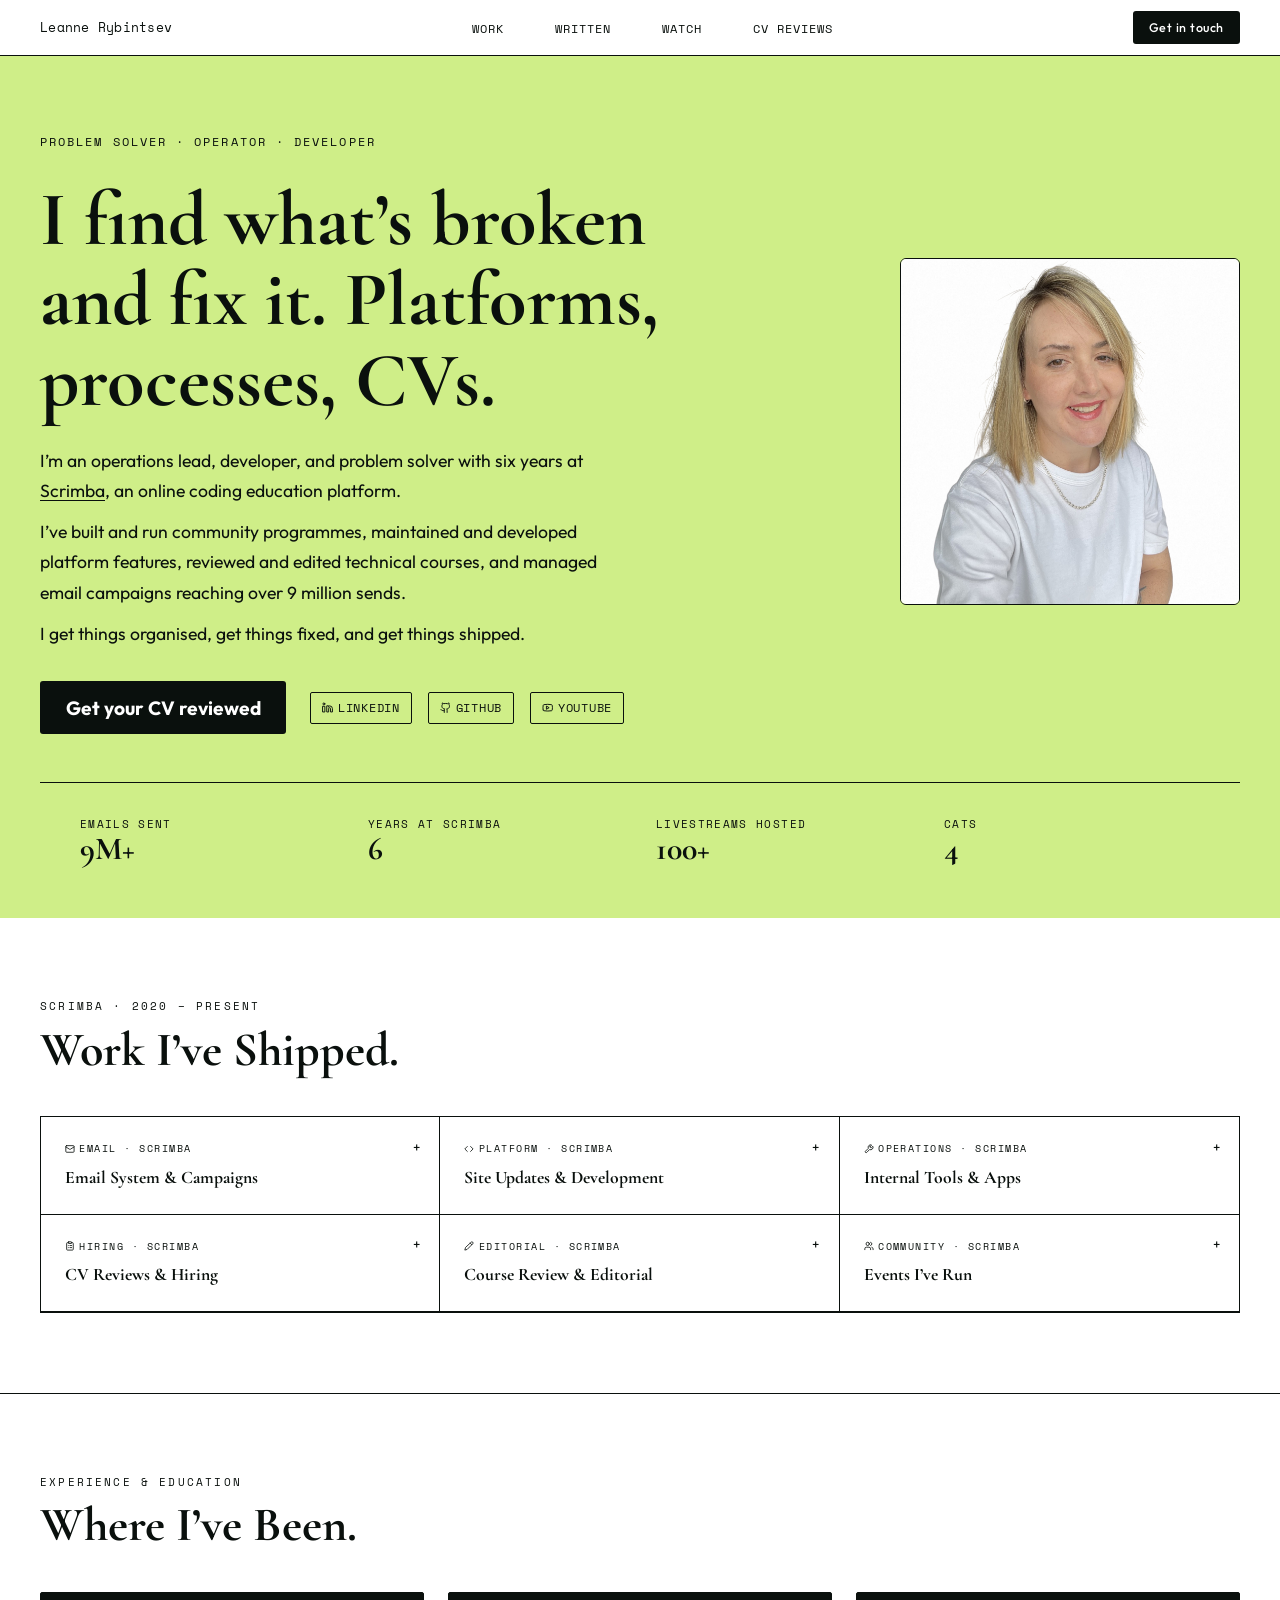
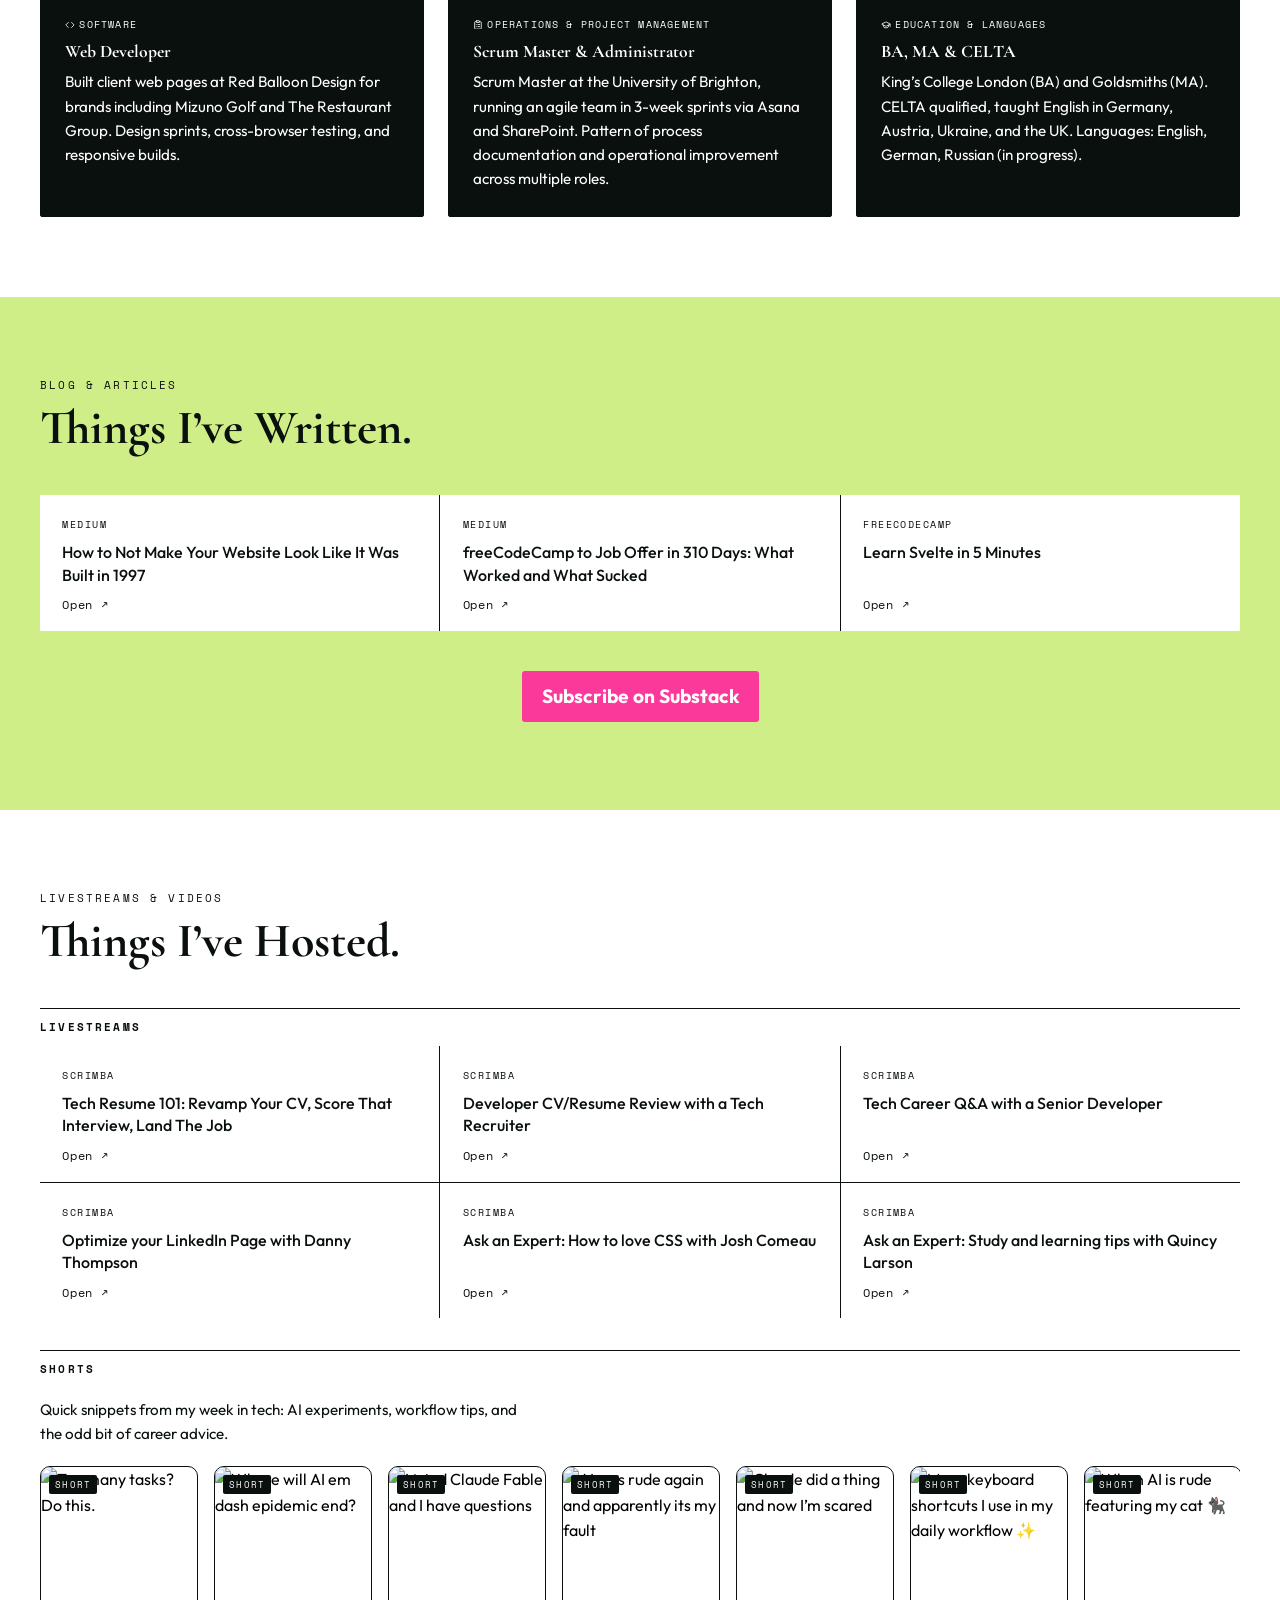
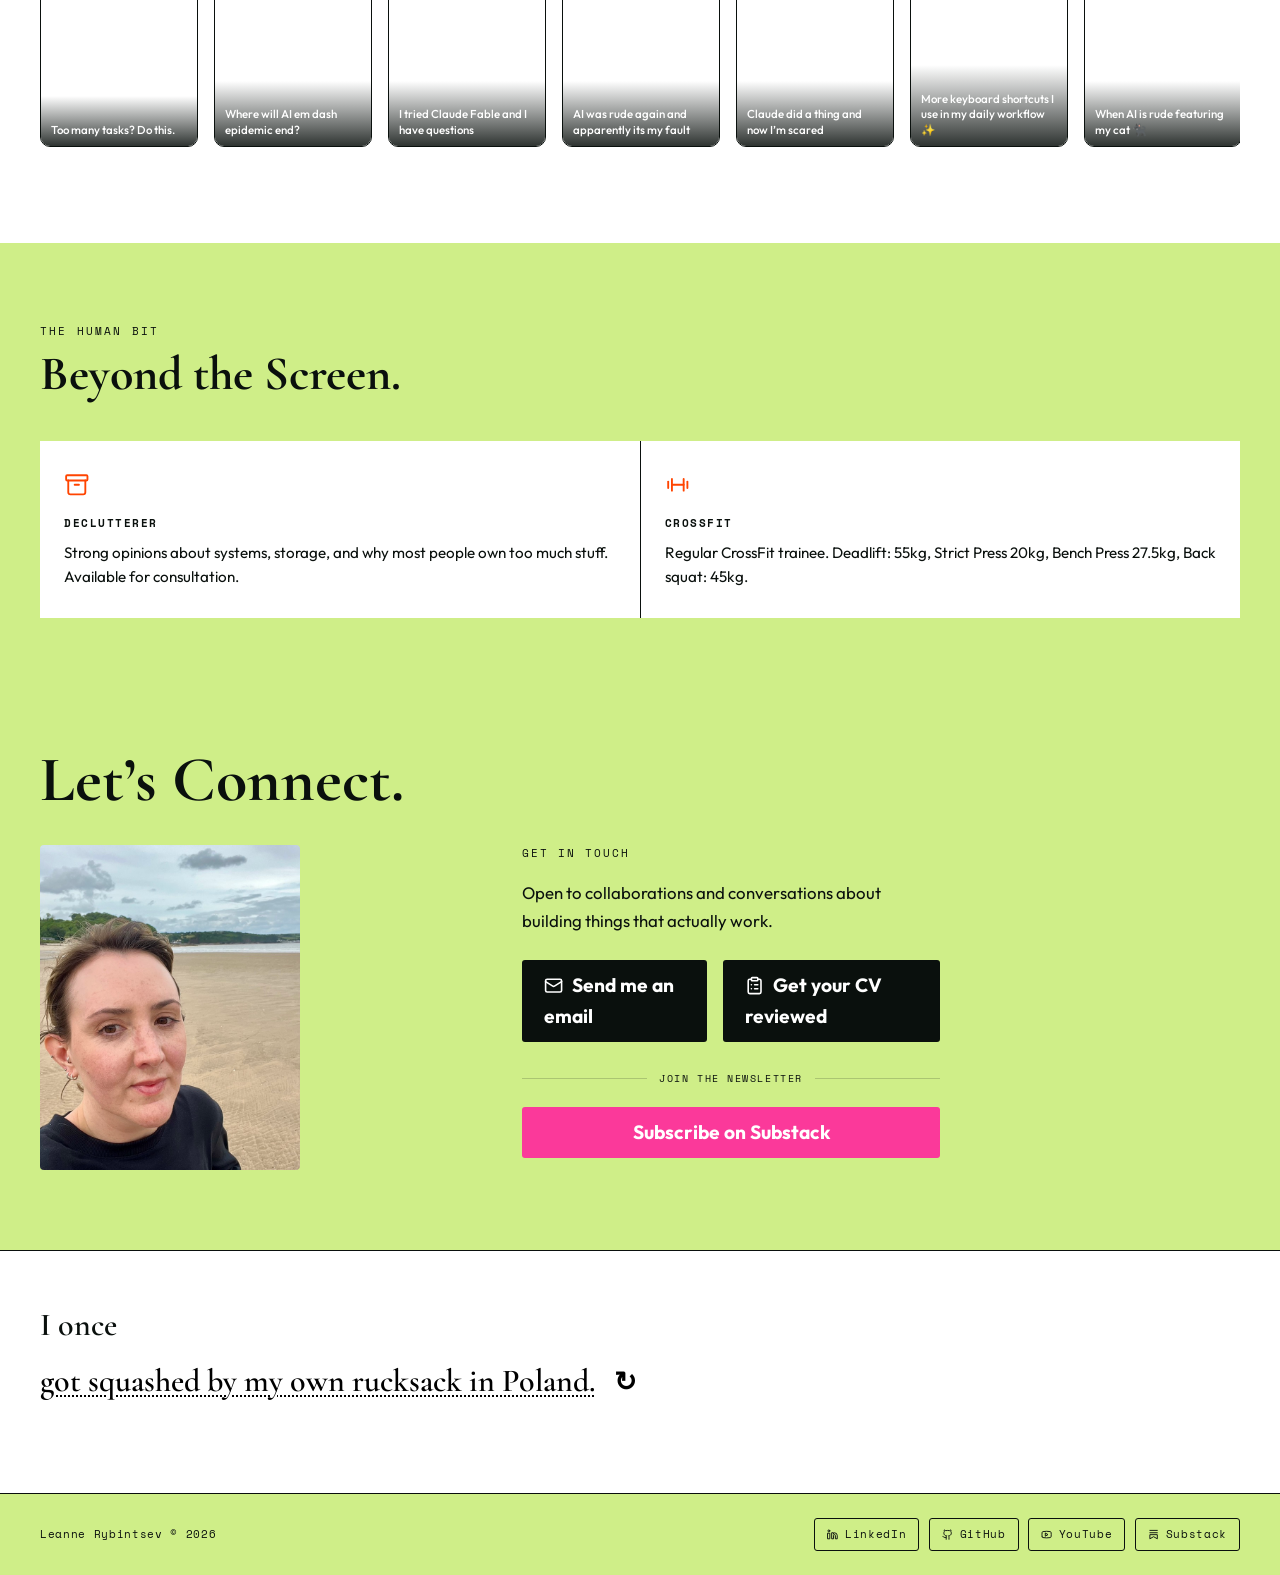
==== index.html @ 413da9d8 "update index.html and styles.css" ====
<!DOCTYPE html>
<html lang="en">
<head>
  <meta charset="UTF-8" />
  <meta name="viewport" content="width=device-width, initial-scale=1.0" />
  <title>Leanne Rybintsev</title>
  <meta name="description" content="Leanne Rybintsev — Operations Lead, Developer, Problem Solver. Six years at Scrimba. Building systems and solving problems with code and common sense." />
  <meta property="og:title" content="Leanne Rybintsev" />
  <meta property="og:description" content="Operations Lead, Developer, Problem Solver. Building systems and solving problems with code and common sense." />
  <meta property="og:type" content="website" />
  <meta name="twitter:card" content="summary" />
  <meta name="twitter:title" content="Leanne Rybintsev" />
  <meta name="twitter:description" content="Operations Lead, Developer, Problem Solver. Building systems and solving problems with code and common sense." />

  <link rel="icon" type="image/svg+xml" href="favicon.svg" />
  <link rel="preconnect" href="https://fonts.googleapis.com" />
  <link rel="preconnect" href="https://fonts.gstatic.com" crossorigin />
  <link href="https://fonts.googleapis.com/css2?family=Cormorant+Garamond:ital,wght@0,600;0,700;1,600;1,700&family=Outfit:wght@400;500&family=Space+Mono:wght@400;700&display=swap" rel="stylesheet" />
  <link rel="stylesheet" href="styles.css" />
</head>
<body>

  <svg xmlns="http://www.w3.org/2000/svg" style="display:none" aria-hidden="true">
    <symbol id="i-book-open" viewBox="0 0 24 24"><path d="M2 3h6a4 4 0 0 1 4 4v14a3 3 0 0 0-3-3H2z"/><path d="M22 3h-6a4 4 0 0 0-4 4v14a3 3 0 0 1 3-3h7z"/></symbol>
    <symbol id="i-archive" viewBox="0 0 24 24"><rect x="2" y="3" width="20" height="5" rx="1"/><path d="M4 8v11a2 2 0 0 0 2 2h12a2 2 0 0 0 2-2V8"/><path d="M10 12h4"/></symbol>
    <symbol id="i-barbell" viewBox="0 0 24 24"><path d="M6.5 6.5v11"/><path d="M17.5 6.5v11"/><path d="M3 9v6"/><path d="M21 9v6"/><path d="M6.5 12h11"/></symbol>
    <symbol id="i-cat" viewBox="0 0 24 24"><path d="M12 5c.67 0 1.35.09 2 .26 1.78-2 5.03-2.84 6.42-2.26 1.4.58-.42 7-.42 7 .57 1.07 1 2.24 1 3.44C21 17.9 16.97 21 12 21s-9-3.1-9-7.56c0-1.2.43-2.37 1-3.44 0 0-1.82-6.42-.42-7 1.39-.58 4.64.26 6.42 2.26A9.3 9.3 0 0 1 12 5Z"/><path d="M8 14v.5"/><path d="M16 14v.5"/><path d="M11.25 16.25h1.5L12 17l-.75-.75Z"/></symbol>
    <symbol id="i-linkedin" viewBox="0 0 24 24"><path d="M16 8a6 6 0 0 1 6 6v7h-4v-7a2 2 0 0 0-2-2 2 2 0 0 0-2 2v7h-4V8h4v2.5"/><rect width="4" height="12" x="2" y="9"/><circle cx="4" cy="4" r="2"/></symbol>
    <symbol id="i-github" viewBox="0 0 24 24"><path d="M15 22v-4a4.8 4.8 0 0 0-1-3.5c3 0 6-2 6-5.5.08-1.25-.27-2.48-1-3.5.28-1.15.28-2.35 0-3.5 0 0-1 0-3 1.5-2.64-.5-5.36-.5-8 0C6 2 5 2 5 2c-.3 1.15-.3 2.35 0 3.5A5.403 5.403 0 0 0 4 9c0 3.5 3 5.5 6 5.5-.39.49-.68 1.05-.85 1.65-.17.6-.22 1.23-.15 1.85v4"/><path d="M9 18c-4.51 2-5-2-7-2"/></symbol>
    <symbol id="i-youtube" viewBox="0 0 24 24"><path d="M2.5 17a24.12 24.12 0 0 1 0-10 2 2 0 0 1 1.4-1.4 49.56 49.56 0 0 1 16.2 0A2 2 0 0 1 21.5 7a24.12 24.12 0 0 1 0 10 2 2 0 0 1-1.4 1.4 49.55 49.55 0 0 1-16.2 0A2 2 0 0 1 2.5 17"/><path d="m10 15 5-3-5-3z"/></symbol>
    <symbol id="i-substack" viewBox="0 0 24 24"><path d="M4 3h16"/><path d="M4 8h16"/><path d="M4 13v8l8-4.5 8 4.5v-8z"/></symbol>
    <symbol id="i-mail" viewBox="0 0 24 24"><rect width="20" height="16" x="2" y="4" rx="2"/><path d="m22 7-8.97 5.7a1.94 1.94 0 0 1-2.06 0L2 7"/></symbol>
    <symbol id="i-code" viewBox="0 0 24 24"><polyline points="16 18 22 12 16 6"/><polyline points="8 6 2 12 8 18"/></symbol>
    <symbol id="i-wrench" viewBox="0 0 24 24"><path d="M14.7 6.3a1 1 0 0 0 0 1.4l1.6 1.6a1 1 0 0 0 1.4 0l3.77-3.77a6 6 0 0 1-7.94 7.94l-6.91 6.91a2.12 2.12 0 0 1-3-3l6.91-6.91a6 6 0 0 1 7.94-7.94l-3.76 3.76z"/></symbol>
    <symbol id="i-lifebuoy" viewBox="0 0 24 24"><circle cx="12" cy="12" r="10"/><circle cx="12" cy="12" r="4"/><line x1="4.93" y1="4.93" x2="9.17" y2="9.17"/><line x1="14.83" y1="14.83" x2="19.07" y2="19.07"/><line x1="14.83" y1="9.17" x2="19.07" y2="4.93"/><line x1="4.93" y1="19.07" x2="9.17" y2="14.83"/></symbol>
    <symbol id="i-pencil" viewBox="0 0 24 24"><path d="M17 3a2.85 2.83 0 1 1 4 4L7.5 20.5 2 22l1.5-5.5Z"/><path d="m15 5 4 4"/></symbol>
    <symbol id="i-users" viewBox="0 0 24 24"><path d="M16 21v-2a4 4 0 0 0-4-4H6a4 4 0 0 0-4 4v2"/><circle cx="9" cy="7" r="4"/><path d="M22 21v-2a4 4 0 0 0-3-3.87"/><path d="M16 3.13a4 4 0 0 1 0 7.75"/></symbol>
    <symbol id="i-grad-cap" viewBox="0 0 24 24"><path d="M21.42 10.92a1 1 0 0 0-.02-1.84L12.83 5.18a2 2 0 0 0-1.66 0L2.6 9.08a1 1 0 0 0 0 1.83l8.57 3.91a2 2 0 0 0 1.66 0z"/><path d="M22 10v6"/><path d="M6 12.5V16a6 3 0 0 0 12 0v-3.5"/></symbol>
    <symbol id="i-clipboard" viewBox="0 0 24 24"><rect width="8" height="4" x="8" y="2" rx="1" ry="1"/><path d="M16 4h2a2 2 0 0 1 2 2v14a2 2 0 0 1-2 2H6a2 2 0 0 1-2-2V6a2 2 0 0 1 2-2h2"/><path d="M12 11h4"/><path d="M12 16h4"/><path d="M8 11h.01"/><path d="M8 16h.01"/></symbol>
  </svg>

  <nav class="site-nav" aria-label="Primary">
    <a href="#hero" class="nav-name">Leanne Rybintsev</a>
    <ul class="nav-links">
      <li><a href="#section-work">Work</a></li>
      <li><a href="#section-written">Written</a></li>
      <li><a href="#section-watchread">Watch</a></li>
      <li><a href="cv-reviews.html">CV Reviews</a></li>
    </ul>
    <a href="#connect" class="nav-cta">Get in touch</a>
  </nav>

  <main>
    <section id="hero" aria-labelledby="hero-headline">
      <div class="hero-inner">
        <div class="hero-copy">
        <div class="hero-avatar-row">
          <span class="hero-role">Problem Solver &middot; Operator &middot; Developer</span>
        </div>
        <h1 class="hero-headline" id="hero-headline">
          I find what&rsquo;s broken<br />and fix it. Platforms,<br />processes, <em>CVs.</em>
        </h1>
        <p class="hero-bio">I&rsquo;m an operations lead, developer, and problem solver with six years at <a href="https://scrimba.com" target="_blank" rel="noopener noreferrer">Scrimba</a>, an online coding education platform.</p>
        <p class="hero-bio">I&rsquo;ve built and run community programmes, maintained and developed platform features, reviewed and edited technical courses, and managed email campaigns reaching over 9 million sends.</p>
        <p class="hero-bio">I get things organised, get things fixed, and get things shipped.</p>
        <div class="hero-actions">
          <a href="cv-reviews.html" class="btn-primary">Get your CV reviewed</a>
          <div class="social-links">
            <a href="https://www.linkedin.com/in/leannerybintsev/" target="_blank" rel="noopener noreferrer"><svg class="icon" aria-hidden="true"><use href="#i-linkedin"/></svg>LinkedIn</a>
            <a href="https://github.com/lkrryba/lkrryba" target="_blank" rel="noopener noreferrer"><svg class="icon" aria-hidden="true"><use href="#i-github"/></svg>GitHub</a>
            <a href="https://www.youtube.com/@CodewithLeanne" target="_blank" rel="noopener noreferrer"><svg class="icon" aria-hidden="true"><use href="#i-youtube"/></svg>YouTube</a>
          </div>
        </div>
        </div>
        <img src="images/lr-white-bg.jpg" alt="Leanne Rybintsev" class="hero-photo-large" width="560" height="572" />
      </div>
      <dl class="stats-bar" aria-label="Key stats">
        <div class="stat">
          <dt class="stat-label">Emails sent</dt>
          <dd class="stat-number" aria-label="Over 9 million">9M+</dd>
        </div>
        <div class="stat">
          <dt class="stat-label">Years at Scrimba</dt>
          <dd class="stat-number">6</dd>
        </div>
        <div class="stat">
          <dt class="stat-label">Livestreams hosted</dt>
          <dd class="stat-number">100+</dd>
        </div>
        <div class="stat">
          <dt class="stat-label">Cats</dt>
          <dd class="stat-number">4</dd>
        </div>
      </dl>
    </section>

    <section id="section-work" aria-labelledby="work-heading">
      <div class="section-tag">Scrimba &middot; 2020 &ndash; Present</div>
      <h2 class="section-heading" id="work-heading">Work I&rsquo;ve <em>Shipped.</em></h2>
      <div class="work-grid">

        <button type="button" class="work-card" aria-expanded="false">
          <div class="work-card-tag"><svg class="icon tag-icon" aria-hidden="true"><use href="#i-mail"/></svg>Email &middot; Scrimba</div>
          <div class="work-card-title">Email System &amp; Campaigns</div>
          <span class="work-card-arrow" aria-hidden="true">+</span>
          <div class="work-card-detail"><div>Full ownership of Scrimba's email system and content. Over 9 million sends to a list of 250,000. Built campaigns, sequences, and the infrastructure behind them.</div></div>
        </button>

        <button type="button" class="work-card" aria-expanded="false">
          <div class="work-card-tag"><svg class="icon tag-icon" aria-hidden="true"><use href="#i-code"/></svg>Platform &middot; Scrimba</div>
          <div class="work-card-title">Site Updates &amp; Development</div>
          <span class="work-card-arrow" aria-hidden="true">+</span>
          <div class="work-card-detail"><div>Contributes to development and maintenance of the Scrimba platform. Building and shipping features, fixes, and improvements in Imba.</div></div>
        </button>

        <button type="button" class="work-card" aria-expanded="false">
          <div class="work-card-tag"><svg class="icon tag-icon" aria-hidden="true"><use href="#i-wrench"/></svg>Operations &middot; Scrimba</div>
          <div class="work-card-title">Internal Tools &amp; Apps</div>
          <span class="work-card-arrow" aria-hidden="true">+</span>
          <div class="work-card-detail"><div>Built internal tooling to support operations across the company. Identifying the gap, designing the solution, shipping it.</div></div>
        </button>

        <button type="button" class="work-card" aria-expanded="false">
          <div class="work-card-tag"><svg class="icon tag-icon" aria-hidden="true"><use href="#i-clipboard"/></svg>Hiring &middot; Scrimba</div>
          <div class="work-card-title">CV Reviews &amp; Hiring</div>
          <span class="work-card-arrow" aria-hidden="true">+</span>
          <div class="work-card-detail"><div>Hundreds of CVs reviewed, in hiring and in professional live streams. Both sides of the interview table. Now a service: personal, written reviews tailored to the region you&rsquo;re applying in.</div></div>
        </button>

        <button type="button" class="work-card" aria-expanded="false">
          <div class="work-card-tag"><svg class="icon tag-icon" aria-hidden="true"><use href="#i-pencil"/></svg>Editorial &middot; Scrimba</div>
          <div class="work-card-title">Course Review &amp; Editorial</div>
          <span class="work-card-arrow" aria-hidden="true">+</span>
          <div class="work-card-detail"><div>Reviewed and edited courses across the Scrimba catalogue. Technical accuracy, clarity, and learner experience all checked before release.</div></div>
        </button>

        <button type="button" class="work-card" aria-expanded="false">
          <div class="work-card-tag"><svg class="icon tag-icon" aria-hidden="true"><use href="#i-users"/></svg>Community &middot; Scrimba</div>
          <div class="work-card-title">Events I&rsquo;ve Run</div>
          <span class="work-card-arrow" aria-hidden="true">+</span>
          <div class="work-card-detail"><div><strong>JavaScriptmas</strong> &mdash; Annual festive coding challenge series running throughout December, with daily challenges and a live grand finale stream. Run across multiple years for tens of thousands of Scrimba learners.<br /><br /><strong>Weekly Web Dev Challenge</strong> &mdash; Recurring community challenge series giving Scrimba learners a weekly prompt to build, share, and get feedback. Ran consistently to keep the community active between courses.<br /><br /><strong>Scrimba Challenge Weeks</strong> &mdash; Intensive challenge weeks pushing community members to build and ship in a structured, time-boxed format. Designed from scratch and run end to end.</div></div>
        </button>

      </div>
    </section>

    <section id="background" aria-labelledby="background-heading">
      <div class="section-tag">Experience &amp; Education</div>
      <h2 class="section-heading" id="background-heading">Where I&rsquo;ve <em>Been.</em></h2>
      <div class="bg-grid">
        <article class="bg-card">
          <div class="bg-card-tag"><svg class="icon tag-icon" aria-hidden="true"><use href="#i-code"/></svg>Software</div>
          <h3 class="bg-card-title">Web Developer</h3>
          <p class="bg-card-desc">Built client web pages at Red Balloon Design for brands including Mizuno Golf and The Restaurant Group. Design sprints, cross-browser testing, and responsive builds.</p>
        </article>
        <article class="bg-card">
          <div class="bg-card-tag"><svg class="icon tag-icon" aria-hidden="true"><use href="#i-clipboard"/></svg>Operations &amp; Project Management</div>
          <h3 class="bg-card-title">Scrum Master &amp; Administrator</h3>
          <p class="bg-card-desc">Scrum Master at the University of Brighton, running an agile team in 3-week sprints via Asana and SharePoint. Pattern of process documentation and operational improvement across multiple roles.</p>
        </article>
        <article class="bg-card">
          <div class="bg-card-tag"><svg class="icon tag-icon" aria-hidden="true"><use href="#i-grad-cap"/></svg>Education &amp; Languages</div>
          <h3 class="bg-card-title">BA, MA &amp; CELTA</h3>
          <p class="bg-card-desc">King&rsquo;s College London (BA) and Goldsmiths (MA). CELTA qualified, taught English in Germany, Austria, Ukraine, and the UK. Languages: English, German, Russian (in progress).</p>
        </article>
      </div>
    </section>

    <section id="section-written" aria-labelledby="written-heading">
      <div class="section-tag">Blog &amp; Articles</div>
      <h2 class="section-heading" id="written-heading">Things I&rsquo;ve <em>Written.</em></h2>
      <div class="wr-grid">
        <!-- WRITTEN:START — auto-generated by build-written.js. Run `node build-written.js` after adding a post. Do not edit by hand. -->
        <article class="wr-card">
          <div class="wr-card-type">Medium</div>
          <div class="wr-card-title">How to Not Make Your Website Look Like It Was Built in 1997</div>
          <a href="https://medium.com/datadriveninvestor/seven-ui-design-fundamentals-to-make-your-website-look-like-it-was-built-in-2020-and-not-1997-971b26d52e1" target="_blank" rel="noopener noreferrer" class="wr-card-link">Open ↗</a>
        </article>
        <article class="wr-card">
          <div class="wr-card-type">Medium</div>
          <div class="wr-card-title">freeCodeCamp to Job Offer in 310 Days: What Worked and What Sucked</div>
          <a href="https://medium.com/datadriveninvestor/freecodecamp-to-job-offer-in-310-days-what-worked-and-what-sucked-6878f287ed3d" target="_blank" rel="noopener noreferrer" class="wr-card-link">Open ↗</a>
        </article>
        <article class="wr-card">
          <div class="wr-card-type">freeCodeCamp</div>
          <div class="wr-card-title">Learn Svelte in 5 Minutes</div>
          <a href="https://www.freecodecamp.org/news/learn-svelte-in-5-minutes/" target="_blank" rel="noopener noreferrer" class="wr-card-link">Open ↗</a>
        </article>
        <!-- WRITTEN:END -->
      </div>
      <div class="wr-carousel-controls" hidden>
        <button class="wr-carousel-arrow wr-carousel-prev" type="button" aria-label="Previous posts">&larr;</button>
        <div class="wr-dots" role="tablist" aria-label="Post pages"></div>
        <button class="wr-carousel-arrow wr-carousel-next" type="button" aria-label="More posts">&rarr;</button>
      </div>
      <div class="written-subscribe">
        <a href="https://leanne14.substack.com/" target="_blank" rel="noopener noreferrer" class="newsletter-submit newsletter-substack-link">Subscribe on Substack</a>
      </div>
    </section>

    <section id="section-watchread" aria-labelledby="hosted-heading">
      <div class="section-tag">Livestreams &amp; Videos</div>
      <h2 class="section-heading" id="hosted-heading">Things I&rsquo;ve <em>Hosted.</em></h2>

      <h3 class="wr-subsection-label wr-subsection-label--orange">Livestreams</h3>
      <div class="wr-grid">
        <article class="wr-card">
          <div class="wr-card-type">Scrimba</div>
          <div class="wr-card-title">Tech Resume 101: Revamp Your CV, Score That Interview, Land The Job</div>
          <a href="https://www.youtube.com/watch?v=6GlOB9urlCo" target="_blank" rel="noopener noreferrer" class="wr-card-link">Open ↗</a>
        </article>
        <article class="wr-card">
          <div class="wr-card-type">Scrimba</div>
          <div class="wr-card-title">Developer CV/Resume Review with a Tech Recruiter</div>
          <a href="https://www.youtube.com/watch?v=-F67VnFaadA" target="_blank" rel="noopener noreferrer" class="wr-card-link">Open ↗</a>
        </article>
        <article class="wr-card">
          <div class="wr-card-type">Scrimba</div>
          <div class="wr-card-title">Tech Career Q&amp;A with a Senior Developer</div>
          <a href="https://www.youtube.com/watch?v=PbAWlevG54Q" target="_blank" rel="noopener noreferrer" class="wr-card-link">Open ↗</a>
        </article>
        <article class="wr-card">
          <div class="wr-card-type">Scrimba</div>
          <div class="wr-card-title">Optimize your LinkedIn Page with Danny Thompson</div>
          <a href="https://www.youtube.com/watch?v=YuL_JoDeBDM" target="_blank" rel="noopener noreferrer" class="wr-card-link">Open ↗</a>
        </article>
        <article class="wr-card">
          <div class="wr-card-type">Scrimba</div>
          <div class="wr-card-title">Ask an Expert: How to love CSS with Josh Comeau</div>
          <a href="https://www.youtube.com/watch?v=FUxMgk_CTYI" target="_blank" rel="noopener noreferrer" class="wr-card-link">Open ↗</a>
        </article>
        <article class="wr-card">
          <div class="wr-card-type">Scrimba</div>
          <div class="wr-card-title">Ask an Expert: Study and learning tips with Quincy Larson</div>
          <a href="https://www.youtube.com/watch?v=ysA2D-EP6yU" target="_blank" rel="noopener noreferrer" class="wr-card-link">Open ↗</a>
        </article>
      </div>

      <h3 class="wr-subsection-label wr-subsection-label--pink" id="shorts-label" hidden>Shorts</h3>
      <p class="shorts-blurb" id="shorts-blurb" hidden>Quick snippets from my week in tech: AI experiments, workflow tips, and the odd bit of career advice.</p>
      <div class="shorts-shelf" id="shorts-shelf" hidden aria-label="YouTube Shorts"></div>
    </section>

    <section id="beyond" aria-labelledby="beyond-heading">
      <div class="section-tag">The human bit</div>
      <h2 class="section-heading" id="beyond-heading">Beyond the <em>Screen.</em></h2>
      <div class="beyond-grid">
        <article class="beyond-item">
          <div class="beyond-icon beyond-icon--pink" aria-hidden="true"><svg class="icon"><use href="#i-archive"/></svg></div>
          <h3 class="beyond-label beyond-label--pink">Declutterer</h3>
          <p class="beyond-text">Strong opinions about systems, storage, and why most people own too much stuff. Available for consultation.</p>
        </article>
        <article class="beyond-item">
          <div class="beyond-icon beyond-icon--pink" aria-hidden="true"><svg class="icon"><use href="#i-barbell"/></svg></div>
          <h3 class="beyond-label beyond-label--pink">CrossFit</h3>
          <p class="beyond-text">Regular CrossFit trainee. Deadlift: 55kg, Strict Press 20kg, Bench Press 27.5kg, Back squat: 45kg.</p>
        </article>
      </div>
    </section>

    <section id="connect" aria-labelledby="connect-heading">
      <div class="connect-inner">
        <div class="connect-left">
          <h2 class="connect-heading" id="connect-heading">Let&rsquo;s <em>Connect.</em></h2>
          <img src="images/lr-seaside.JPG" alt="Leanne by the seaside" class="connect-photo" />
        </div>
        <div class="connect-right">
          <div class="connect-tag">Get in touch</div>
          <p class="connect-text">Open to collaborations and conversations about building things that actually work.</p>
          <div class="connect-actions">
            <a href="mailto:hello@lrybintsev.com" class="btn-email"><svg class="icon" aria-hidden="true"><use href="#i-mail"/></svg>Send me an email</a>
            <a href="cv-reviews.html" class="btn-email"><svg class="icon" aria-hidden="true"><use href="#i-clipboard"/></svg>Get your CV reviewed</a>
            <!-- <a href="https://www.linkedin.com/in/leannerybintsev/" target="_blank" rel="noopener noreferrer" class="connect-social"><svg class="icon" aria-hidden="true"><use href="#i-linkedin"/></svg>LinkedIn</a> -->
            <div class="newsletter-divider">
              <span class="newsletter-divider-label">Join the newsletter</span>
            </div>
            <a href="https://leanne14.substack.com/" target="_blank" rel="noopener noreferrer" class="newsletter-submit newsletter-substack-link">Subscribe on Substack</a>
          </div>
        </div>
      </div>
    </section>

    <section id="easteregg" aria-label="An interactive trivia line — click to cycle">
      <p class="ionce-text">
        <span class="ionce-prefix">I once</span>
        <span class="ionce-highlight-wrap">
          <button type="button" id="ionce-button" class="ionce-button ionce-button--orange">
            <span class="ionce-label">got squashed by my own rucksack in Poland.</span>
          </button>
        </span>
      </p>
    </section>
  </main>

  <footer class="site-footer">
    <p>Leanne Rybintsev &copy; 2026</p>
    <nav class="footer-links" aria-label="Social links">
      <a href="https://www.linkedin.com/in/leannerybintsev/" target="_blank" rel="noopener noreferrer" class="footer-btn"><svg class="icon" aria-hidden="true"><use href="#i-linkedin"/></svg>LinkedIn</a>
      <a href="https://github.com/lkrryba/lkrryba" target="_blank" rel="noopener noreferrer" class="footer-btn"><svg class="icon" aria-hidden="true"><use href="#i-github"/></svg>GitHub</a>
      <a href="https://www.youtube.com/@CodewithLeanne" target="_blank" rel="noopener noreferrer" class="footer-btn"><svg class="icon" aria-hidden="true"><use href="#i-youtube"/></svg>YouTube</a>
      <a href="https://leanne14.substack.com/" target="_blank" rel="noopener noreferrer" class="footer-btn"><svg class="icon" aria-hidden="true"><use href="#i-substack"/></svg>Substack</a>
    </nav>
  </footer>

  <script src="main.js" defer></script>
</body>
</html>
---- styles.css ----
/* =========================================================================
   Shared styles for lrybintsev.com
   Used by: index.html and all blog post pages
   ========================================================================= */

*,
*::before,
*::after { box-sizing: border-box; margin: 0; padding: 0; }

:root {
  /* Acid pop palette — white base, black ink, orange/pink/lime. No neutrals, no beige. */
  --paper: #FFFFFF;
  --paper-dark: #CFEE88;          /* lime feature-section blocks */
  --paper-border: #0A100D;
  --paper-divider: #0A100D;
  --paper-divider-strong: #0A100D;

  --mauve: #CFEE88;               /* lime brand surface: nav, footer, feature blocks */
  --mauve-soft: #FFFFFF;          /* white surfaces */
  --mauve-hover: #FB399A;         /* interactive hover surface -> pink */
  --mauve-card: #FFFFFF;          /* cards: white w/ black border */
  --mauve-border: #0A100D;        /* black hairlines */
  --mauve-border-strong: #0A100D;

  --violet: #FF4400;             /* primary action -> orange */
  --violet-light: #FB399A;       /* action hover -> pink */
  --violet-deep: #0A100D;        /* small-text roles -> black (AA on white/lime) */
  --clay: #FB399A;              /* secondary accent -> pink */
  --clay-deep: #FB399A;         /* display italic accent words -> pink */

  --ink: #0A100D;
  --text: #0A100D;
  --text-soft: #0A100D;
  --text-muted: #0A100D;

  --font-display: "Cormorant Garamond", Georgia, serif;
  --font-body: "Outfit", system-ui, sans-serif;
  --font-mono: "Space Mono", ui-monospace, monospace;

  --nav-height: 56px;
}

html { scroll-behavior: smooth; }
body {
  font-family: var(--font-body);
  background: var(--paper);
  color: var(--text);
  font-size: 16px;
  line-height: 1.6;
}

a { color: inherit; }

/* ---------- NAV (shared) ---------- */
.site-nav {
  position: fixed;
  top: 0; left: 0; right: 0;
  z-index: 100;
  display: flex;
  align-items: center;
  justify-content: space-between;
  padding: 0 2.5rem;
  height: var(--nav-height);
  background: var(--paper);
  border-bottom: 1px solid var(--mauve-border);
}
.nav-name {
  font-family: var(--font-mono);
  font-size: 0.82rem;
  color: var(--ink);
  text-decoration: none;
  letter-spacing: 0.02em;
}
.nav-links {
  display: flex;
  gap: 2rem;
  list-style: none;
}
.nav-links a {
  font-size: 0.75rem;
  color: var(--violet-deep);
  text-decoration: none;
  letter-spacing: 0.08em;
  text-transform: uppercase;
  font-weight: 500;
  font-family: var(--font-mono);
  padding: 0.35rem 0.6rem;
  border-radius: 3px;
  transition: color 0.2s, background 0.2s;
}
.nav-links a:hover { color: #FFFFFF; background: #0A100D; }
.nav-cta {
  font-size: 0.78rem;
  font-weight: 500;
  color: #FFFFFF;
  background: #0A100D;
  padding: 0.42rem 1rem;
  border-radius: 3px;
  text-decoration: none;
  letter-spacing: 0.04em;
  transition: background 0.2s;
}
.nav-cta:hover { background: #0A100D; outline: 2px solid var(--violet); outline-offset: 2px; }

/* ---------- SECTION HEADINGS (shared) ---------- */
.section-tag {
  font-family: var(--font-mono);
  font-size: 0.68rem;
  letter-spacing: 0.2em;
  text-transform: uppercase;
  color: var(--violet-deep);
  margin-bottom: 0.5rem;
}
#beyond .section-tag,
#connect .section-tag { color: var(--violet-deep); }
.section-heading {
  font-family: var(--font-display);
  font-size: clamp(2rem, 4vw, 3rem);
  font-weight: 700;
  line-height: 1.1;
  margin-bottom: 2.5rem;
  color: var(--text);
}
.section-heading em { font-style: normal; color: var(--ink); }

/* ---------- FOCUS STATES (a11y) ---------- */
:where(a, button, [role="button"]):focus-visible {
  outline: 2px solid var(--ink);
  outline-offset: 3px;
  border-radius: 2px;
}

/* =========================================================================
   index.html
   ========================================================================= */

/* HERO */
#hero {
  min-height: 100vh;
  background: var(--mauve);
  display: flex;
  flex-direction: column;
  justify-content: center;
  padding: 8rem 2.5rem 3rem;
  position: relative;
  overflow: hidden;
}
.hero-inner {
  max-width: 1200px;
  display: grid;
  grid-template-columns: minmax(0, 1fr) 340px;
  gap: 4rem;
  align-items: center;
}
.hero-photo-large {
  width: 100%;
  height: auto;
  display: block;
  border-radius: 6px;
  border: 1px solid var(--mauve-border-strong);
}
@media (max-width: 900px) {
  .hero-inner { grid-template-columns: 1fr; gap: 2.5rem; }
  .hero-photo-large { max-width: 280px; margin-left: auto; margin-right: auto; }
}
.hero-avatar-row { display: flex; align-items: center; gap: 1rem; margin-bottom: 1.5rem; }
.hero-avatar-wrap {
  width: 56px; height: 56px;
  border-radius: 50%;
  background: var(--violet);
  flex-shrink: 0;
  padding: 2px;
}
.hero-avatar {
  width: 100%; height: 100%;
  object-fit: cover;
  object-position: center 15%;
  display: block;
  border-radius: 50%;
}
.hero-role {
  font-family: var(--font-mono);
  font-size: 0.72rem;
  letter-spacing: 0.18em;
  text-transform: uppercase;
  color: var(--violet-deep);
  line-height: 2.4;
}
.hero-headline {
  font-family: var(--font-display);
  font-size: clamp(2.8rem, 6vw, 5.2rem);
  font-weight: 700;
  line-height: 1.05;
  color: var(--ink);
  margin-bottom: 1.5rem;
}
.hero-headline em { font-style: normal; color: var(--ink); }
.hero-bio {
  font-size: 1.1rem;
  color: var(--text-soft);
  max-width: 580px;
  line-height: 1.75;
  margin-bottom: 0.6rem;
}
.hero-bio:last-of-type { margin-bottom: 2rem; }
.hero-bio a {
  color: var(--violet-deep);
  text-decoration: underline;
  text-underline-offset: 3px;
}
.hero-actions { display: flex; align-items: center; gap: 1.5rem; }
.btn-primary {
  background: #0A100D;
  color: #FFFFFF;
  padding: 0.7rem 1.6rem;
  border-radius: 3px;
  font-size: 0.9rem;
  font-weight: 500;
  text-decoration: none;
  transition: background 0.2s;
}
.btn-primary:hover { background: var(--violet); color: #FFFFFF; }
.btn-ghost {
  border: 1px solid var(--violet);
  color: var(--violet-deep);
  padding: 0.7rem 1.6rem;
  border-radius: 3px;
  font-size: 0.9rem;
  font-weight: 500;
  text-decoration: none;
  transition: background 0.2s, color 0.2s;
}
.btn-ghost:hover { background: var(--violet); color: #FFFFFF; }


.social-links { display: flex; gap: 1rem; align-items: center; }
.social-links a {
  color: var(--violet-deep);
  font-size: 0.75rem;
  font-family: var(--font-mono);
  letter-spacing: 0.06em;
  text-decoration: none;
  text-transform: uppercase;
  transition: color 0.2s, border-color 0.2s;
  border: 1px solid var(--mauve-border-strong);
  padding: 0.35rem 0.7rem;
  border-radius: 2px;
}
.social-links a:hover { color: var(--ink); border-color: var(--violet); }

.stats-bar {
  display: grid;
  grid-template-columns: repeat(4, 1fr);
  gap: 2rem;
  border-top: 1px solid var(--mauve-border);
  padding: 2rem 2.5rem 0;
  margin-top: 3rem;
}
.stat-number {
  font-family: var(--font-display);
  font-size: 2rem;
  font-weight: 700;
  color: var(--ink);
  line-height: 1;
  margin-bottom: 0.3rem;
}
.stat-label {
  font-size: 0.7rem;
  font-family: var(--font-mono);
  letter-spacing: 0.12em;
  text-transform: uppercase;
  color: var(--violet-deep);
}

/* SECTIONS */
section { padding: 5rem 2.5rem; }
#section-work       { background: var(--paper); }
#background         { background: var(--paper); border-top: 1px solid var(--paper-divider); }
#section-written    { background: var(--paper-dark); }
#section-watchread  { background: var(--paper); }

/* WORK (collapsible cards) */
.work-grid {
  display: grid;
  grid-template-columns: repeat(3, 1fr);
  border: 1px solid var(--mauve-border-strong);
  background: var(--mauve-card);
}
.work-card {
  /* Reset button styles */
  appearance: none;
  font: inherit;
  color: inherit;
  text-align: left;
  width: 100%;
  background: transparent;
  border: 0;
  border-right: 1px solid var(--mauve-border-strong);
  border-bottom: 1px solid var(--mauve-border-strong);
  padding: 1.5rem;
  position: relative;
  cursor: pointer;
  transition: background 0.2s;
}
.work-card:hover { background: var(--paper-dark); }
.work-card:nth-child(3n) { border-right: none; }
.work-card-tag {
  font-family: var(--font-mono);
  font-size: 0.62rem;
  letter-spacing: 0.15em;
  text-transform: uppercase;
  color: var(--violet-deep);
  margin-bottom: 0.6rem;
}
.work-card-title {
  font-family: var(--font-display);
  font-size: 1.1rem;
  font-weight: 700;
  color: var(--ink);
  line-height: 1.3;
}
.work-card-arrow {
  position: absolute;
  top: 1.2rem;
  right: 1.2rem;
  color: var(--violet-deep);
  font-size: 0.85rem;
  transition: transform 0.2s, color 0.2s;
}
.work-card[aria-expanded="true"] .work-card-arrow {
  transform: rotate(45deg);
  color: var(--violet);
}
/* Smooth, content-aware expand using grid trick — no hard max-height */
.work-card-detail {
  display: grid;
  grid-template-rows: 0fr;
  transition: grid-template-rows 0.35s ease;
  font-size: 0.95rem;
  color: var(--text-muted);
  line-height: 1.65;
}
.work-card-detail > div {
  overflow: hidden;
  min-height: 0;
}
.work-card[aria-expanded="true"] .work-card-detail {
  grid-template-rows: 1fr;
  margin-top: 0.8rem;
}

/* PROJECTS */
.projects-grid {
  display: grid;
  grid-template-columns: repeat(3, 1fr);
  gap: 1.5rem;
}
.project-card {
  display: block;
  background: var(--paper);
  border: 1px solid var(--paper-border);
  padding: 1.6rem;
  border-radius: 2px;
  text-decoration: none;
  color: inherit;
  transition: transform 0.25s ease, box-shadow 0.25s ease;
}
.project-card:hover {
  transform: translateY(-2px);
  box-shadow: 0 4px 14px rgba(10, 16, 13, 0.06);
}
.project-tag {
  font-family: var(--font-mono);
  font-size: 0.62rem;
  letter-spacing: 0.15em;
  text-transform: uppercase;
  color: var(--violet-deep);
  margin-bottom: 0.6rem;
}
.project-title {
  font-family: var(--font-display);
  font-size: 1.2rem;
  font-weight: 700;
  color: var(--text);
  margin-bottom: 0.5rem;
}
.project-desc {
  font-size: 0.95rem;
  color: var(--text-muted);
  line-height: 1.6;
}

/* BACKGROUND */
.bg-grid {
  display: grid;
  grid-template-columns: repeat(3, 1fr);
  gap: 1.5rem;
}
.bg-card {
  border: 1px solid var(--paper-border);
  padding: 1.5rem;
  border-radius: 2px;
  background: #0A100D;
}
.bg-card .bg-card-tag,
.bg-card .bg-card-title,
.bg-card .bg-card-desc { color: #FFFFFF; }
.bg-card-tag {
  font-family: var(--font-mono);
  font-size: 0.62rem;
  letter-spacing: 0.12em;
  text-transform: uppercase;
  color: var(--violet-deep);
  margin-bottom: 0.5rem;
}
.bg-card-title {
  font-family: var(--font-display);
  font-size: 1.1rem;
  font-weight: 700;
  color: var(--text);
  margin-bottom: 0.5rem;
  line-height: 1.2;
}
.bg-card-desc {
  font-size: 0.95rem;
  color: var(--text-muted);
  line-height: 1.6;
}

/* WRITTEN / HOSTED (wr-*) */
.wr-subsection-label {
  font-family: var(--font-mono);
  font-size: 0.68rem;
  letter-spacing: 0.2em;
  text-transform: uppercase;
  color: var(--text-muted);
  padding: 0.6rem 0;
  border-top: 1px solid var(--paper-divider);
}
.wr-subsection-label--violet { color: var(--violet-deep); }
.wr-subsection-label--clay   { color: var(--clay-deep); }

.wr-grid {
  display: grid;
  grid-template-columns: repeat(3, 1fr);
  gap: 1px;
  background: var(--paper-divider-strong);
}
.wr-grid + .wr-subsection-label { margin-top: 2rem; }

.wr-card {
  background: var(--paper);
  padding: 1.4rem 1.4rem 2.8rem;
  position: relative;
  transition: background 0.15s, transform 0.25s ease, box-shadow 0.25s ease;
}
.wr-card:hover {
  background: var(--paper-dark);
  transform: translateY(-2px);
  box-shadow: 0 4px 14px rgba(10, 16, 13, 0.06);
}
.wr-card:hover .wr-card-link { transform: translate(1px, -1px); }
#section-watchread .wr-card:hover { background: var(--violet); }
#section-watchread .wr-card:hover .wr-card-type,
#section-watchread .wr-card:hover .wr-card-title,
#section-watchread .wr-card:hover .wr-card-link { color: #0A100D; }
.wr-card-type {
  font-family: var(--font-mono);
  font-size: 0.62rem;
  letter-spacing: 0.15em;
  text-transform: uppercase;
  color: var(--text-muted);
  margin-bottom: 0.5rem;
}
.wr-card-title {
  font-size: 1rem;
  font-weight: 500;
  color: var(--text);
  line-height: 1.4;
}
.wr-card-link {
  position: absolute;
  bottom: 1rem;
  left: 1.4rem;
  font-size: 0.72rem;
  font-family: var(--font-mono);
  color: var(--violet-deep);
  text-decoration: none;
  transition: transform 0.2s ease;
  letter-spacing: 0.06em;
}
.wr-card-link:hover { text-decoration: underline; }
.wr-card-link--clay { color: var(--clay-deep); }

/* Carousel: JS pages through cards by toggling the [hidden] attribute.
   Explicit rule needed because grid children otherwise override hidden. */
.wr-card[hidden] { display: none; }

.wr-carousel-controls {
  display: flex;
  align-items: center;
  justify-content: center;
  gap: 1.25rem;
  margin-top: 1.5rem;
}
.wr-carousel-controls[hidden] { display: none; }

.wr-carousel-arrow {
  font-family: var(--font-mono);
  font-size: 1rem;
  line-height: 1;
  color: var(--violet-deep);
  background: none;
  border: none;
  padding: 0.4rem 0.6rem;
  cursor: pointer;
  transition: opacity 0.15s;
}
.wr-carousel-arrow:hover { opacity: 0.7; }
.wr-carousel-arrow:disabled {
  color: var(--text-muted);
  opacity: 0.35;
  cursor: default;
}

.wr-dots {
  display: flex;
  align-items: center;
  gap: 0.55rem;
}
.wr-dot {
  width: 9px;
  height: 9px;
  padding: 0;
  border-radius: 50%;
  border: none;
  background: var(--text-muted);
  opacity: 0.4;
  cursor: pointer;
  transition: opacity 0.15s, background 0.15s;
}
.wr-dot:hover { opacity: 0.7; }
.wr-dot[aria-current="true"] {
  background: var(--violet);
  opacity: 1;
}

/* EASTER EGG */
#easteregg {
  background: var(--paper);
  padding: 3rem 2.5rem;
  border-top: 1px solid var(--paper-border);
  min-height: 14rem;
}
.ionce-text {
  font-family: var(--font-display);
  font-size: clamp(1.4rem, 3vw, 2rem);
  font-weight: 600;
  color: var(--text);
}
.ionce-prefix { display: block; margin-bottom: 0.3rem; }
.ionce-highlight-wrap { display: block; min-height: 2.8em; }
.ionce-button {
  appearance: none;
  background: none;
  border: 0;
  padding: 0;
  text-align: left;
  font: inherit;
  cursor: pointer;
  display: block;
  transition: opacity 0.15s, transform 0.15s;
}
.ionce-label {
  text-decoration: underline dotted;
  text-decoration-thickness: 2px;
  text-underline-offset: 4px;
}
.ionce-button:hover .ionce-label { text-decoration-style: solid; }
.ionce-button::after {
  content: "\21bb";
  display: inline-block;
  margin-left: 0.4em;
  font-size: 0.85em;
  text-decoration: none;
  transition: transform 0.3s ease;
}
@media (prefers-reduced-motion: no-preference) {
  .ionce-button:hover::after { transform: rotate(180deg); }
}
.ionce-button:hover { opacity: 0.85; }
.ionce-button--violet { color: var(--violet); }
.ionce-button--clay   { color: var(--clay-deep); }

/* BEYOND */
#beyond {
  background: var(--mauve);
  padding: 5rem 2.5rem;
}
#beyond .section-heading { color: var(--ink); }
.beyond-grid {
  display: grid;
  grid-template-columns: repeat(2, 1fr);
  gap: 1px;
  background: var(--mauve-border);
}
.beyond-item {
  background: var(--mauve-soft);
  padding: 1.8rem 1.5rem;
  transition: background 0.2s;
}
.beyond-item:hover { background: var(--mauve-hover); }
.beyond-icon { font-size: 1.4rem; margin-bottom: 0.6rem; }
.beyond-label {
  font-family: var(--font-mono);
  font-size: 0.68rem;
  letter-spacing: 0.14em;
  text-transform: uppercase;
  color: var(--violet-deep);
  margin-bottom: 0.5rem;
}
.beyond-label--clay { color: var(--clay-deep); }
.beyond-text {
  font-size: 0.95rem;
  color: var(--text-soft);
  line-height: 1.6;
}
.beyond-text a {
  color: var(--violet-deep);
  text-decoration: underline;
  text-underline-offset: 3px;
}

/* CONNECT */
#connect {
  background: var(--mauve);
  color: var(--ink);
  padding: 3rem 2.5rem 5rem;
}
.connect-inner {
  display: grid;
  grid-template-columns: 1fr 1fr;
  gap: 4rem;
  align-items: start;
  max-width: 900px;
}
.connect-heading {
  font-family: var(--font-display);
  font-size: clamp(2.5rem, 5vw, 4rem);
  font-weight: 700;
  line-height: 1.05;
  color: var(--ink);
}
.connect-heading em { font-style: normal; color: var(--ink); }
.connect-photo {
  display: block;
  margin-top: 2rem;
  width: 100%;
  max-width: 260px;
  aspect-ratio: 4 / 5;
  object-fit: cover;
  border-radius: 4px;
}
.connect-right { padding-top: calc(clamp(2.5rem, 5vw, 4rem) * 1.05 + 2rem); }
.connect-tag {
  font-family: var(--font-mono);
  font-size: 0.68rem;
  letter-spacing: 0.18em;
  text-transform: uppercase;
  color: var(--violet-deep);
  margin-bottom: 1rem;
}
.connect-text {
  font-size: 1.05rem;
  color: var(--text-soft);
  line-height: 1.7;
  margin-bottom: 1.5rem;
}
.connect-actions {
  display: inline-grid;
  grid-template-columns: auto auto;
  align-items: center;
  gap: 1rem;
}
.btn-email {
  background: #0A100D;
  color: #FFFFFF;
  padding: 0.65rem 1.4rem;
  border-radius: 3px;
  font-size: 0.85rem;
  font-weight: 500;
  text-decoration: none;
  transition: background 0.2s;
}
.btn-email:hover { background: var(--violet); color: #FFFFFF; }
.connect-social {
  font-family: var(--font-mono);
  font-size: 0.75rem;
  color: var(--violet-deep);
  text-decoration: none;
  letter-spacing: 0.06em;
  text-transform: uppercase;
  transition: color 0.2s;
}
.connect-social:hover { color: var(--ink); }




/* NEWSLETTER FORM */
.newsletter-divider {
  grid-column: 1 / -1;
  display: flex;
  align-items: center;
  margin: 0.75rem 0 0.25rem;
  gap: 0.75rem;
}
.newsletter-divider::before,
.newsletter-divider::after {
  content: '';
  flex: 1;
  height: 1px;
  background: rgba(10, 16, 13, 0.18);
}
.newsletter-divider-label {
  font-family: var(--font-mono);
  font-size: 0.65rem;
  letter-spacing: 0.15em;
  text-transform: uppercase;
  color: var(--violet-deep);
  white-space: nowrap;
}
.newsletter-fields {
  display: flex;
  gap: 0.5rem;
  align-items: stretch;
  flex-wrap: wrap;
}
.newsletter-input-wrap {
  flex: 1 1 200px;
}
.newsletter-input {
  width: 100%;
  background: rgba(255, 255, 255, 0.55);
  border: 1px solid rgba(10, 16, 13, 0.25);
  border-radius: 3px;
  color: var(--ink);
  font-size: 0.875rem;
  padding: 0.65rem 0.9rem;
  outline: none;
  transition: border-color 0.2s;
  font-family: var(--font-body);
}
.newsletter-input::placeholder { color: rgba(10, 16, 13, 0.5); }
.newsletter-input:focus { border-color: var(--violet); }
.newsletter-submit {
  background: #0A100D;
  color: #FFFFFF;
  border: none;
  border-radius: 3px;
  font-size: 0.85rem;
  font-weight: 500;
  padding: 0.65rem 1.25rem;
  cursor: pointer;
  transition: background 0.2s;
  white-space: nowrap;
  position: relative;
  overflow: hidden;
  font-family: var(--font-body);
}
.newsletter-submit:hover { background: var(--violet); color: #FFFFFF; }
.newsletter-substack-link {
  grid-column: 1 / -1;
  display: block;
  text-decoration: none;
  text-align: center;
  background: var(--clay-deep);
  color: #FFFFFF;
}
.newsletter-substack-link:hover { background: var(--violet); color: #FFFFFF; }
.newsletter-submit > span { display: block; }
/* spinner (hidden by default, shown when active) */
.formkit-spinner {
  display: flex;
  height: 0;
  width: 0;
  margin: 0 auto;
  position: absolute;
  top: 0; left: 0; right: 0;
  overflow: hidden;
  transition: all 300ms ease-in-out;
}
.newsletter-submit[data-active] .formkit-spinner { height: 100%; width: 40px; }
.newsletter-submit[data-active] .formkit-spinner ~ span { opacity: 0; }
.formkit-spinner > div {
  margin: auto;
  width: 8px; height: 8px;
  background: #fff;
  opacity: 0.6;
  border-radius: 50%;
  display: inline-block;
  animation: formkit-bouncedelay-formkit-form-data-uid-9ef2ff9e05- 1.4s infinite ease-in-out both;
}
.formkit-spinner > div:nth-child(1) { animation-delay: -0.32s; }
.formkit-spinner > div:nth-child(2) { animation-delay: -0.16s; }
.newsletter-form .formkit-alert {
  border-radius: 3px;
  list-style: none;
  margin: 0.75rem 0 0;
  padding: 0.6rem 0.9rem;
  font-size: 0.8rem;
}
.newsletter-form .formkit-alert:empty { display: none; }
.newsletter-form .formkit-alert-success {
  background: rgba(255, 255, 255, 0.6);
  border: 1px solid rgba(10, 16, 13, 0.25);
  color: var(--ink);
}
.newsletter-form .formkit-alert-error {
  background: rgba(251, 57, 154, 0.12);
  border: 1px solid var(--clay-deep);
  color: var(--clay-deep);
}

/* FOOTER */
.site-footer {
  background: var(--mauve);
  border-top: 1px solid var(--mauve-border);
  padding: 1.5rem 2.5rem;
  display: flex;
  justify-content: space-between;
  align-items: center;
  flex-wrap: wrap;
  gap: 1rem;
}
.footer-links {
  display: flex;
  align-items: center;
  gap: 0.6rem;
  flex-wrap: wrap;
}
.footer-btn {
  display: inline-flex;
  align-items: center;
  gap: 0.4rem;
  font-family: var(--font-mono);
  font-size: 0.7rem;
  letter-spacing: 0.06em;
  color: var(--violet-deep);
  text-decoration: none;
  border: 1px solid var(--mauve-border-strong);
  border-radius: 3px;
  padding: 0.4rem 0.75rem;
  transition: background 0.2s;
}
.footer-btn:hover { background: var(--mauve-hover); color: #FFFFFF; }
.site-footer p {
  font-family: var(--font-mono);
  font-size: 0.7rem;
  color: var(--violet-deep);
  letter-spacing: 0.06em;
}

/* ANIMATIONS */
@keyframes fadeUp {
  from { opacity: 0; transform: translateY(20px); }
  to   { opacity: 1; transform: translateY(0); }
}
.hero-inner > * {
  opacity: 0;
  animation: fadeUp 0.6s ease forwards;
}
.hero-avatar-row { animation-delay: 0.1s; }
.hero-headline   { animation-delay: 0.25s; }
.hero-bio        { animation-delay: 0.4s; }
.hero-actions    { animation-delay: 0.5s; }

/* ---------- SHORTS SHELF ---------- */
.shorts-blurb {
  font-size: 0.95rem;
  color: var(--text-muted);
  line-height: 1.6;
  margin: 0.6rem 0 1rem;
  max-width: 480px;
}
.shorts-blurb[hidden] { display: none; }

.shorts-shelf {
  display: flex;
  gap: 1rem;
  overflow-x: auto;
  scroll-snap-type: x mandatory;
  padding: 0.25rem 0.25rem 1rem;
  -webkit-overflow-scrolling: touch;
}
.shorts-shelf::-webkit-scrollbar { height: 6px; }
.shorts-shelf::-webkit-scrollbar-thumb { background: var(--paper-divider-strong); border-radius: 3px; }
.short-card {
  position: relative;
  flex: 0 0 158px;
  aspect-ratio: 9 / 16;
  scroll-snap-align: start;
  border-radius: 10px;
  overflow: hidden;
  background: var(--mauve-soft);
  border: 1px solid var(--paper-border);
  text-decoration: none;
  display: block;
  transition: transform 0.25s ease, box-shadow 0.25s ease, border-color 0.25s ease;
}
.short-card:hover {
  transform: translateY(-2px);
  box-shadow: 0 4px 14px rgba(10, 16, 13, 0.10);
  border-color: var(--clay);
}
.short-card img {
  width: 100%;
  height: 100%;
  object-fit: cover;
  display: block;
}
.short-card-play {
  appearance: none;
  border: 0;
  padding: 0;
  background: none;
  cursor: pointer;
  display: block;
  width: 100%;
  height: 100%;
  position: relative;
  font: inherit;
  text-align: left;
}
.short-card iframe {
  width: 100%;
  height: 100%;
  border: 0;
  display: block;
}
.short-card-title {
  position: absolute;
  left: 0; right: 0; bottom: 0;
  padding: 1.6rem 0.6rem 0.55rem;
  background: linear-gradient(to top, rgba(10, 16, 13, 0.85), transparent);
  color: #fff;
  font-size: 0.72rem;
  line-height: 1.35;
  font-weight: 500;
}
.short-card-badge {
  position: absolute;
  top: 0.5rem;
  left: 0.5rem;
  font-family: var(--font-mono);
  font-size: 0.55rem;
  letter-spacing: 0.12em;
  text-transform: uppercase;
  color: #FFFFFF;
  background: #0A100D;
  padding: 0.15rem 0.4rem;
  border-radius: 2px;
}

/* ---------- SCROLL REVEALS (classes added by JS; no-JS pages stay visible) ---------- */
.reveal {
  opacity: 0;
  transform: translateY(8px);
  transition: opacity 0.45s ease-out, transform 0.45s ease-out;
}
.reveal.is-visible {
  opacity: 1;
  transform: none;
}

/* ---------- ICONS (inline SVG sprite) ---------- */
.icon {
  width: 1em;
  height: 1em;
  fill: none;
  stroke: currentColor;
  stroke-width: 2;
  stroke-linecap: round;
  stroke-linejoin: round;
  vertical-align: -0.125em;
}
.tag-icon { margin-right: 0.45em; }
.social-links .icon { width: 0.95em; height: 0.95em; margin-right: 0.35em; }
.btn-email .icon,
.connect-social .icon { margin-right: 0.45em; }
.beyond-icon { color: var(--violet); }
.beyond-icon--clay { color: var(--clay-deep); }
.beyond-item:hover .beyond-icon { color: #0A100D; }
.beyond-item:hover .beyond-label,
.beyond-item:hover .beyond-text,
.beyond-item:hover .beyond-text a { color: #FFFFFF; }
.beyond-icon .icon { width: 1.6rem; height: 1.6rem; stroke-width: 1.75; }

/* =========================================================================
   RESPONSIVE
   ========================================================================= */

@media (max-width: 900px) {
  .work-grid       { grid-template-columns: 1fr 1fr; }
  .work-card:nth-child(3n) { border-right: 1px solid var(--mauve-border-strong); }
  .work-card:nth-child(2n) { border-right: none; }
  .projects-grid   { grid-template-columns: 1fr 1fr; }
  .bg-grid         { grid-template-columns: 1fr 1fr; }
  .beyond-grid     { grid-template-columns: 1fr 1fr; }
  .connect-inner   { grid-template-columns: 1fr; gap: 2rem; }
  .connect-right   { padding-top: 0; }
  .connect-photo   { margin-left: auto; margin-right: auto; }
  .wr-grid         { grid-template-columns: 1fr 1fr; }
}

@media (max-width: 600px) {
  .nav-links { display: none; }
  .stats-bar       { grid-template-columns: 1fr 1fr; }
  .work-grid       { grid-template-columns: 1fr; }
  .projects-grid   { grid-template-columns: 1fr; }
  .bg-grid         { grid-template-columns: 1fr; }
  .wr-grid         { grid-template-columns: 1fr; }
  .beyond-grid     { grid-template-columns: 1fr 1fr; }

  section,
  #beyond,
  #connect          { padding: 3.5rem 1.25rem; }
  .site-nav         { padding: 0 1.25rem; }
  #hero             { padding: 7rem 1.25rem 3rem; }
  .site-footer      { padding: 2rem 1.25rem; }
  .connect-actions  { grid-template-columns: 1fr; width: 100%; }
  .btn-email        { text-align: center; }
}

/* Accessibility: respect reduced motion */
@media (prefers-reduced-motion: reduce) {
  html { scroll-behavior: auto; }
  *,
  *::before,
  *::after {
    animation-duration: 0.01ms !important;
    animation-iteration-count: 1 !important;
    transition-duration: 0.01ms !important;
  }
  .hero-inner > * { opacity: 1; }
}


/* =========================================================================
   Merged from blog.css (post-page + shared blog styles)
   ========================================================================= */

/* =========================================================================
   Blog post styles — applied on top of ../styles.css
   ========================================================================= */

/* Back-link in the nav (post pages only) */
.nav-back {
  font-size: 0.75rem;
  color: var(--violet-deep);
  text-decoration: none;
  letter-spacing: 0.08em;
  text-transform: uppercase;
  font-weight: 500;
  font-family: var(--font-mono);
  transition: color 0.2s;
}
.nav-back:hover { color: var(--ink); }

/* HERO */
.post-hero {
  padding: 8rem 2.5rem 4rem;
  background: var(--mauve);
}
.post-meta {
  font-family: var(--font-mono);
  font-size: 0.68rem;
  letter-spacing: 0.2em;
  text-transform: uppercase;
  color: var(--violet-deep);
  margin-bottom: 1rem;
}
.post-title {
  font-family: var(--font-display);
  font-size: clamp(2.4rem, 5vw, 4.5rem);
  font-weight: 700;
  line-height: 1.05;
  color: var(--ink);
  max-width: 780px;
  margin-bottom: 1.5rem;
}
.post-title em { font-style: normal; color: var(--ink); }
.post-subtitle {
  font-size: 1.2rem;
  color: var(--text-soft);
  max-width: 580px;
  line-height: 1.7;
}

/* HERO IMAGE */
.post-image-wrap {
  max-width: 680px;
  margin: 0 auto;
  padding: 0 2.5rem;
  transform: translateY(-2rem);
}
.post-image-wrap img {
  width: 100%;
  border-radius: 3px;
  display: block;
  border: 3px solid var(--clay);
}
.post-image-caption {
  font-family: var(--font-mono);
  font-size: 0.65rem;
  color: var(--text-muted);
  letter-spacing: 0.08em;
  text-transform: uppercase;
  margin-top: 0.6rem;
  text-align: center;
}

/* BODY */
.post-content {
  max-width: 680px;
  margin: 0 auto;
  padding: 3rem 2.5rem 6rem;
}
.post-content p {
  margin-bottom: 1.4rem;
  font-size: 1.15rem;
  line-height: 1.8;
}
.post-content h2 {
  font-family: var(--font-display);
  font-size: 1.8rem;
  font-weight: 700;
  margin: 2.5rem 0 1rem;
  line-height: 1.2;
}
.post-content blockquote {
  font-family: var(--font-display);
  font-size: 1.6rem;
  font-style: normal;
  color: var(--violet);
  border-left: 3px solid var(--violet);
  padding: 0.5rem 0 0.5rem 1.5rem;
  margin: 2rem 0;
  line-height: 1.3;
}

/* TIP CALLOUTS */
.tip {
  display: flex;
  gap: 1rem;
  margin-bottom: 1.8rem;
  padding: 1.2rem 1.4rem;
  background: var(--mauve);
  border-left: 3px solid var(--violet);
  border-radius: 0 3px 3px 0;
}
.tip--clay { border-left-color: var(--clay); }
.tip-emoji { font-size: 1.3rem; flex-shrink: 0; padding-top: 0.1rem; }
.tip-label {
  font-family: var(--font-mono);
  font-size: 0.68rem;
  letter-spacing: 0.15em;
  text-transform: uppercase;
  color: var(--violet-deep);
  margin-bottom: 0.3rem;
}
.tip--clay .tip-label { color: var(--clay-deep); }
.tip-text {
  font-size: 1.05rem;
  line-height: 1.65;
}

@media (max-width: 600px) {
  .post-hero        { padding: 7rem 1.25rem 3rem; }
  .post-image-wrap  { padding: 0 1.25rem; }
  .post-content     { padding: 0 1.25rem 4rem; }
}


/* =========================================================================
   Merged from cv-reviews.css (CV Reviews page styles)
   ========================================================================= */

/* =========================================================================
   CV Reviews page styles — applied on top of styles.css + blog.css
   ========================================================================= */

/* ---------- HERO (text left, photo right) ---------- */
.hero-split {
  display: grid;
  grid-template-columns: 1fr 300px;
  gap: 3rem;
  align-items: center;
  max-width: 1100px;
}
.hero-photo {
  width: 100%;
  height: auto;
  display: block;
  border-radius: 4px;
  border: 1px solid var(--mauve-border-strong);
}

@media (max-width: 800px) {
  .hero-split { grid-template-columns: 1fr; gap: 2rem; }
  .hero-photo { max-width: 240px; }
}

/* ---------- HOW IT WORKS ---------- */
.steps-grid {
  display: grid;
  grid-template-columns: repeat(3, 1fr);
  gap: 1.5rem;
  counter-reset: step;
}
.step-card {
  border: 1px solid var(--paper-border);
  padding: 1.5rem;
  border-radius: 2px;
  background: var(--paper);
  position: relative;
}
.step-number {
  font-family: var(--font-mono);
  font-size: 0.68rem;
  letter-spacing: 0.15em;
  text-transform: uppercase;
  color: var(--ink);
  margin-bottom: 0.5rem;
}
.step-title {
  font-family: var(--font-display);
  font-size: 1.2rem;
  font-weight: 700;
  color: var(--text);
  margin-bottom: 0.5rem;
  line-height: 1.2;
}
.step-icon { margin-right: 0.45em; }
.step-desc {
  font-size: 0.95rem;
  color: var(--text-muted);
  line-height: 1.65;
}

/* ---------- AI OBJECTION ---------- */
.objection-text { max-width: 680px; }
.objection-text p {
  font-size: 1.15rem;
  line-height: 1.8;
  color: var(--text);
  margin-bottom: 1.3rem;
}
.objection-pull {
  font-family: var(--font-display);
  font-style: normal;
  font-size: 1.6rem;
  line-height: 1.3;
  color: var(--ink);
  margin-top: 1.8rem;
}

/* ---------- PRICING ---------- */
.pricing-grid {
  display: grid;
  grid-template-columns: 1fr 1fr;
  gap: 1.5rem;
}
.price-card {
  background: var(--paper);
  border: 1px solid var(--paper-border);
  border-radius: 2px;
  padding: 1.8rem 1.6rem;
  display: flex;
  flex-direction: column;
}
.price-card--rush { border-color: var(--clay); }
.price-tier {
  font-family: var(--font-mono);
  font-size: 0.68rem;
  letter-spacing: 0.18em;
  text-transform: uppercase;
  color: var(--violet-deep);
  margin-bottom: 0.6rem;
}
.price-card--rush .price-tier { color: var(--ink); }
.price-amount {
  font-family: var(--font-display);
  font-size: 2.6rem;
  font-weight: 700;
  color: var(--text);
  line-height: 1;
  margin-bottom: 0.35rem;
}
.price-turnaround {
  font-family: var(--font-mono);
  font-size: 0.72rem;
  letter-spacing: 0.08em;
  text-transform: uppercase;
  color: var(--text-muted);
  margin-bottom: 1.1rem;
}
.price-features {
  list-style: none;
  margin-bottom: 1.4rem;
  flex-grow: 1;
}
.price-features li {
  font-size: 0.95rem;
  color: var(--text-muted);
  line-height: 1.6;
  padding-left: 1.1rem;
  position: relative;
  margin-bottom: 0.45rem;
}
.price-features li::before {
  content: "\2192";
  position: absolute;
  left: 0;
  color: var(--violet-deep);
}
.price-card--rush .price-features li::before { color: var(--ink); }
.btn-buy {
  display: block;
  text-align: center;
  background: #0A100D;
  color: #FFFFFF;
  padding: 0.7rem 1.4rem;
  border-radius: 3px;
  font-size: 0.9rem;
  font-weight: 500;
  text-decoration: none;
  transition: background 0.2s;
}
.btn-buy:hover { background: var(--violet); color: #FFFFFF; }
.btn-buy--clay { background: var(--violet); color: #FFFFFF; }
.btn-buy--clay:hover { background: #0A100D; color: #FFFFFF; }

/* Founding-rate block inside the Standard card */
.founding-offer {
  border: 1px dashed var(--clay-deep);
  border-radius: 3px;
  padding: 0.9rem 1rem;
  margin-bottom: 1.4rem;
  background: var(--mauve);
}
.founding-offer-label {
  font-family: var(--font-mono);
  font-size: 0.62rem;
  letter-spacing: 0.15em;
  text-transform: uppercase;
  color: var(--ink);
  margin-bottom: 0.35rem;
}
.founding-offer-text {
  font-size: 0.9rem;
  color: var(--text);
  line-height: 1.6;
  margin-bottom: 0.7rem;
}
.founding-offer .btn-buy {
  font-size: 0.82rem;
  padding: 0.5rem 1rem;
}

.pricing-smallprint {
  font-size: 0.85rem;
  color: var(--text-muted);
  line-height: 1.7;
  margin-top: 1.5rem;
}
.pricing-smallprint a {
  color: var(--violet-deep);
  text-underline-offset: 3px;
}

/* ---------- FAQ ---------- */
.faq-list { max-width: 720px; }
.faq-item {
  border-bottom: 1px solid var(--paper-divider);
}
.faq-item summary {
  cursor: pointer;
  list-style: none;
  padding: 1rem 2rem 1rem 0;
  font-weight: 500;
  font-size: 1.05rem;
  color: var(--text);
  position: relative;
}
.faq-item summary::-webkit-details-marker { display: none; }
.faq-item summary::after {
  content: "+";
  position: absolute;
  right: 0.25rem;
  top: 50%;
  transform: translateY(-50%);
  color: var(--violet-deep);
  font-family: var(--font-mono);
  transition: transform 0.2s;
}
.faq-item[open] summary::after { transform: translateY(-50%) rotate(45deg); }
.faq-answer {
  font-size: 1rem;
  color: var(--text-muted);
  line-height: 1.7;
  padding: 0 0 1.2rem;
  max-width: 620px;
}

/* ---------- BOTTOM CTA ---------- */
.cv-cta {
  background: var(--mauve);
  padding: 5rem 2.5rem;
}
.cv-cta-heading {
  font-family: var(--font-display);
  font-size: clamp(2rem, 4vw, 3rem);
  font-weight: 700;
  line-height: 1.1;
  color: var(--ink);
  margin-bottom: 1rem;
}
.cv-cta-heading em { font-style: normal; color: var(--ink); }
.cv-cta-text {
  font-size: 1.05rem;
  color: var(--text-soft);
  line-height: 1.7;
  max-width: 520px;
  margin-bottom: 1.5rem;
}

/* ---------- RESPONSIVE ---------- */
@media (max-width: 900px) {
  .steps-grid { grid-template-columns: 1fr; }
}
@media (max-width: 700px) {
  .pricing-grid { grid-template-columns: 1fr; }
}
@media (max-width: 600px) {
  .cv-cta { padding: 3.5rem 1.25rem; }
}

/* A11y: white-on-colour button labels must qualify as WCAG "large text" (bold, >=18.66px)
   so they clear the 3:1 bar. 1.2rem (19.2px) bold satisfies this. */
.btn-primary, .btn-ghost, .btn-email,
.newsletter-submit, .newsletter-substack-link, .btn-buy {
  font-weight: 700;
  font-size: 1.2rem;
}

/* Subscribe CTA at the bottom of the Written section */
.written-subscribe { margin-top: 2.5rem; text-align: center; }
.written-subscribe .newsletter-substack-link { display: inline-block; }
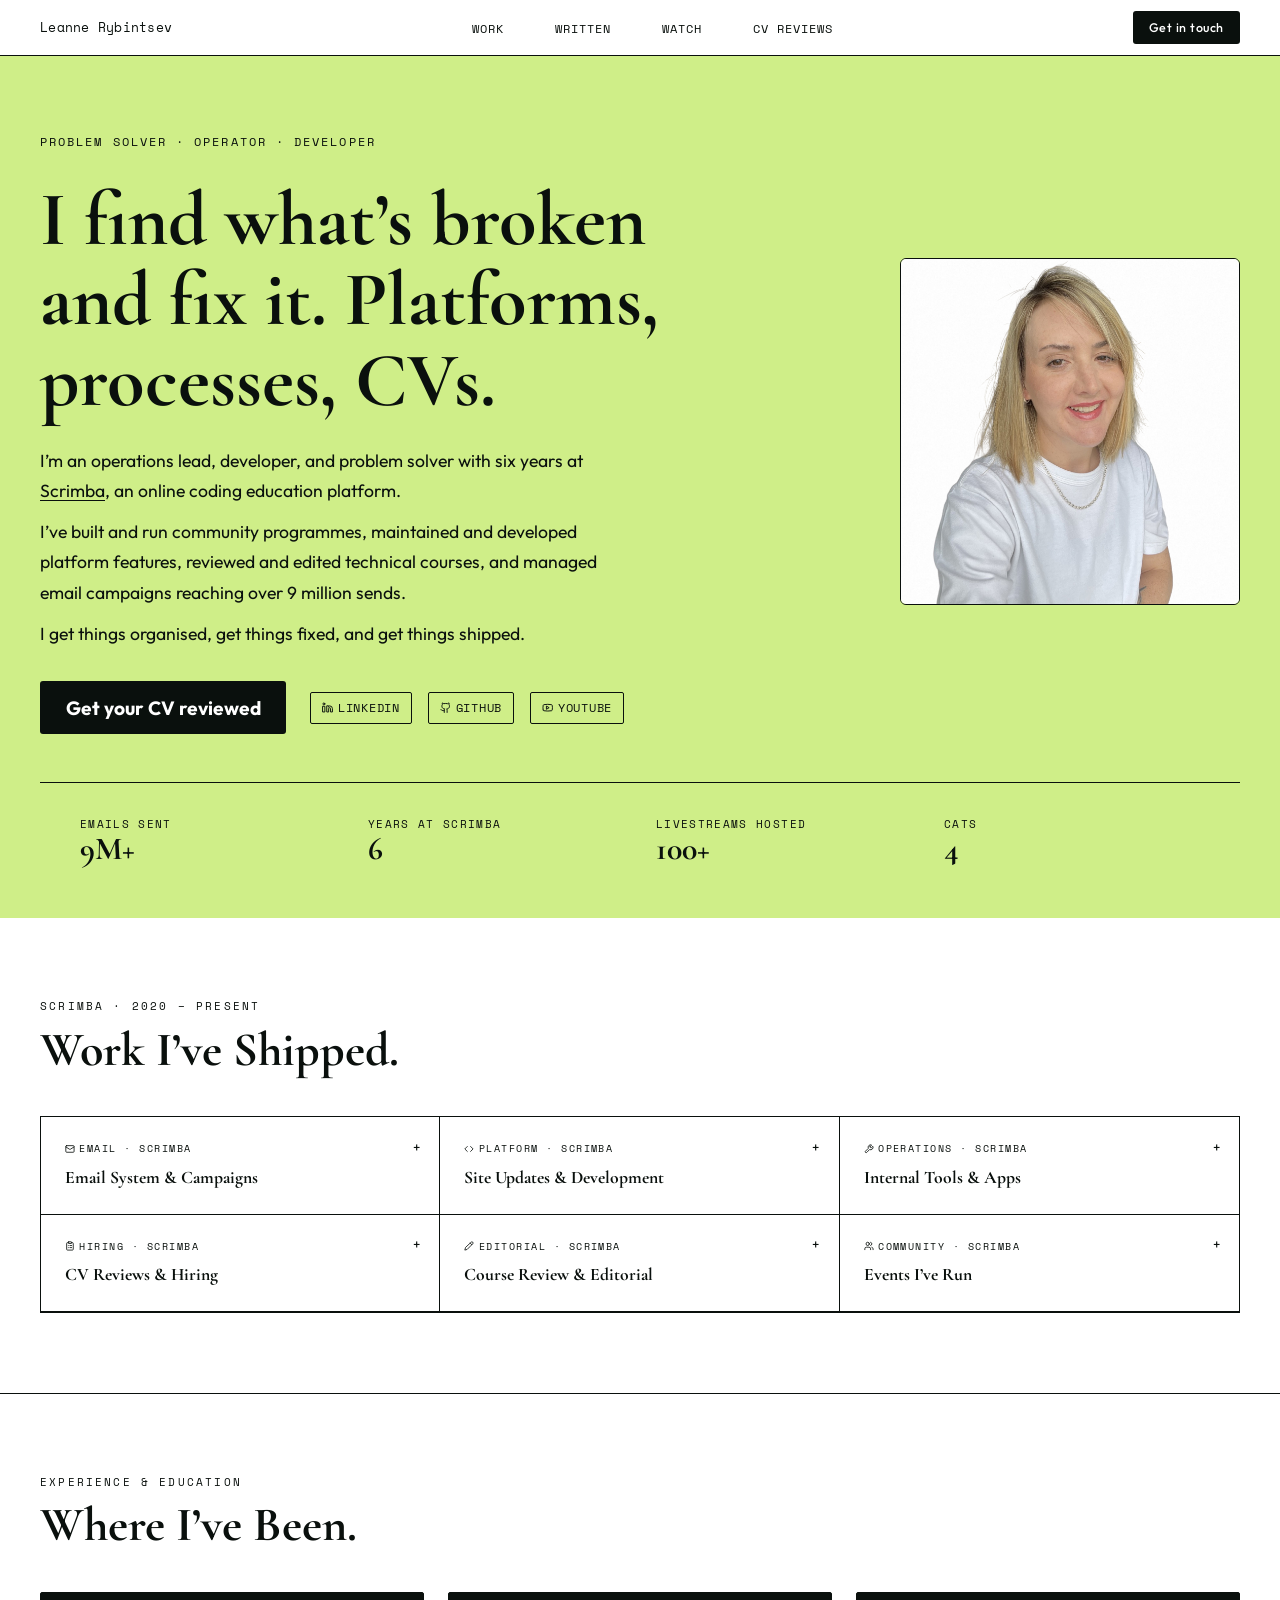
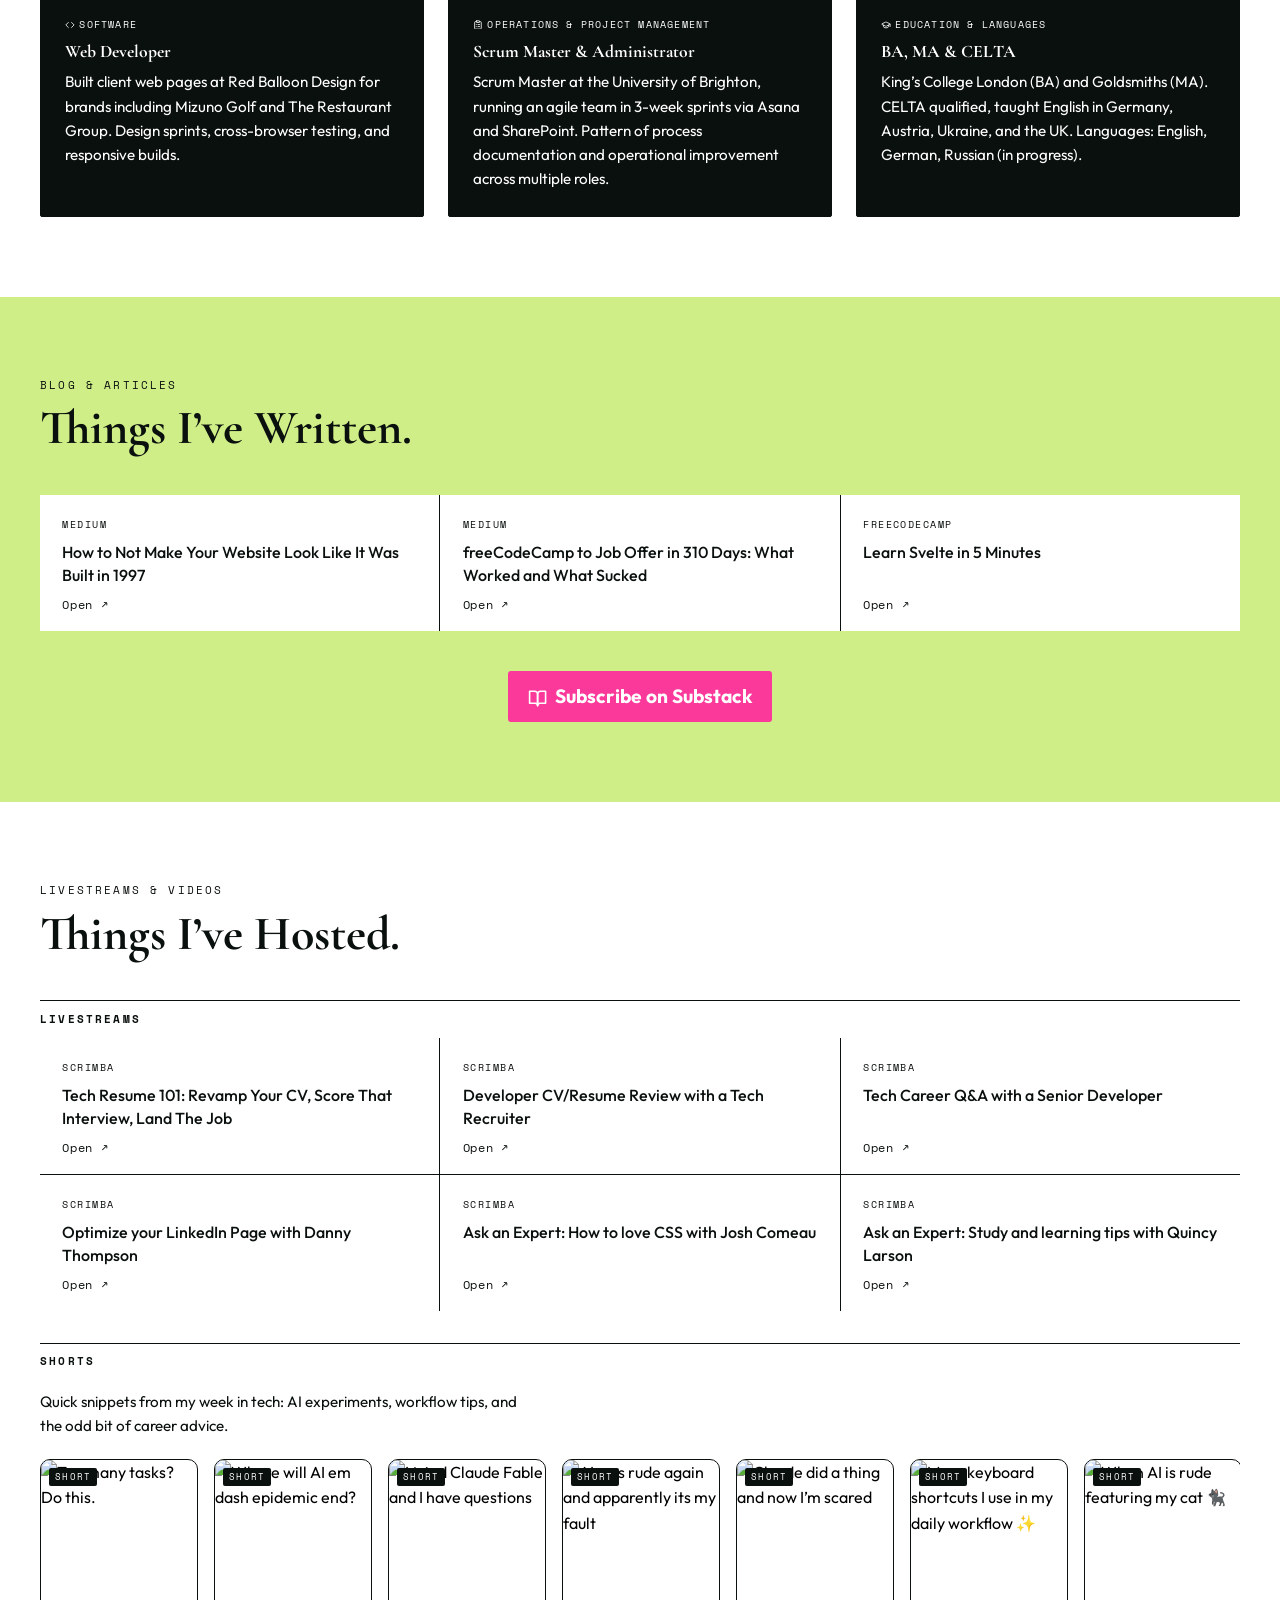
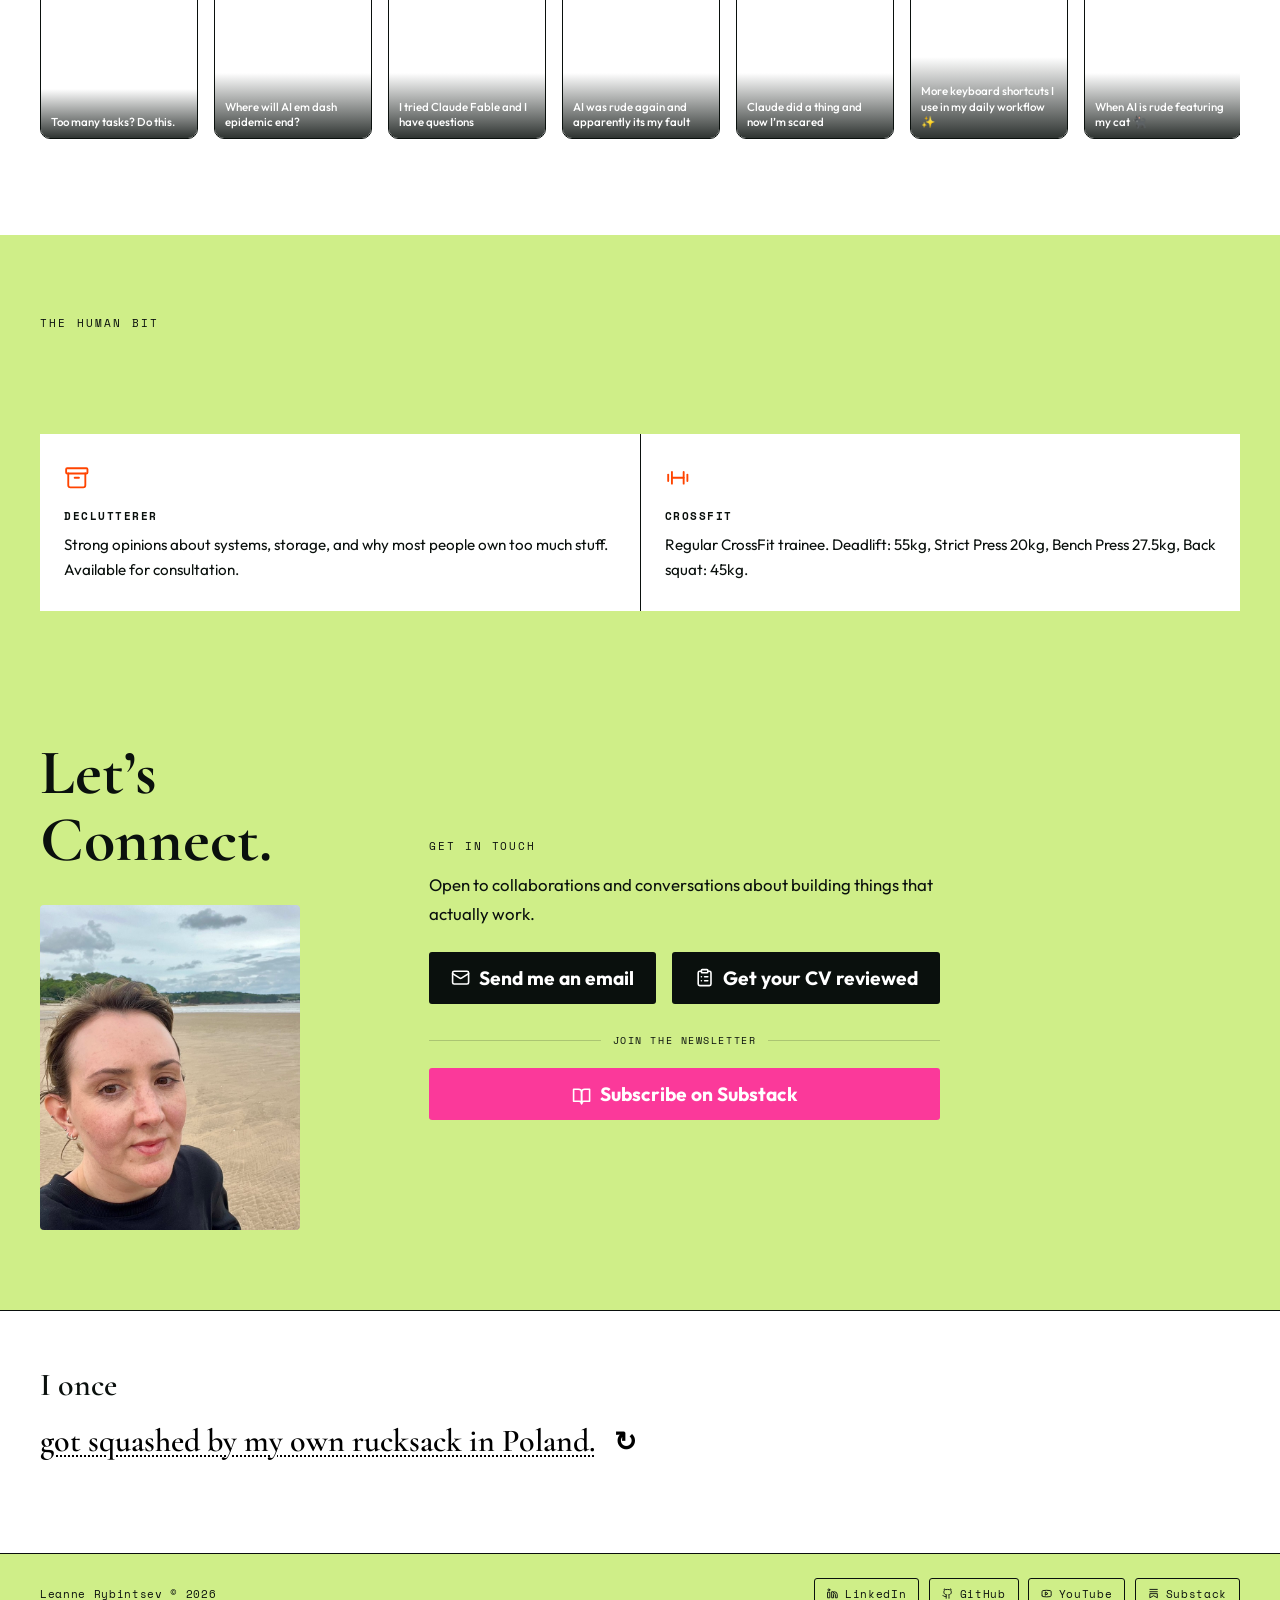
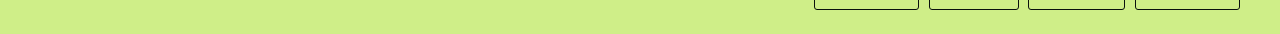
==== commit 9151ba01: "update cv-reviews.html, index.html, and styles.css" ====
--- a/index.html
+++ b/index.html
@@ -194,7 +194,7 @@
         <button class="wr-carousel-arrow wr-carousel-next" type="button" aria-label="More posts">&rarr;</button>
       </div>
       <div class="written-subscribe">
-        <a href="https://leanne14.substack.com/" target="_blank" rel="noopener noreferrer" class="newsletter-submit newsletter-substack-link">Subscribe on Substack</a>
+        <a href="https://leanne14.substack.com/" target="_blank" rel="noopener noreferrer" class="newsletter-submit newsletter-substack-link"><svg class="icon" aria-hidden="true"><use href="#i-book-open"/></svg>Subscribe on Substack</a>
       </div>
     </section>
 
@@ -274,7 +274,7 @@
             <div class="newsletter-divider">
               <span class="newsletter-divider-label">Join the newsletter</span>
             </div>
-            <a href="https://leanne14.substack.com/" target="_blank" rel="noopener noreferrer" class="newsletter-submit newsletter-substack-link">Subscribe on Substack</a>
+            <a href="https://leanne14.substack.com/" target="_blank" rel="noopener noreferrer" class="newsletter-submit newsletter-substack-link"><svg class="icon" aria-hidden="true"><use href="#i-book-open"/></svg>Subscribe on Substack</a>
           </div>
         </div>
       </div>
--- a/styles.css
+++ b/styles.css
@@ -691,6 +691,7 @@
   font-weight: 500;
   text-decoration: none;
   transition: background 0.2s;
+  white-space: nowrap;
 }
 .btn-email:hover { background: var(--violet); color: #FFFFFF; }
 .connect-social {
@@ -771,13 +772,18 @@
 .newsletter-submit:hover { background: var(--violet); color: #FFFFFF; }
 .newsletter-substack-link {
   grid-column: 1 / -1;
-  display: block;
+  display: flex;
+  align-items: center;
+  justify-content: center;
+  gap: 0.45em;
   text-decoration: none;
   text-align: center;
   background: var(--clay-deep);
   color: #FFFFFF;
 }
 .newsletter-substack-link:hover { background: var(--violet); color: #FFFFFF; }
+/* Open-book glyph is optically top-heavy; nudge it down to sit centred with the text */
+.newsletter-substack-link .icon { transform: translateY(0.1em); }
 .newsletter-submit > span { display: block; }
 /* spinner (hidden by default, shown when active) */
 .formkit-spinner {
@@ -1456,4 +1462,20 @@
 
 /* Subscribe CTA at the bottom of the Written section */
 .written-subscribe { margin-top: 2.5rem; text-align: center; }
-.written-subscribe .newsletter-substack-link { display: inline-block; }
+.written-subscribe .newsletter-substack-link { display: inline-flex; }
+
+/* Substack CTA in the "Ready when you are" section */
+.cv-cta-substack { margin-top: 2.25rem; }
+/* Email + Subscribe buttons share one width (full-width on mobile, capped on desktop) */
+.cv-cta .btn-email,
+.cv-cta .newsletter-substack-link {
+  width: 100%;
+  max-width: 24rem;
+}
+.cv-cta .btn-email {
+  display: flex;
+  align-items: center;
+  justify-content: center;
+  gap: 0.45em;
+  text-align: center;
+}
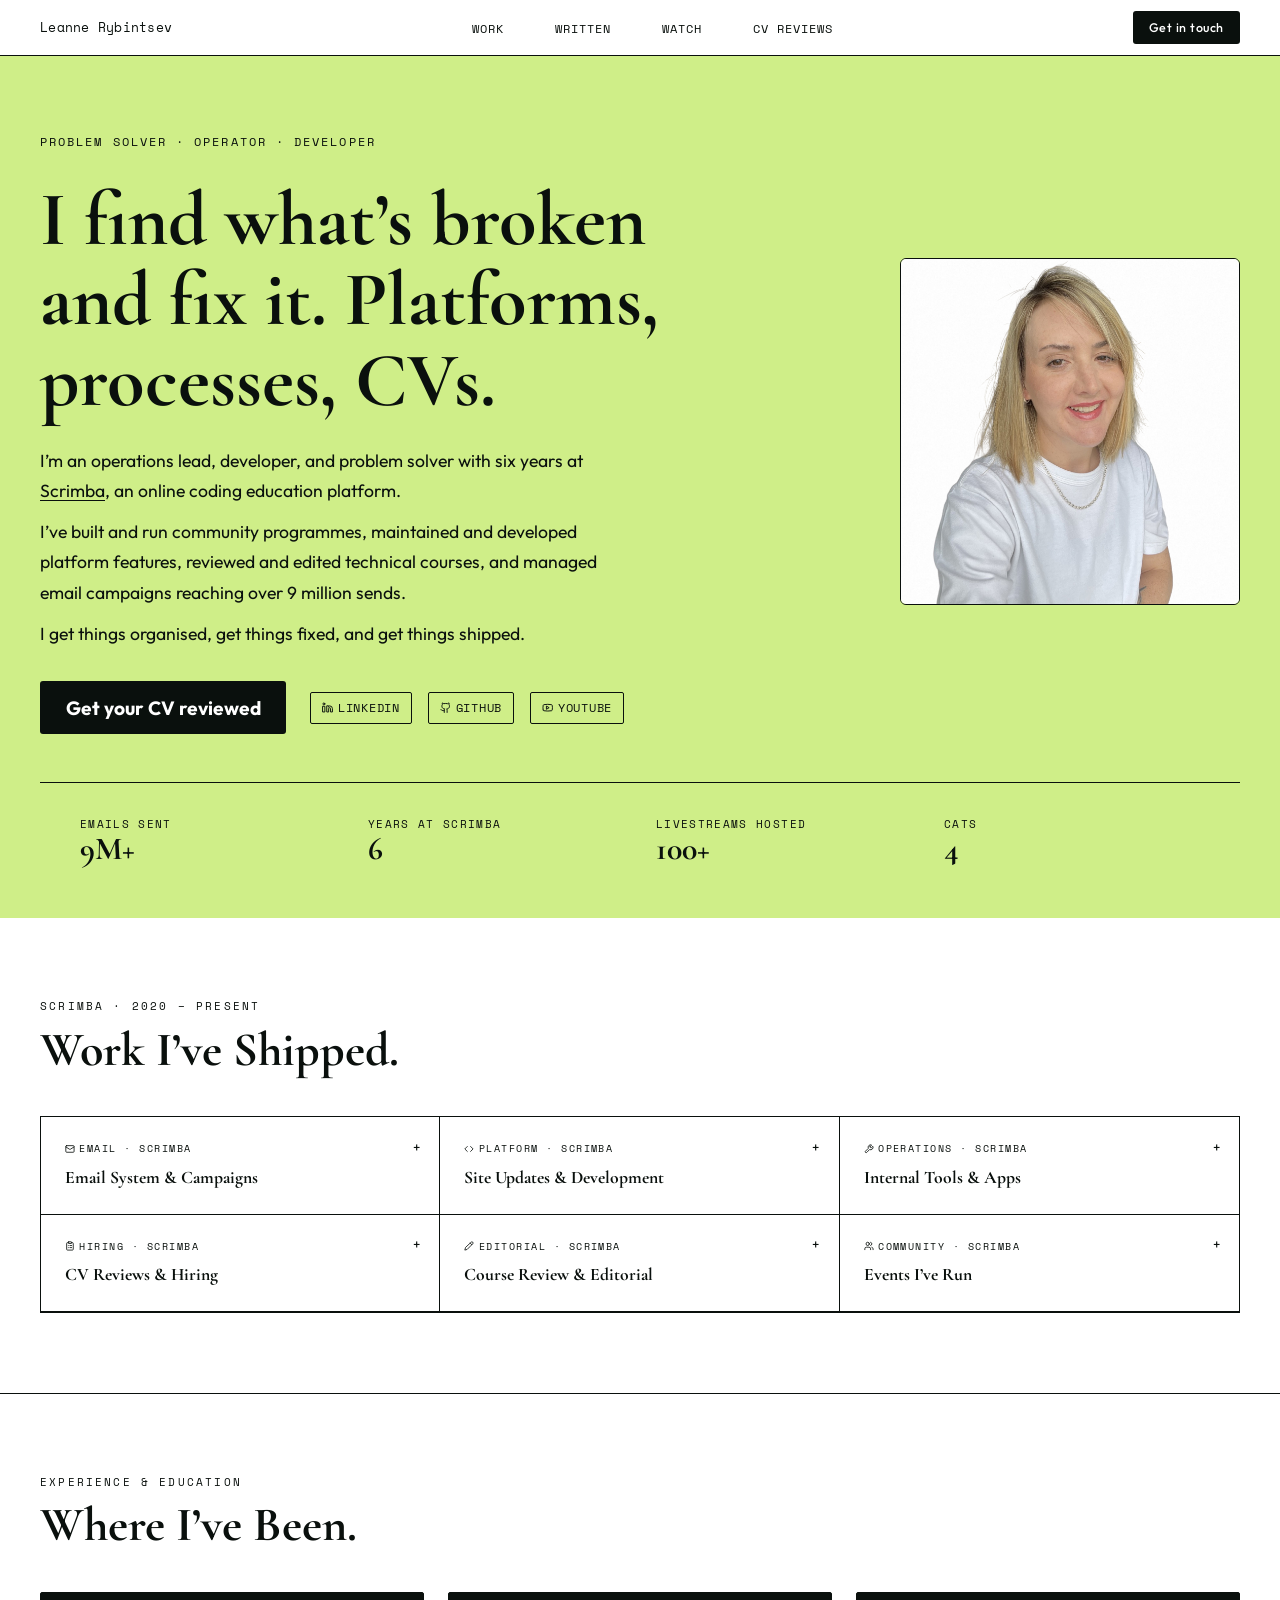
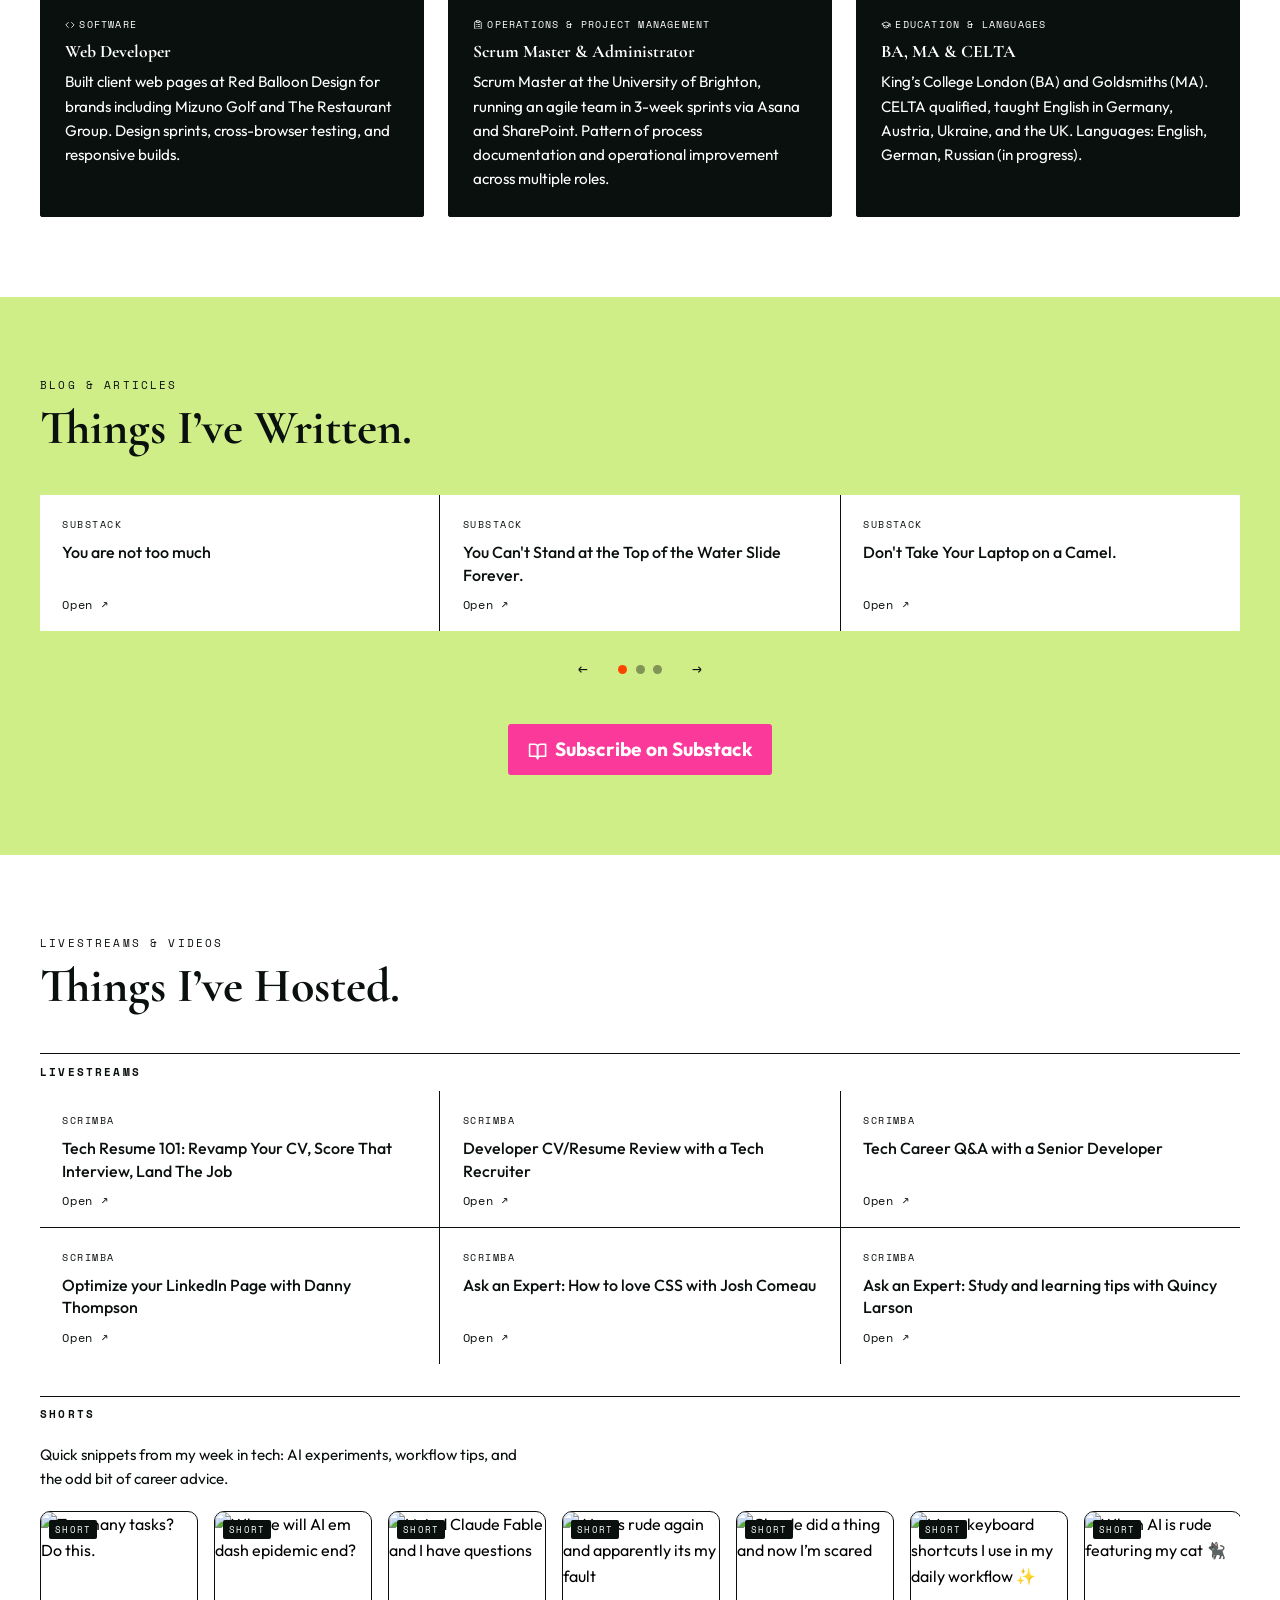
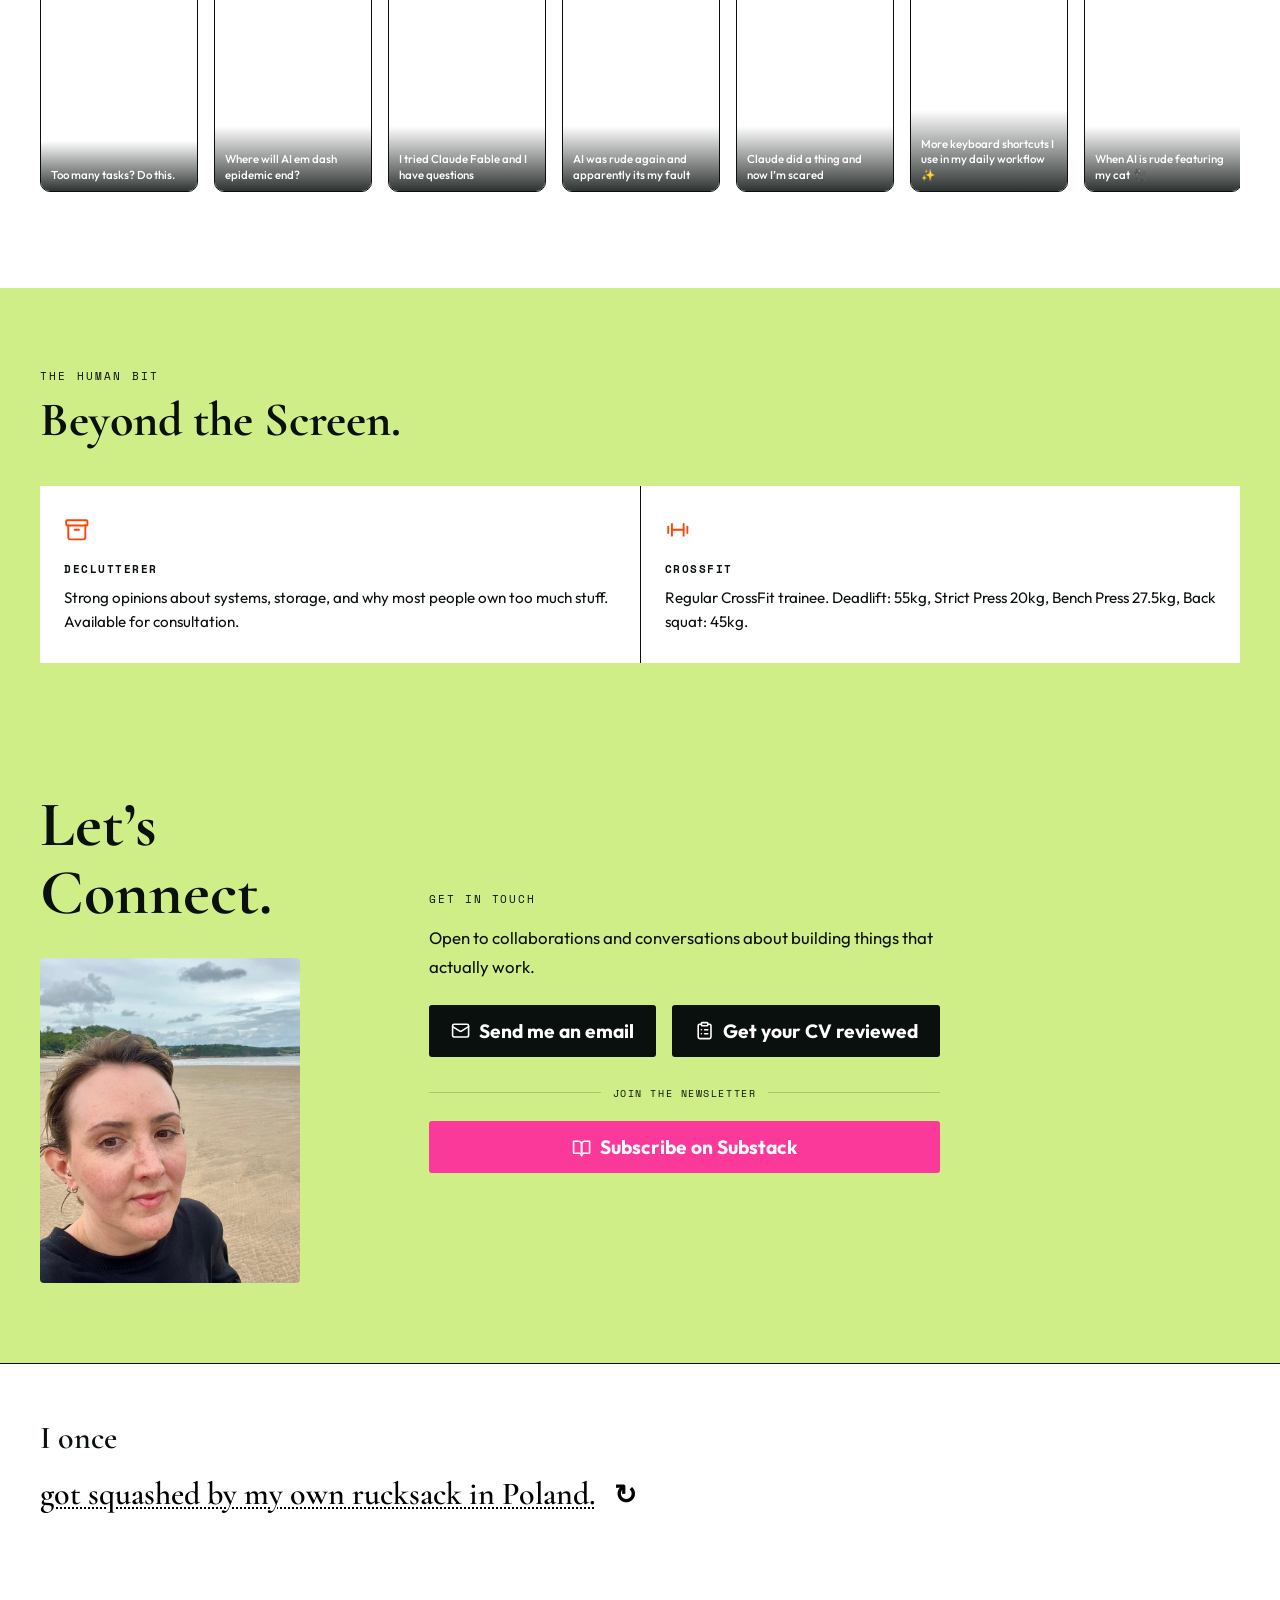
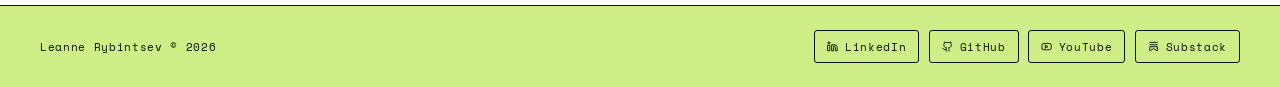
==== commit d92a9294: "update build-written.js, index.html, and main.js" ====
--- a/index.html
+++ b/index.html
@@ -172,6 +172,31 @@
       <div class="wr-grid">
         <!-- WRITTEN:START — auto-generated by build-written.js. Run `node build-written.js` after adding a post. Do not edit by hand. -->
         <article class="wr-card">
+          <div class="wr-card-type">Substack</div>
+          <div class="wr-card-title">You are not too much</div>
+          <a href="https://leanne14.substack.com/p/you-are-not-too-much" target="_blank" rel="noopener noreferrer" class="wr-card-link">Open ↗</a>
+        </article>
+        <article class="wr-card">
+          <div class="wr-card-type">Substack</div>
+          <div class="wr-card-title">You Can't Stand at the Top of the Water Slide Forever.</div>
+          <a href="https://leanne14.substack.com/p/you-cant-stand-at-the-top-of-the" target="_blank" rel="noopener noreferrer" class="wr-card-link">Open ↗</a>
+        </article>
+        <article class="wr-card">
+          <div class="wr-card-type">Substack</div>
+          <div class="wr-card-title">Don't Take Your Laptop on a Camel.</div>
+          <a href="https://leanne14.substack.com/p/dont-take-your-laptop-on-a-camel" target="_blank" rel="noopener noreferrer" class="wr-card-link">Open ↗</a>
+        </article>
+        <article class="wr-card">
+          <div class="wr-card-type">Substack</div>
+          <div class="wr-card-title">"Done" doesn't exist.</div>
+          <a href="https://leanne14.substack.com/p/done-doesnt-exist" target="_blank" rel="noopener noreferrer" class="wr-card-link">Open ↗</a>
+        </article>
+        <article class="wr-card">
+          <div class="wr-card-type">Substack</div>
+          <div class="wr-card-title">You can do it. Don't let your brain tell you otherwise.</div>
+          <a href="https://leanne14.substack.com/p/you-can-do-it-dont-let-your-brain" target="_blank" rel="noopener noreferrer" class="wr-card-link">Open ↗</a>
+        </article>
+        <article class="wr-card">
           <div class="wr-card-type">Medium</div>
           <div class="wr-card-title">How to Not Make Your Website Look Like It Was Built in 1997</div>
           <a href="https://medium.com/datadriveninvestor/seven-ui-design-fundamentals-to-make-your-website-look-like-it-was-built-in-2020-and-not-1997-971b26d52e1" target="_blank" rel="noopener noreferrer" class="wr-card-link">Open ↗</a>
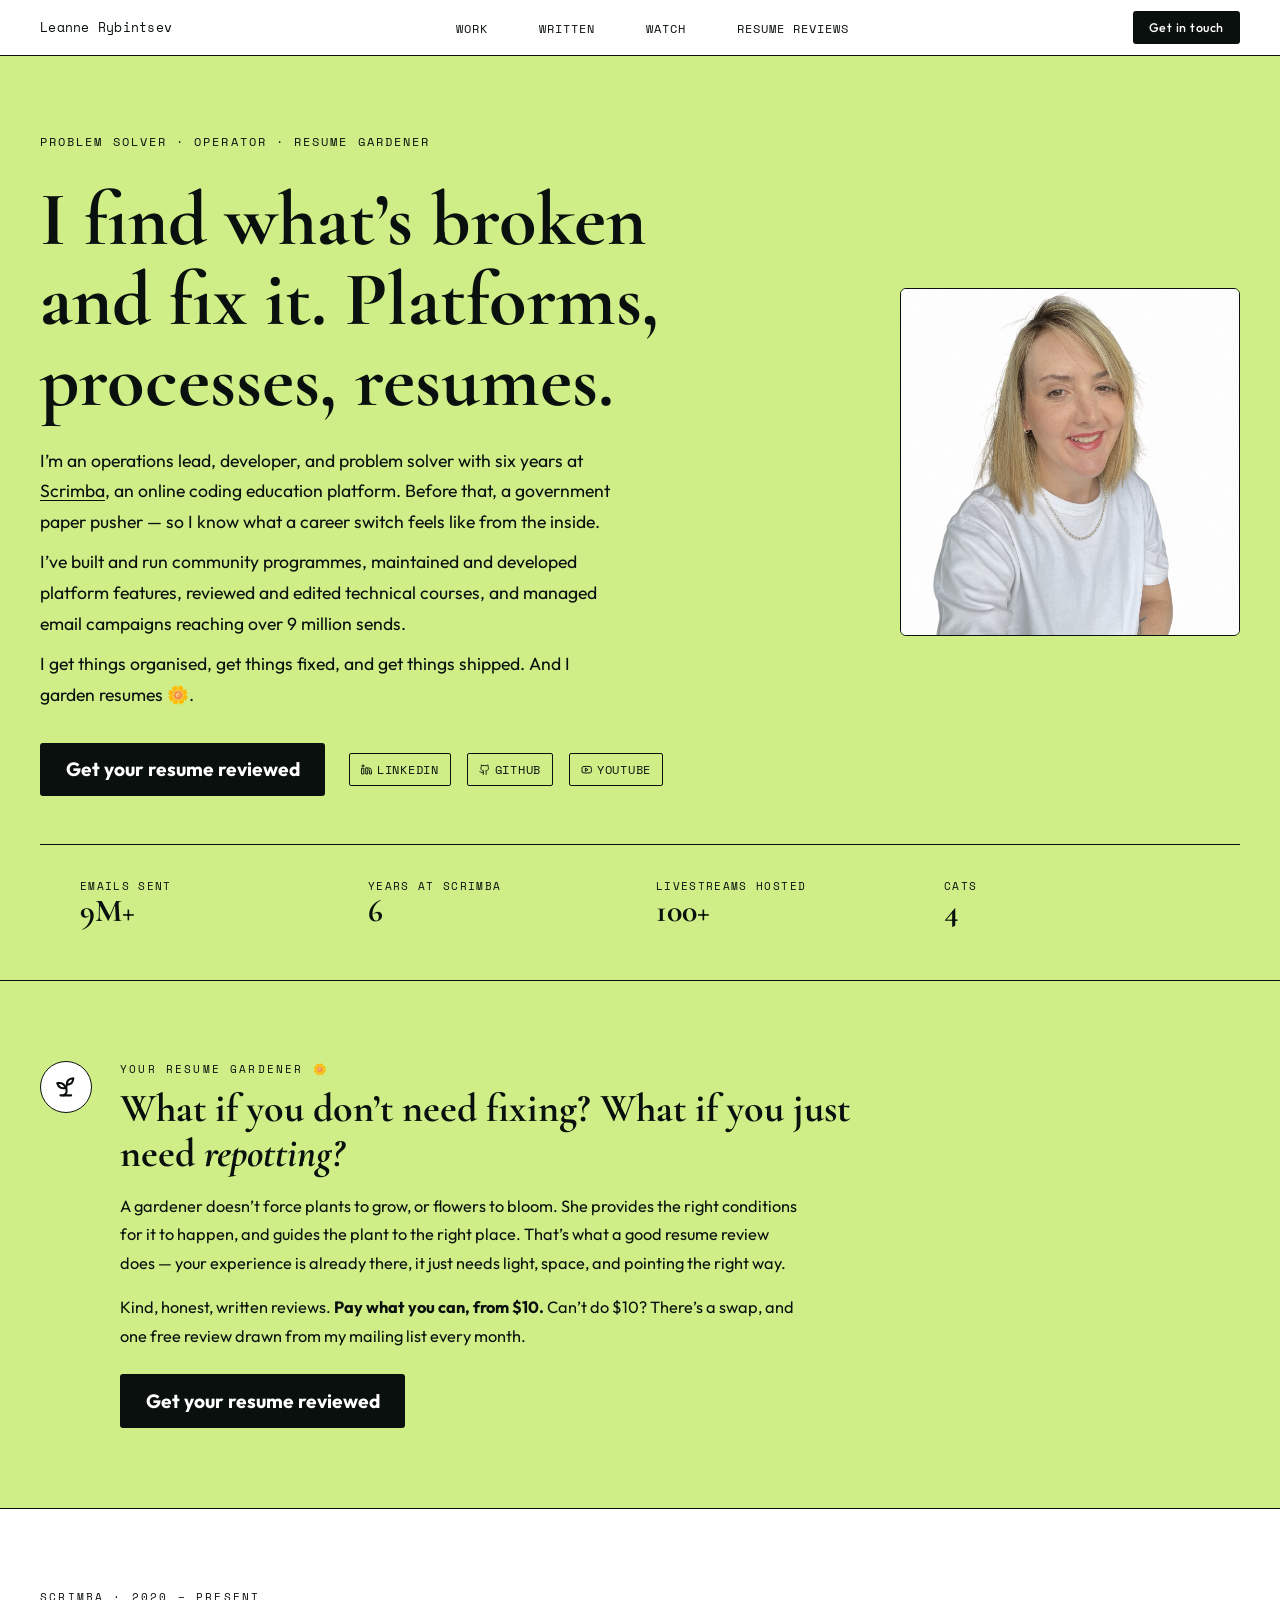
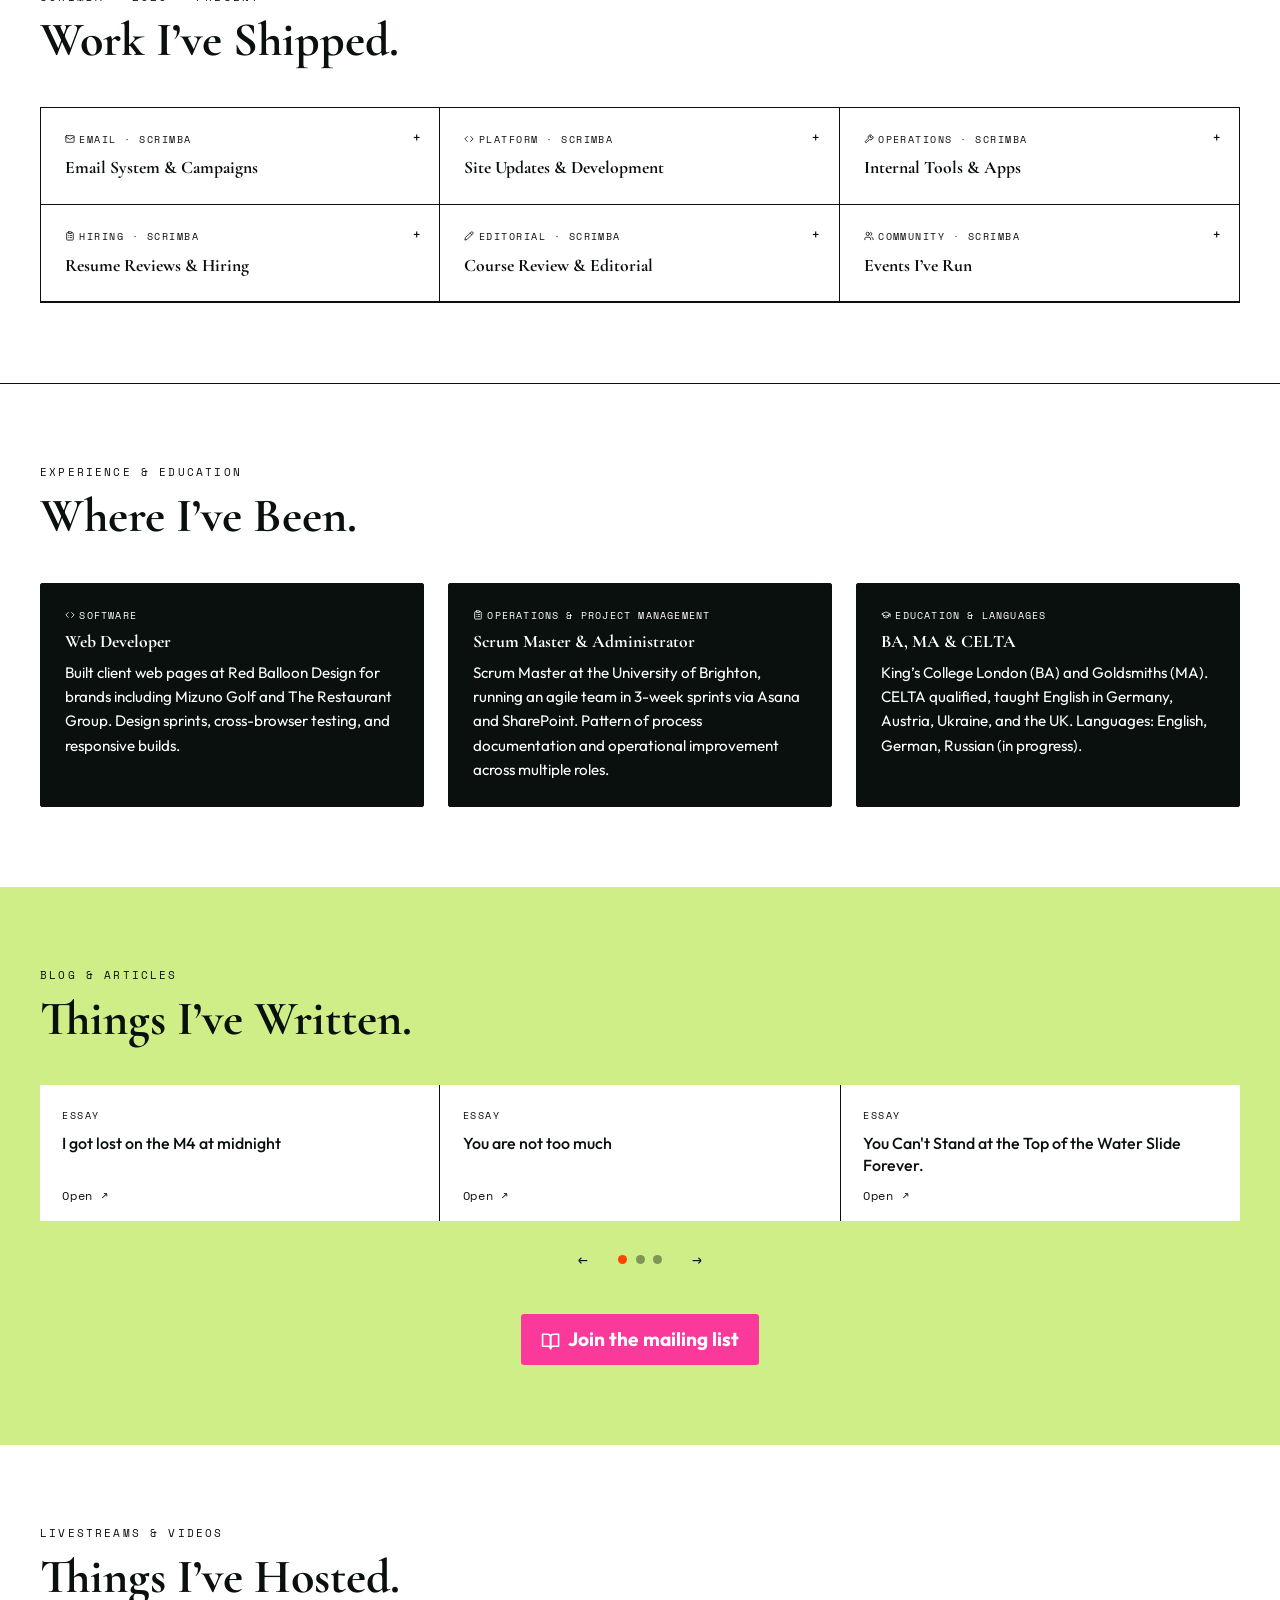
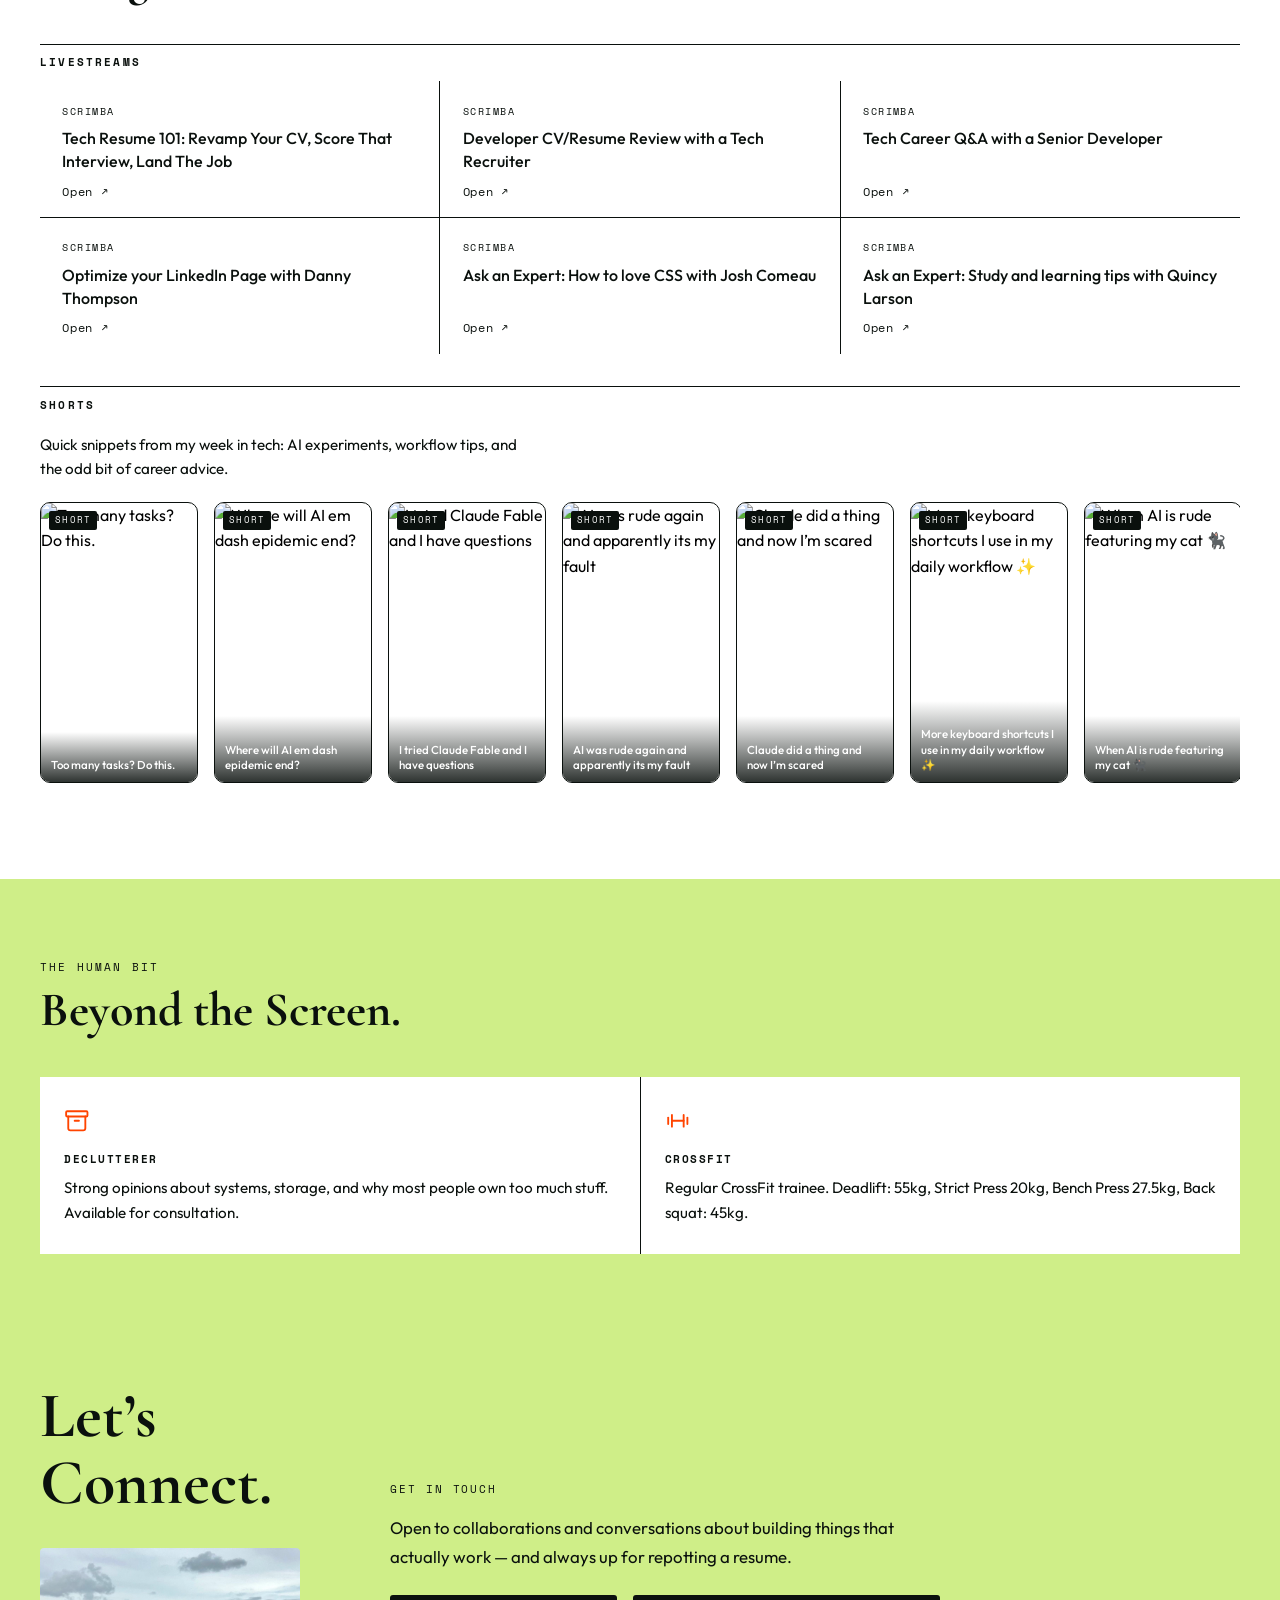
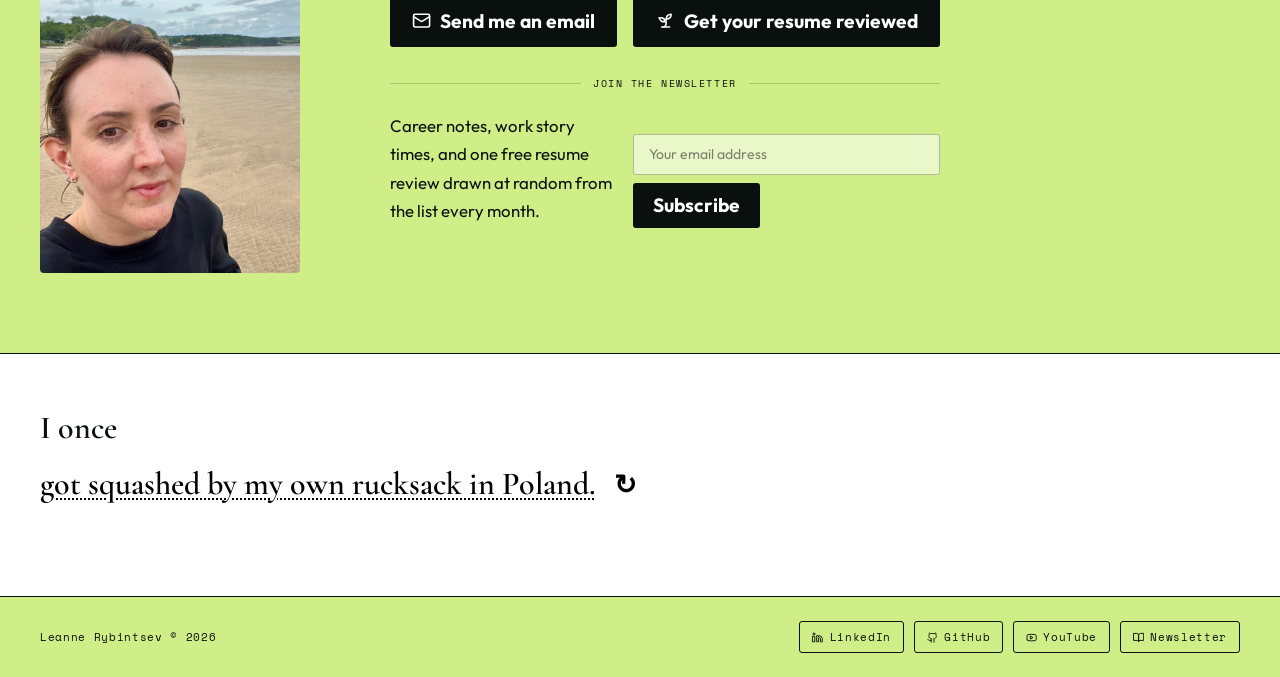
==== commit fa0e187c: "update styles.css and copy" ====
--- a/index.html
+++ b/index.html
@@ -4,19 +4,20 @@
   <meta charset="UTF-8" />
   <meta name="viewport" content="width=device-width, initial-scale=1.0" />
   <title>Leanne Rybintsev</title>
-  <meta name="description" content="Leanne Rybintsev — Operations Lead, Developer, Problem Solver. Six years at Scrimba. Building systems and solving problems with code and common sense." />
-  <meta property="og:title" content="Leanne Rybintsev" />
-  <meta property="og:description" content="Operations Lead, Developer, Problem Solver. Building systems and solving problems with code and common sense." />
+  <meta name="description" content="Leanne Rybintsev — Operations Lead at Scrimba and your resume gardener. I find what's broken and fix it: platforms, processes, resumes. Pay-what-you-can resume reviews from $10." />
+  <meta property="og:title" content="Leanne Rybintsev — Operations Lead &amp; Resume Gardener" />
+  <meta property="og:description" content="Operations Lead at Scrimba and your resume gardener. Pay-what-you-can resume reviews from $10. You might not need fixing — you might just need repotting." />
   <meta property="og:type" content="website" />
   <meta name="twitter:card" content="summary" />
-  <meta name="twitter:title" content="Leanne Rybintsev" />
-  <meta name="twitter:description" content="Operations Lead, Developer, Problem Solver. Building systems and solving problems with code and common sense." />
+  <meta name="twitter:title" content="Leanne Rybintsev — Operations Lead &amp; Resume Gardener" />
+  <meta name="twitter:description" content="Operations Lead at Scrimba and your resume gardener. Pay-what-you-can resume reviews from $10." />
 
   <link rel="icon" type="image/svg+xml" href="favicon.svg" />
   <link rel="preconnect" href="https://fonts.googleapis.com" />
   <link rel="preconnect" href="https://fonts.gstatic.com" crossorigin />
   <link href="https://fonts.googleapis.com/css2?family=Cormorant+Garamond:ital,wght@0,600;0,700;1,600;1,700&family=Outfit:wght@400;500&family=Space+Mono:wght@400;700&display=swap" rel="stylesheet" />
   <link rel="stylesheet" href="styles.css" />
+  <script src="https://f.convertkit.com/ckjs/ck.5.js"></script>
 </head>
 <body>
 
@@ -28,7 +29,7 @@
     <symbol id="i-linkedin" viewBox="0 0 24 24"><path d="M16 8a6 6 0 0 1 6 6v7h-4v-7a2 2 0 0 0-2-2 2 2 0 0 0-2 2v7h-4V8h4v2.5"/><rect width="4" height="12" x="2" y="9"/><circle cx="4" cy="4" r="2"/></symbol>
     <symbol id="i-github" viewBox="0 0 24 24"><path d="M15 22v-4a4.8 4.8 0 0 0-1-3.5c3 0 6-2 6-5.5.08-1.25-.27-2.48-1-3.5.28-1.15.28-2.35 0-3.5 0 0-1 0-3 1.5-2.64-.5-5.36-.5-8 0C6 2 5 2 5 2c-.3 1.15-.3 2.35 0 3.5A5.403 5.403 0 0 0 4 9c0 3.5 3 5.5 6 5.5-.39.49-.68 1.05-.85 1.65-.17.6-.22 1.23-.15 1.85v4"/><path d="M9 18c-4.51 2-5-2-7-2"/></symbol>
     <symbol id="i-youtube" viewBox="0 0 24 24"><path d="M2.5 17a24.12 24.12 0 0 1 0-10 2 2 0 0 1 1.4-1.4 49.56 49.56 0 0 1 16.2 0A2 2 0 0 1 21.5 7a24.12 24.12 0 0 1 0 10 2 2 0 0 1-1.4 1.4 49.55 49.55 0 0 1-16.2 0A2 2 0 0 1 2.5 17"/><path d="m10 15 5-3-5-3z"/></symbol>
-    <symbol id="i-substack" viewBox="0 0 24 24"><path d="M4 3h16"/><path d="M4 8h16"/><path d="M4 13v8l8-4.5 8 4.5v-8z"/></symbol>
+    <symbol id="i-sprout" viewBox="0 0 24 24"><path d="M7 20h10"/><path d="M10 20c5.5-2.5.8-6.4 3-10"/><path d="M9.5 9.4c1.1.8 1.8 2.2 2.3 3.7-2 .4-3.5.4-4.8-.3-1.2-.6-2.3-1.9-3-4.2 2.8-.5 4.4 0 5.5.8z"/><path d="M14.1 6a7 7 0 0 0-1.1 4c1.9-.1 3.3-.6 4.3-1.4 1-1 1.6-2.3 1.7-4.6-2.7.1-4 1-4.9 2z"/></symbol>
     <symbol id="i-mail" viewBox="0 0 24 24"><rect width="20" height="16" x="2" y="4" rx="2"/><path d="m22 7-8.97 5.7a1.94 1.94 0 0 1-2.06 0L2 7"/></symbol>
     <symbol id="i-code" viewBox="0 0 24 24"><polyline points="16 18 22 12 16 6"/><polyline points="8 6 2 12 8 18"/></symbol>
     <symbol id="i-wrench" viewBox="0 0 24 24"><path d="M14.7 6.3a1 1 0 0 0 0 1.4l1.6 1.6a1 1 0 0 0 1.4 0l3.77-3.77a6 6 0 0 1-7.94 7.94l-6.91 6.91a2.12 2.12 0 0 1-3-3l6.91-6.91a6 6 0 0 1 7.94-7.94l-3.76 3.76z"/></symbol>
@@ -45,7 +46,7 @@
       <li><a href="#section-work">Work</a></li>
       <li><a href="#section-written">Written</a></li>
       <li><a href="#section-watchread">Watch</a></li>
-      <li><a href="cv-reviews.html">CV Reviews</a></li>
+      <li><a href="cv-reviews.html">Resume Reviews</a></li>
     </ul>
     <a href="#connect" class="nav-cta">Get in touch</a>
   </nav>
@@ -55,16 +56,16 @@
       <div class="hero-inner">
         <div class="hero-copy">
         <div class="hero-avatar-row">
-          <span class="hero-role">Problem Solver &middot; Operator &middot; Developer</span>
+          <span class="hero-role">Problem Solver &middot; Operator &middot; Resume Gardener</span>
         </div>
         <h1 class="hero-headline" id="hero-headline">
-          I find what&rsquo;s broken<br />and fix it. Platforms,<br />processes, <em>CVs.</em>
+          I find what&rsquo;s broken<br />and fix it. Platforms,<br />processes, <em>resumes.</em>
         </h1>
-        <p class="hero-bio">I&rsquo;m an operations lead, developer, and problem solver with six years at <a href="https://scrimba.com" target="_blank" rel="noopener noreferrer">Scrimba</a>, an online coding education platform.</p>
+        <p class="hero-bio">I&rsquo;m an operations lead, developer, and problem solver with six years at <a href="https://scrimba.com" target="_blank" rel="noopener noreferrer">Scrimba</a>, an online coding education platform. Before that, a government paper pusher &mdash; so I know what a career switch feels like from the inside.</p>
         <p class="hero-bio">I&rsquo;ve built and run community programmes, maintained and developed platform features, reviewed and edited technical courses, and managed email campaigns reaching over 9 million sends.</p>
-        <p class="hero-bio">I get things organised, get things fixed, and get things shipped.</p>
+        <p class="hero-bio">I get things organised, get things fixed, and get things shipped. And I garden resumes &#127804;.</p>
         <div class="hero-actions">
-          <a href="cv-reviews.html" class="btn-primary">Get your CV reviewed</a>
+          <a href="cv-reviews.html" class="btn-primary">Get your resume reviewed</a>
           <div class="social-links">
             <a href="https://www.linkedin.com/in/leannerybintsev/" target="_blank" rel="noopener noreferrer"><svg class="icon" aria-hidden="true"><use href="#i-linkedin"/></svg>LinkedIn</a>
             <a href="https://github.com/lkrryba/lkrryba" target="_blank" rel="noopener noreferrer"><svg class="icon" aria-hidden="true"><use href="#i-github"/></svg>GitHub</a>
@@ -94,6 +95,19 @@
       </dl>
     </section>
 
+    <section id="gardener-band" aria-labelledby="gardener-band-heading">
+      <div class="gardener-band">
+        <div class="gardener-band-icon" aria-hidden="true"><svg class="icon"><use href="#i-sprout"/></svg></div>
+        <div class="gardener-band-copy">
+          <div class="section-tag">Your resume gardener &#127804;</div>
+          <h2 class="gardener-band-heading" id="gardener-band-heading">What if you don&rsquo;t need fixing? What if you just need <em>repotting?</em></h2>
+          <p class="gardener-band-text">A gardener doesn&rsquo;t force plants to grow, or flowers to bloom. She provides the right conditions for it to happen, and guides the plant to the right place. That&rsquo;s what a good resume review does &mdash; your experience is already there, it just needs light, space, and pointing the right way.</p>
+          <p class="gardener-band-text">Kind, honest, written reviews. <strong>Pay what you can, from $10.</strong> Can&rsquo;t do $10? There&rsquo;s a swap, and one free review drawn from my mailing list every month.</p>
+          <a href="cv-reviews.html" class="btn-primary">Get your resume reviewed</a>
+        </div>
+      </div>
+    </section>
+
     <section id="section-work" aria-labelledby="work-heading">
       <div class="section-tag">Scrimba &middot; 2020 &ndash; Present</div>
       <h2 class="section-heading" id="work-heading">Work I&rsquo;ve <em>Shipped.</em></h2>
@@ -122,9 +136,9 @@
 
         <button type="button" class="work-card" aria-expanded="false">
           <div class="work-card-tag"><svg class="icon tag-icon" aria-hidden="true"><use href="#i-clipboard"/></svg>Hiring &middot; Scrimba</div>
-          <div class="work-card-title">CV Reviews &amp; Hiring</div>
-          <span class="work-card-arrow" aria-hidden="true">+</span>
-          <div class="work-card-detail"><div>Hundreds of CVs reviewed, in hiring and in professional live streams. Both sides of the interview table. Now a service: personal, written reviews tailored to the region you&rsquo;re applying in.</div></div>
+          <div class="work-card-title">Resume Reviews &amp; Hiring</div>
+          <span class="work-card-arrow" aria-hidden="true">+</span>
+          <div class="work-card-detail"><div>Hundreds of resumes reviewed, in hiring and in professional live streams. Both sides of the interview table. Now a service: personal, written reviews tailored to the region you&rsquo;re applying in, pay what you can from $10.</div></div>
         </button>
 
         <button type="button" class="work-card" aria-expanded="false">
@@ -172,27 +186,32 @@
       <div class="wr-grid">
         <!-- WRITTEN:START — auto-generated by build-written.js. Run `node build-written.js` after adding a post. Do not edit by hand. -->
         <article class="wr-card">
-          <div class="wr-card-type">Substack</div>
+          <div class="wr-card-type">Essay</div>
+          <div class="wr-card-title">I got lost on the M4 at midnight</div>
+          <a href="https://leanne14.substack.com/p/i-got-lost-on-the-m4-at-midnight" target="_blank" rel="noopener noreferrer" class="wr-card-link">Open ↗</a>
+        </article>
+        <article class="wr-card">
+          <div class="wr-card-type">Essay</div>
           <div class="wr-card-title">You are not too much</div>
           <a href="https://leanne14.substack.com/p/you-are-not-too-much" target="_blank" rel="noopener noreferrer" class="wr-card-link">Open ↗</a>
         </article>
         <article class="wr-card">
-          <div class="wr-card-type">Substack</div>
+          <div class="wr-card-type">Essay</div>
           <div class="wr-card-title">You Can't Stand at the Top of the Water Slide Forever.</div>
           <a href="https://leanne14.substack.com/p/you-cant-stand-at-the-top-of-the" target="_blank" rel="noopener noreferrer" class="wr-card-link">Open ↗</a>
         </article>
         <article class="wr-card">
-          <div class="wr-card-type">Substack</div>
+          <div class="wr-card-type">Essay</div>
           <div class="wr-card-title">Don't Take Your Laptop on a Camel.</div>
           <a href="https://leanne14.substack.com/p/dont-take-your-laptop-on-a-camel" target="_blank" rel="noopener noreferrer" class="wr-card-link">Open ↗</a>
         </article>
         <article class="wr-card">
-          <div class="wr-card-type">Substack</div>
+          <div class="wr-card-type">Essay</div>
           <div class="wr-card-title">"Done" doesn't exist.</div>
           <a href="https://leanne14.substack.com/p/done-doesnt-exist" target="_blank" rel="noopener noreferrer" class="wr-card-link">Open ↗</a>
         </article>
         <article class="wr-card">
-          <div class="wr-card-type">Substack</div>
+          <div class="wr-card-type">Essay</div>
           <div class="wr-card-title">You can do it. Don't let your brain tell you otherwise.</div>
           <a href="https://leanne14.substack.com/p/you-can-do-it-dont-let-your-brain" target="_blank" rel="noopener noreferrer" class="wr-card-link">Open ↗</a>
         </article>
@@ -219,7 +238,7 @@
         <button class="wr-carousel-arrow wr-carousel-next" type="button" aria-label="More posts">&rarr;</button>
       </div>
       <div class="written-subscribe">
-        <a href="https://leanne14.substack.com/" target="_blank" rel="noopener noreferrer" class="newsletter-submit newsletter-substack-link"><svg class="icon" aria-hidden="true"><use href="#i-book-open"/></svg>Subscribe on Substack</a>
+        <a href="#connect" class="newsletter-submit newsletter-substack-link"><svg class="icon" aria-hidden="true"><use href="#i-book-open"/></svg>Join the mailing list</a>
       </div>
     </section>
 
@@ -291,15 +310,27 @@
         </div>
         <div class="connect-right">
           <div class="connect-tag">Get in touch</div>
-          <p class="connect-text">Open to collaborations and conversations about building things that actually work.</p>
+          <p class="connect-text">Open to collaborations and conversations about building things that actually work &mdash; and always up for repotting a resume.</p>
           <div class="connect-actions">
             <a href="mailto:hello@lrybintsev.com" class="btn-email"><svg class="icon" aria-hidden="true"><use href="#i-mail"/></svg>Send me an email</a>
-            <a href="cv-reviews.html" class="btn-email"><svg class="icon" aria-hidden="true"><use href="#i-clipboard"/></svg>Get your CV reviewed</a>
+            <a href="cv-reviews.html" class="btn-email"><svg class="icon" aria-hidden="true"><use href="#i-sprout"/></svg>Get your resume reviewed</a>
             <!-- <a href="https://www.linkedin.com/in/leannerybintsev/" target="_blank" rel="noopener noreferrer" class="connect-social"><svg class="icon" aria-hidden="true"><use href="#i-linkedin"/></svg>LinkedIn</a> -->
             <div class="newsletter-divider">
               <span class="newsletter-divider-label">Join the newsletter</span>
             </div>
-            <a href="https://leanne14.substack.com/" target="_blank" rel="noopener noreferrer" class="newsletter-submit newsletter-substack-link"><svg class="icon" aria-hidden="true"><use href="#i-book-open"/></svg>Subscribe on Substack</a>
+            <p class="connect-text">Career notes, work story times, and one free resume review drawn at random from the list every month.</p>
+            <form action="https://app.kit.com/forms/9500357/subscriptions" class="seva-form formkit-form newsletter-form" method="post" data-sv-form="9500357" data-uid="9ef2ff9e05" data-format="inline" data-version="5">
+              <div data-element="fields" data-stacked="false" class="seva-fields formkit-fields newsletter-fields">
+                <div class="formkit-field newsletter-input-wrap">
+                  <input class="formkit-input newsletter-input" name="email_address" aria-label="Email Address" placeholder="Your email address" required="" type="email">
+                </div>
+                <button data-element="submit" class="formkit-submit newsletter-submit">
+                  <div class="formkit-spinner"><div></div><div></div><div></div></div>
+                  <span>Subscribe</span>
+                </button>
+              </div>
+              <ul class="formkit-alert formkit-alert-error" data-element="errors" data-group="alert"></ul>
+            </form>
           </div>
         </div>
       </div>
@@ -323,10 +354,14 @@
       <a href="https://www.linkedin.com/in/leannerybintsev/" target="_blank" rel="noopener noreferrer" class="footer-btn"><svg class="icon" aria-hidden="true"><use href="#i-linkedin"/></svg>LinkedIn</a>
       <a href="https://github.com/lkrryba/lkrryba" target="_blank" rel="noopener noreferrer" class="footer-btn"><svg class="icon" aria-hidden="true"><use href="#i-github"/></svg>GitHub</a>
       <a href="https://www.youtube.com/@CodewithLeanne" target="_blank" rel="noopener noreferrer" class="footer-btn"><svg class="icon" aria-hidden="true"><use href="#i-youtube"/></svg>YouTube</a>
-      <a href="https://leanne14.substack.com/" target="_blank" rel="noopener noreferrer" class="footer-btn"><svg class="icon" aria-hidden="true"><use href="#i-substack"/></svg>Substack</a>
+      <a href="#connect" class="footer-btn"><svg class="icon" aria-hidden="true"><use href="#i-book-open"/></svg>Newsletter</a>
     </nav>
+    <p class="visit-count" data-visit-count hidden>&#127793; <span data-visit-count-value></span> visits and counting</p>
   </footer>
 
+  <!-- Records the visit. Swap YOUR-CODE for your GoatCounter site code (see counter.js). -->
+  <script data-goatcounter="https://YOUR-CODE.goatcounter.com/count" async src="//gc.zgo.at/count.js"></script>
   <script src="main.js" defer></script>
+  <script src="counter.js" defer></script>
 </body>
 </html>
--- a/styles.css
+++ b/styles.css
@@ -809,6 +809,12 @@
 }
 .formkit-spinner > div:nth-child(1) { animation-delay: -0.32s; }
 .formkit-spinner > div:nth-child(2) { animation-delay: -0.16s; }
+/* Kit's ck.5.js normally injects this keyframe, named after the form's data-uid.
+   Defining it here means the spinner still animates if their CSS doesn't land. */
+@keyframes formkit-bouncedelay-formkit-form-data-uid-9ef2ff9e05- {
+  0%, 80%, 100% { transform: scale(0); }
+  40% { transform: scale(1); }
+}
 .newsletter-form .formkit-alert {
   border-radius: 3px;
   list-style: none;
@@ -1103,6 +1109,16 @@
   line-height: 1.7;
 }
 
+/* CTA row under the hero subtitle. Deliberately not reusing .hero-actions:
+   that class carries the homepage entrance animation delay. */
+.post-hero-actions {
+  display: flex;
+  flex-wrap: wrap;
+  align-items: center;
+  gap: 1rem;
+  margin-top: 1.75rem;
+}
+
 /* HERO IMAGE */
 .post-image-wrap {
   max-width: 680px;
@@ -1464,8 +1480,10 @@
 .written-subscribe { margin-top: 2.5rem; text-align: center; }
 .written-subscribe .newsletter-substack-link { display: inline-flex; }
 
-/* Substack CTA in the "Ready when you are" section */
+/* Newsletter CTA in the "Ready when you are" section */
 .cv-cta-substack { margin-top: 2.25rem; }
+/* Match the embedded Kit form to the width of the buttons above it. */
+.cv-cta .newsletter-form { max-width: 24rem; }
 /* Email + Subscribe buttons share one width (full-width on mobile, capped on desktop) */
 .cv-cta .btn-email,
 .cv-cta .newsletter-substack-link {
@@ -1479,3 +1497,66 @@
   gap: 0.45em;
   text-align: center;
 }
+
+/* ---------- PAY-WHAT-YOU-CAN: three options side by side ---------- */
+.pricing-grid--three { grid-template-columns: repeat(3, 1fr); }
+/* The tier label carries an icon now, so it needs to sit on a baseline row. */
+.price-tier {
+  display: flex;
+  align-items: center;
+  gap: 0.45em;
+}
+.price-tier .tag-icon { flex-shrink: 0; }
+
+/* ---------- GARDENER BAND (homepage) ---------- */
+#gardener-band {
+  background: var(--paper-dark);
+  border-top: 1px solid var(--paper-divider);
+  border-bottom: 1px solid var(--paper-divider);
+}
+.gardener-band {
+  display: grid;
+  grid-template-columns: auto 1fr;
+  gap: 1.75rem;
+  align-items: start;
+  max-width: 860px;
+}
+.gardener-band-icon {
+  width: 3.25rem;
+  height: 3.25rem;
+  display: flex;
+  align-items: center;
+  justify-content: center;
+  border: 1px solid var(--mauve-border-strong);
+  border-radius: 50%;
+  background: var(--paper);
+  flex-shrink: 0;
+}
+.gardener-band-icon .icon { width: 1.6rem; height: 1.6rem; }
+.gardener-band-heading {
+  font-family: var(--font-display);
+  font-size: clamp(1.7rem, 3.4vw, 2.5rem);
+  font-weight: 700;
+  line-height: 1.12;
+  color: var(--text);
+  margin-bottom: 1rem;
+}
+/* Ink, not pink: this heading sits on the lime surface, where the pink accent
+   wouldn't clear 3:1 for large text. */
+.gardener-band-heading em { font-style: italic; color: var(--ink); }
+.gardener-band-text {
+  font-size: 1.02rem;
+  line-height: 1.75;
+  color: var(--text);
+  margin-bottom: 1rem;
+  max-width: 62ch;
+}
+.gardener-band .btn-primary { margin-top: 0.5rem; display: inline-block; }
+/* These stacking overrides must stay last: same specificity as the rules above,
+   so source order is what makes them win. */
+@media (max-width: 980px) {
+  .pricing-grid--three { grid-template-columns: 1fr; }
+}
+@media (max-width: 700px) {
+  .gardener-band { grid-template-columns: 1fr; gap: 1.1rem; }
+}
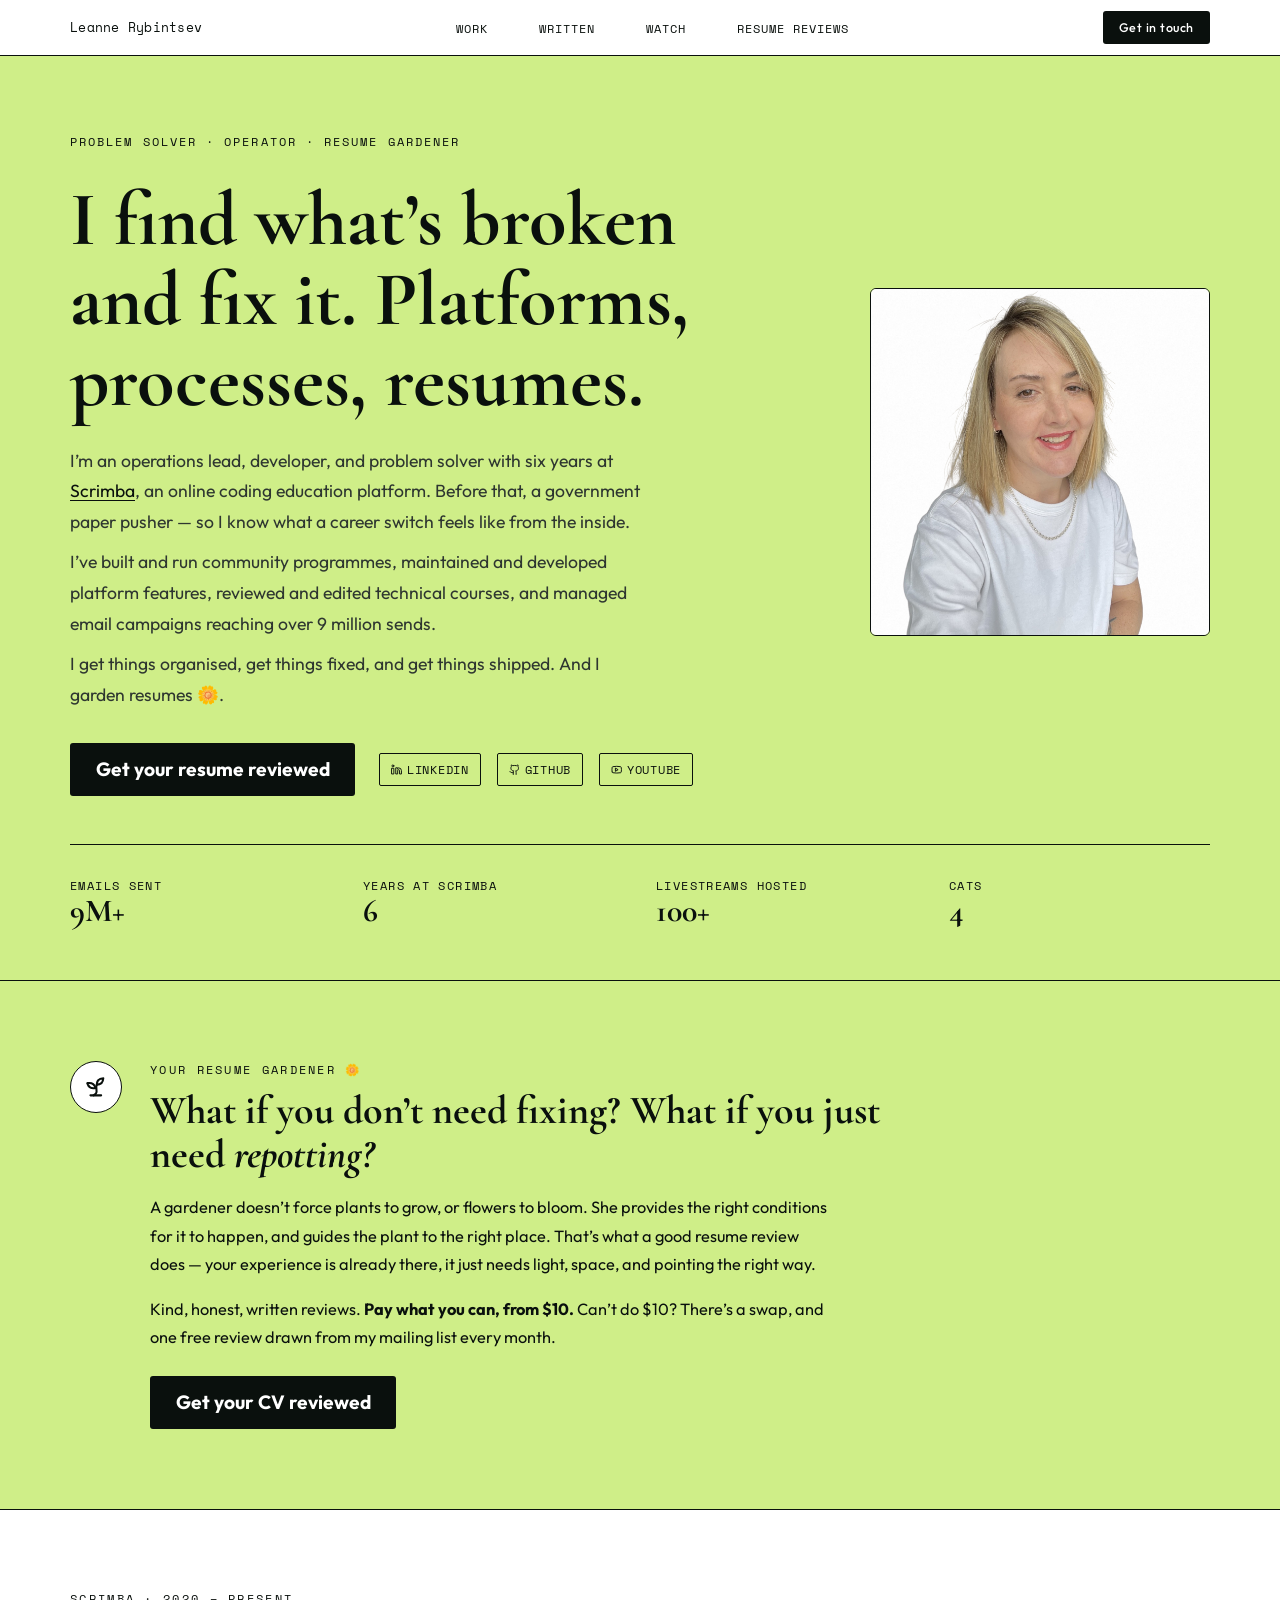
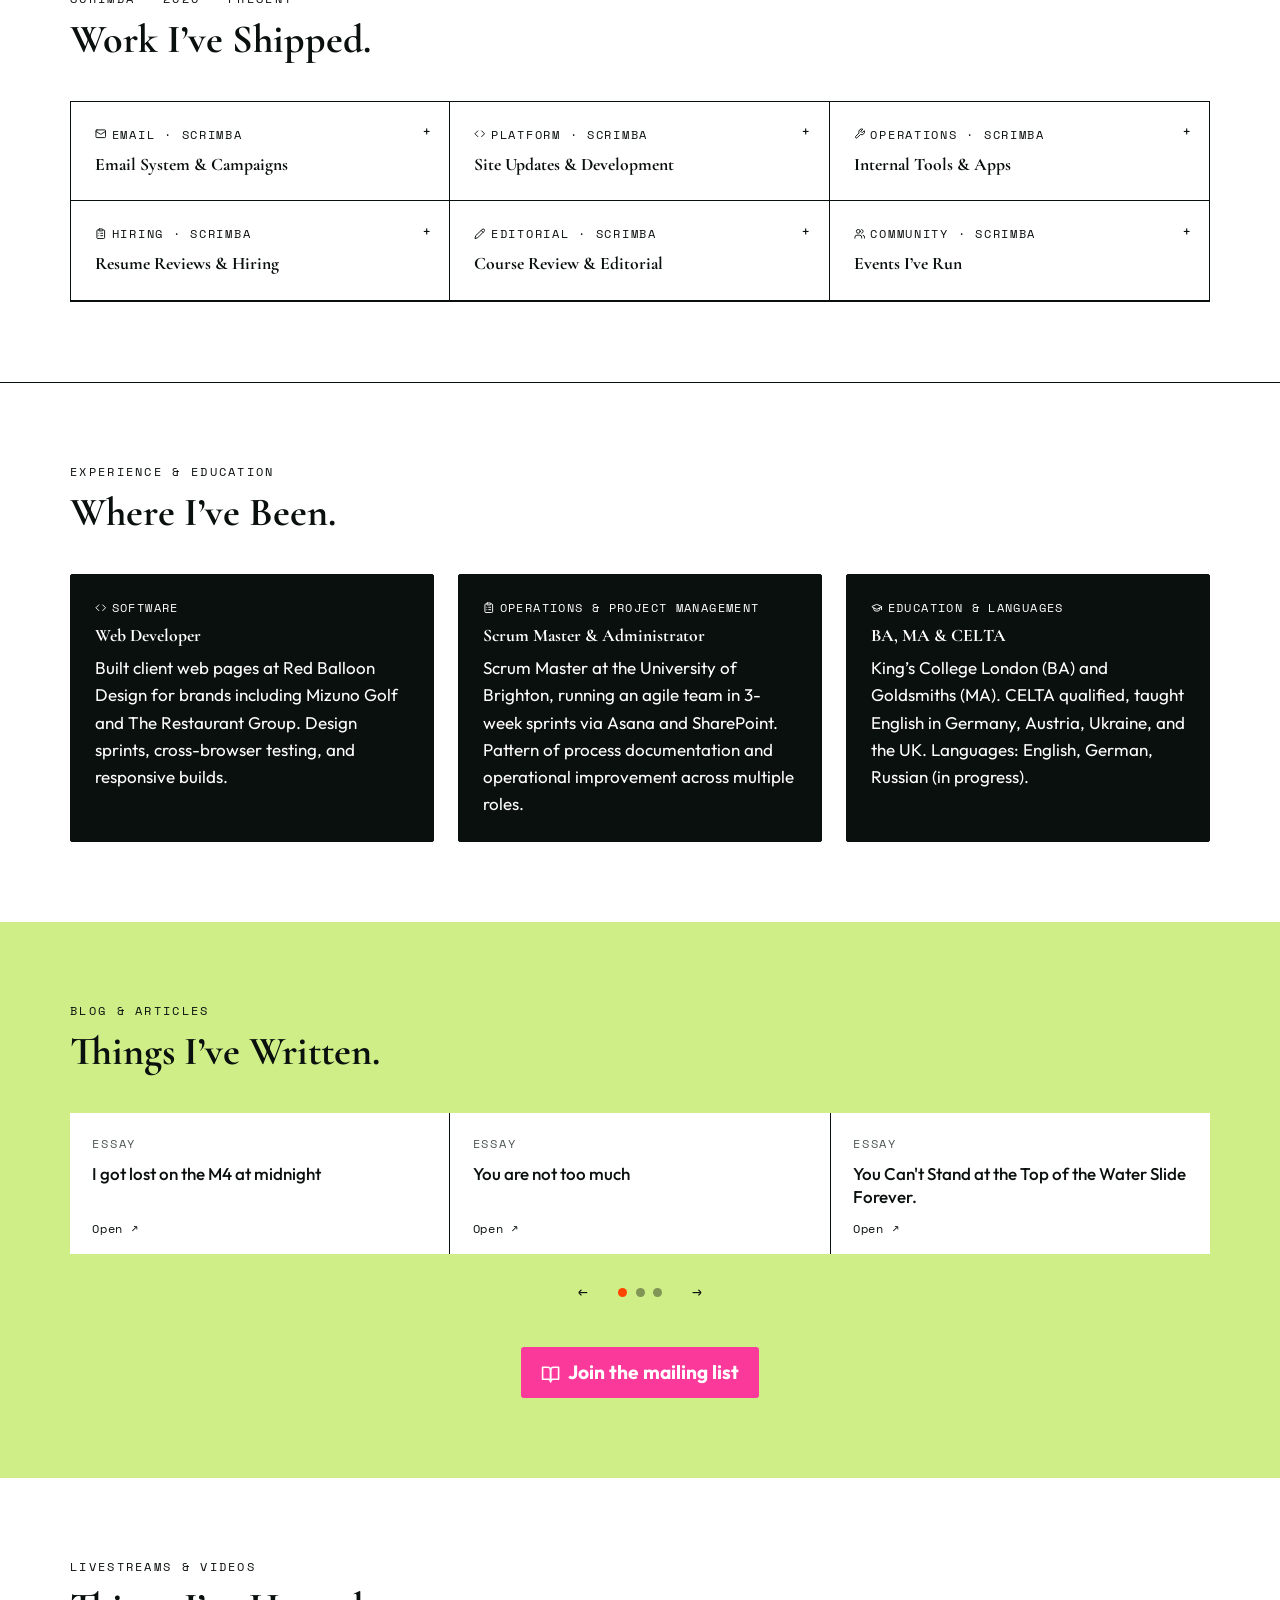
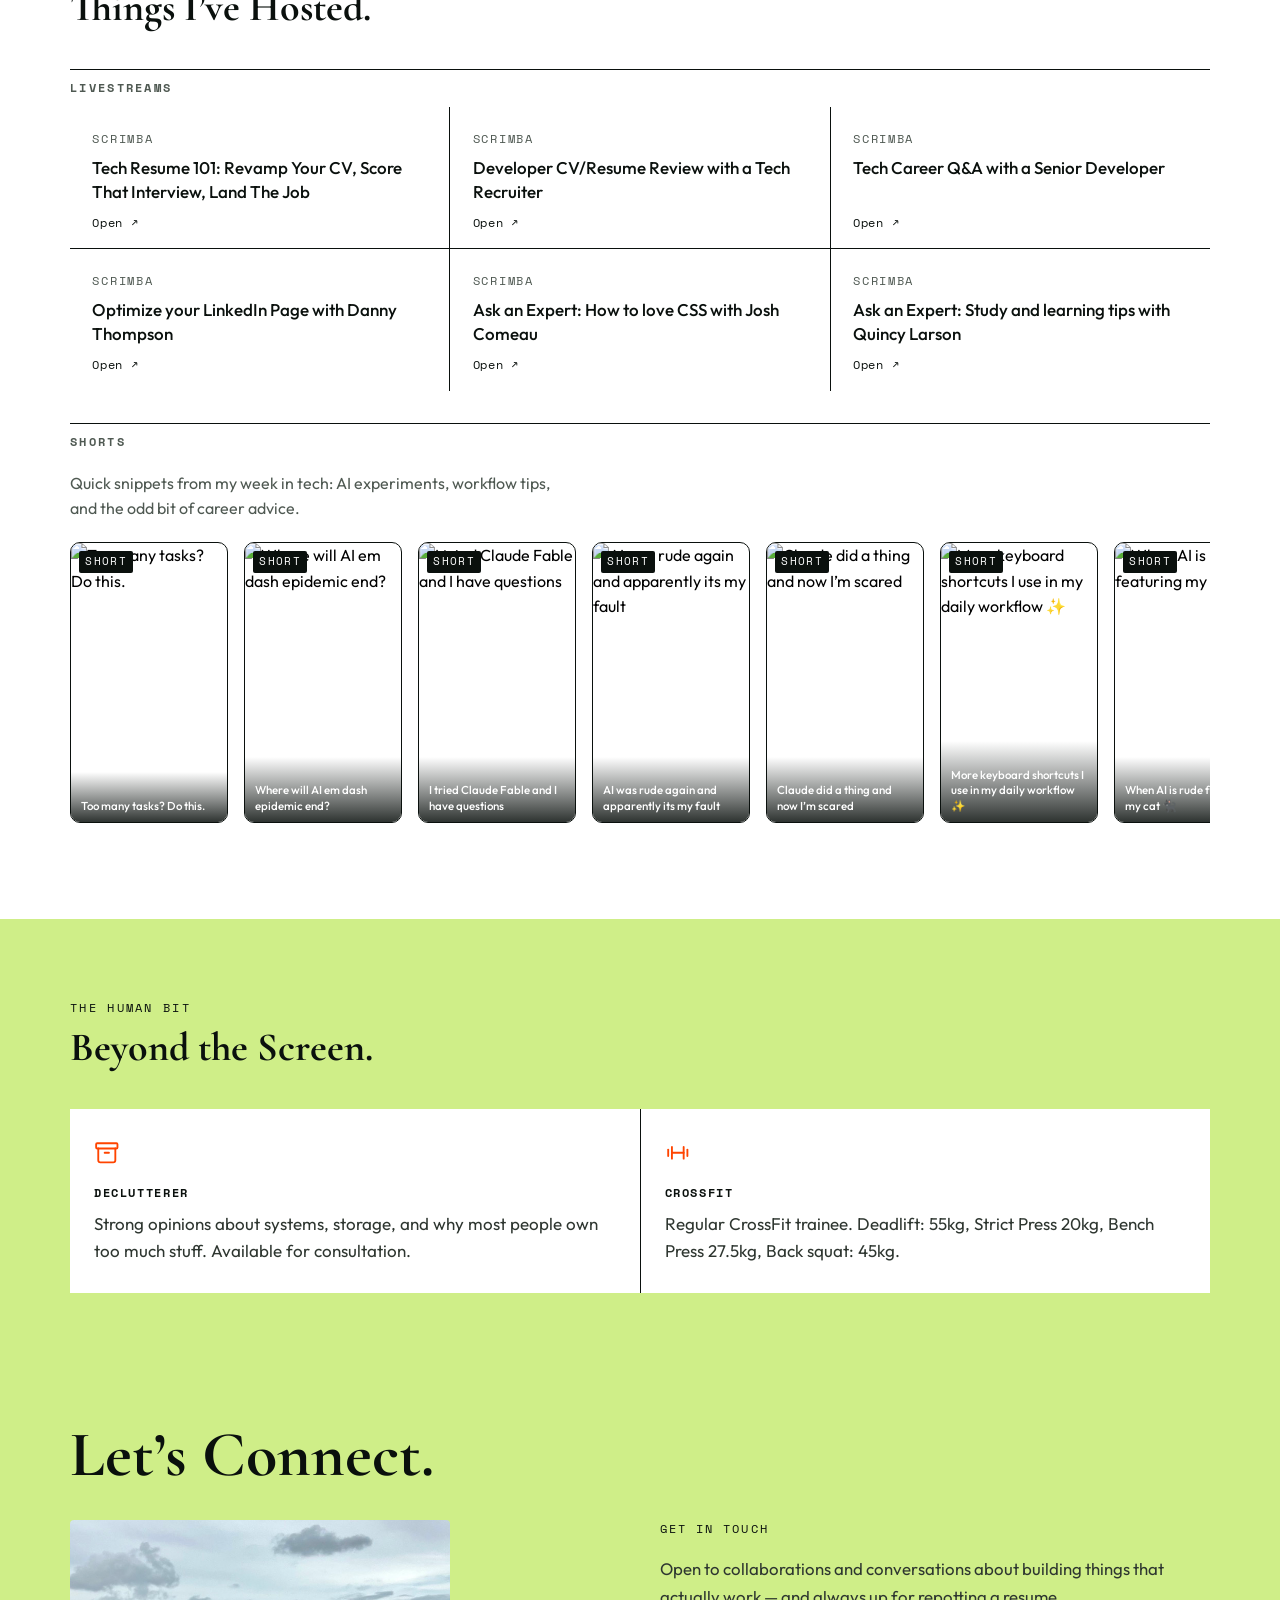
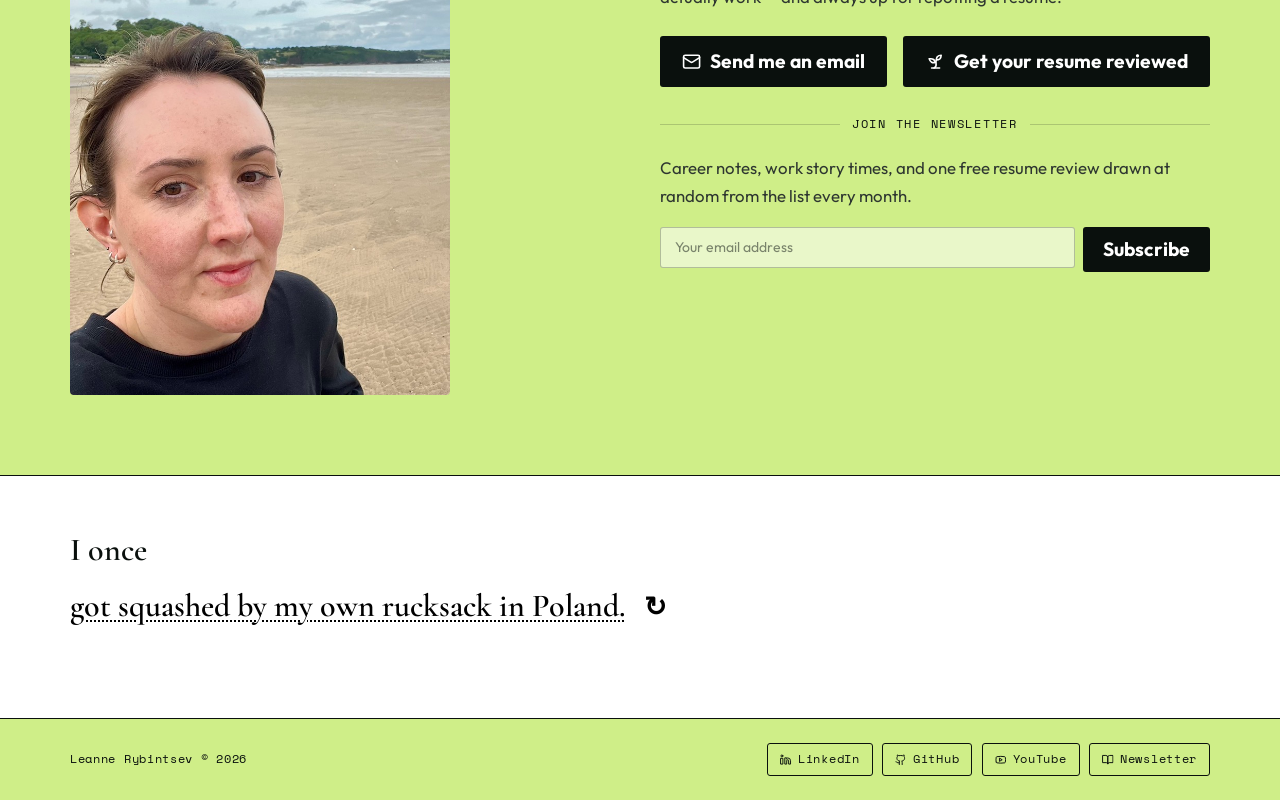
==== commit 27aaa21e: "copy update" ====
--- a/index.html
+++ b/index.html
@@ -103,7 +103,7 @@
           <h2 class="gardener-band-heading" id="gardener-band-heading">What if you don&rsquo;t need fixing? What if you just need <em>repotting?</em></h2>
           <p class="gardener-band-text">A gardener doesn&rsquo;t force plants to grow, or flowers to bloom. She provides the right conditions for it to happen, and guides the plant to the right place. That&rsquo;s what a good resume review does &mdash; your experience is already there, it just needs light, space, and pointing the right way.</p>
           <p class="gardener-band-text">Kind, honest, written reviews. <strong>Pay what you can, from $10.</strong> Can&rsquo;t do $10? There&rsquo;s a swap, and one free review drawn from my mailing list every month.</p>
-          <a href="cv-reviews.html" class="btn-primary">Get your resume reviewed</a>
+          <a href="cv-reviews.html" class="btn-primary">Get your CV reviewed</a>
         </div>
       </div>
     </section>
@@ -359,8 +359,8 @@
     <p class="visit-count" data-visit-count hidden>&#127793; <span data-visit-count-value></span> visits and counting</p>
   </footer>
 
-  <!-- Records the visit. Swap YOUR-CODE for your GoatCounter site code (see counter.js). -->
-  <script data-goatcounter="https://YOUR-CODE.goatcounter.com/count" async src="//gc.zgo.at/count.js"></script>
+  <!-- Records the visit. counter.js reads the total back out for the footer. -->
+  <script data-goatcounter="https://lrybintsev.goatcounter.com/count" async src="//gc.zgo.at/count.js"></script>
   <script src="main.js" defer></script>
   <script src="counter.js" defer></script>
 </body>
--- a/styles.css
+++ b/styles.css
@@ -29,15 +29,19 @@
   --clay-deep: #FB399A;         /* display italic accent words -> pink */
 
   --ink: #0A100D;
-  --text: #0A100D;
-  --text-soft: #0A100D;
-  --text-muted: #0A100D;
+  --text: #0A100D;              /* primary copy */
+  --text-soft: #2E3630;         /* lead paragraphs: a step off black */
+  --text-muted: #4F5952;        /* supporting copy — 7.3:1 on white, 5.6:1 on lime */
 
   --font-display: "Cormorant Garamond", Georgia, serif;
   --font-body: "Outfit", system-ui, sans-serif;
   --font-mono: "Space Mono", ui-monospace, monospace;
 
   --nav-height: 56px;
+
+  /* One content width for the whole site. Sections keep full-bleed
+     backgrounds; only their contents are constrained. */
+  --container: 1140px;
 }
 
 html { scroll-behavior: smooth; }
@@ -59,7 +63,7 @@
   display: flex;
   align-items: center;
   justify-content: space-between;
-  padding: 0 2.5rem;
+  padding: 0 max(2.5rem, calc((100% - var(--container)) / 2));
   height: var(--nav-height);
   background: var(--paper);
   border-bottom: 1px solid var(--mauve-border);
@@ -105,7 +109,7 @@
 /* ---------- SECTION HEADINGS (shared) ---------- */
 .section-tag {
   font-family: var(--font-mono);
-  font-size: 0.68rem;
+  font-size: 0.72rem;
   letter-spacing: 0.2em;
   text-transform: uppercase;
   color: var(--violet-deep);
@@ -115,7 +119,7 @@
 #connect .section-tag { color: var(--violet-deep); }
 .section-heading {
   font-family: var(--font-display);
-  font-size: clamp(2rem, 4vw, 3rem);
+  font-size: clamp(1.9rem, 3.4vw, 2.5rem);
   font-weight: 700;
   line-height: 1.1;
   margin-bottom: 2.5rem;
@@ -141,7 +145,7 @@
   display: flex;
   flex-direction: column;
   justify-content: center;
-  padding: 8rem 2.5rem 3rem;
+  padding: 8rem max(2.5rem, calc((100% - var(--container)) / 2)) 3rem;
   position: relative;
   overflow: hidden;
 }
@@ -160,10 +164,10 @@
   border: 1px solid var(--mauve-border-strong);
 }
 @media (max-width: 900px) {
-  .hero-inner { grid-template-columns: 1fr; gap: 2.5rem; }
+  .hero-inner { grid-template-columns: minmax(0, 1fr); gap: 2.5rem; }
   .hero-photo-large { max-width: 280px; margin-left: auto; margin-right: auto; }
 }
-.hero-avatar-row { display: flex; align-items: center; gap: 1rem; margin-bottom: 1.5rem; }
+.hero-avatar-row { display: flex; flex-wrap: wrap; align-items: center; gap: 1rem; margin-bottom: 1.5rem; }
 .hero-avatar-wrap {
   width: 56px; height: 56px;
   border-radius: 50%;
@@ -182,6 +186,7 @@
   font-family: var(--font-mono);
   font-size: 0.72rem;
   letter-spacing: 0.18em;
+  min-width: 0;
   text-transform: uppercase;
   color: var(--violet-deep);
   line-height: 2.4;
@@ -189,6 +194,7 @@
 .hero-headline {
   font-family: var(--font-display);
   font-size: clamp(2.8rem, 6vw, 5.2rem);
+  overflow-wrap: break-word;
   font-weight: 700;
   line-height: 1.05;
   color: var(--ink);
@@ -208,7 +214,7 @@
   text-decoration: underline;
   text-underline-offset: 3px;
 }
-.hero-actions { display: flex; align-items: center; gap: 1.5rem; }
+.hero-actions { display: flex; flex-wrap: wrap; align-items: center; gap: 1.5rem; }
 .btn-primary {
   background: #0A100D;
   color: #FFFFFF;
@@ -233,7 +239,7 @@
 .btn-ghost:hover { background: var(--violet); color: #FFFFFF; }
 
 
-.social-links { display: flex; gap: 1rem; align-items: center; }
+.social-links { display: flex; flex-wrap: wrap; gap: 1rem; align-items: center; }
 .social-links a {
   color: var(--violet-deep);
   font-size: 0.75rem;
@@ -253,7 +259,7 @@
   grid-template-columns: repeat(4, 1fr);
   gap: 2rem;
   border-top: 1px solid var(--mauve-border);
-  padding: 2rem 2.5rem 0;
+  padding: 2rem 0 0;
   margin-top: 3rem;
 }
 .stat-number {
@@ -265,7 +271,7 @@
   margin-bottom: 0.3rem;
 }
 .stat-label {
-  font-size: 0.7rem;
+  font-size: 0.72rem;
   font-family: var(--font-mono);
   letter-spacing: 0.12em;
   text-transform: uppercase;
@@ -273,7 +279,7 @@
 }
 
 /* SECTIONS */
-section { padding: 5rem 2.5rem; }
+section { padding: 5rem max(2.5rem, calc((100% - var(--container)) / 2)); }
 #section-work       { background: var(--paper); }
 #background         { background: var(--paper); border-top: 1px solid var(--paper-divider); }
 #section-written    { background: var(--paper-dark); }
@@ -306,7 +312,7 @@
 .work-card:nth-child(3n) { border-right: none; }
 .work-card-tag {
   font-family: var(--font-mono);
-  font-size: 0.62rem;
+  font-size: 0.72rem;
   letter-spacing: 0.15em;
   text-transform: uppercase;
   color: var(--violet-deep);
@@ -336,7 +342,7 @@
   display: grid;
   grid-template-rows: 0fr;
   transition: grid-template-rows 0.35s ease;
-  font-size: 0.95rem;
+  font-size: 1.0625rem;
   color: var(--text-muted);
   line-height: 1.65;
 }
@@ -371,7 +377,7 @@
 }
 .project-tag {
   font-family: var(--font-mono);
-  font-size: 0.62rem;
+  font-size: 0.72rem;
   letter-spacing: 0.15em;
   text-transform: uppercase;
   color: var(--violet-deep);
@@ -385,7 +391,7 @@
   margin-bottom: 0.5rem;
 }
 .project-desc {
-  font-size: 0.95rem;
+  font-size: 1.0625rem;
   color: var(--text-muted);
   line-height: 1.6;
 }
@@ -407,7 +413,7 @@
 .bg-card .bg-card-desc { color: #FFFFFF; }
 .bg-card-tag {
   font-family: var(--font-mono);
-  font-size: 0.62rem;
+  font-size: 0.72rem;
   letter-spacing: 0.12em;
   text-transform: uppercase;
   color: var(--violet-deep);
@@ -422,7 +428,7 @@
   line-height: 1.2;
 }
 .bg-card-desc {
-  font-size: 0.95rem;
+  font-size: 1.0625rem;
   color: var(--text-muted);
   line-height: 1.6;
 }
@@ -430,7 +436,7 @@
 /* WRITTEN / HOSTED (wr-*) */
 .wr-subsection-label {
   font-family: var(--font-mono);
-  font-size: 0.68rem;
+  font-size: 0.72rem;
   letter-spacing: 0.2em;
   text-transform: uppercase;
   color: var(--text-muted);
@@ -466,14 +472,14 @@
 #section-watchread .wr-card:hover .wr-card-link { color: #0A100D; }
 .wr-card-type {
   font-family: var(--font-mono);
-  font-size: 0.62rem;
+  font-size: 0.72rem;
   letter-spacing: 0.15em;
   text-transform: uppercase;
   color: var(--text-muted);
   margin-bottom: 0.5rem;
 }
 .wr-card-title {
-  font-size: 1rem;
+  font-size: 1.0625rem;
   font-weight: 500;
   color: var(--text);
   line-height: 1.4;
@@ -534,7 +540,7 @@
   padding: 0;
   border-radius: 50%;
   border: none;
-  background: var(--text-muted);
+  background: var(--ink);
   opacity: 0.4;
   cursor: pointer;
   transition: opacity 0.15s, background 0.15s;
@@ -548,7 +554,7 @@
 /* EASTER EGG */
 #easteregg {
   background: var(--paper);
-  padding: 3rem 2.5rem;
+  padding: 3rem max(2.5rem, calc((100% - var(--container)) / 2));
   border-top: 1px solid var(--paper-border);
   min-height: 14rem;
 }
@@ -595,7 +601,7 @@
 /* BEYOND */
 #beyond {
   background: var(--mauve);
-  padding: 5rem 2.5rem;
+  padding: 5rem max(2.5rem, calc((100% - var(--container)) / 2));
 }
 #beyond .section-heading { color: var(--ink); }
 .beyond-grid {
@@ -613,7 +619,7 @@
 .beyond-icon { font-size: 1.4rem; margin-bottom: 0.6rem; }
 .beyond-label {
   font-family: var(--font-mono);
-  font-size: 0.68rem;
+  font-size: 0.72rem;
   letter-spacing: 0.14em;
   text-transform: uppercase;
   color: var(--violet-deep);
@@ -621,7 +627,7 @@
 }
 .beyond-label--clay { color: var(--clay-deep); }
 .beyond-text {
-  font-size: 0.95rem;
+  font-size: 1.0625rem;
   color: var(--text-soft);
   line-height: 1.6;
 }
@@ -635,14 +641,14 @@
 #connect {
   background: var(--mauve);
   color: var(--ink);
-  padding: 3rem 2.5rem 5rem;
+  padding: 3rem max(2.5rem, calc((100% - var(--container)) / 2)) 5rem;
 }
 .connect-inner {
   display: grid;
   grid-template-columns: 1fr 1fr;
   gap: 4rem;
   align-items: start;
-  max-width: 900px;
+  /* No inner cap: #connect already supplies the shared container inset. */
 }
 .connect-heading {
   font-family: var(--font-display);
@@ -656,7 +662,7 @@
   display: block;
   margin-top: 2rem;
   width: 100%;
-  max-width: 260px;
+  max-width: 380px;
   aspect-ratio: 4 / 5;
   object-fit: cover;
   border-radius: 4px;
@@ -664,7 +670,7 @@
 .connect-right { padding-top: calc(clamp(2.5rem, 5vw, 4rem) * 1.05 + 2rem); }
 .connect-tag {
   font-family: var(--font-mono);
-  font-size: 0.68rem;
+  font-size: 0.72rem;
   letter-spacing: 0.18em;
   text-transform: uppercase;
   color: var(--violet-deep);
@@ -682,6 +688,13 @@
   align-items: center;
   gap: 1rem;
 }
+/* The two-column track is for the pair of buttons. Everything else in here
+   (divider, newsletter blurb, Kit form) is full-width and must span both,
+   otherwise it gets dealt into the button columns. */
+.connect-actions > .newsletter-divider,
+.connect-actions > .connect-text,
+.connect-actions > .newsletter-form { grid-column: 1 / -1; }
+.connect-actions > .connect-text { margin-bottom: 0; }
 .btn-email {
   background: #0A100D;
   color: #FFFFFF;
@@ -725,7 +738,7 @@
 }
 .newsletter-divider-label {
   font-family: var(--font-mono);
-  font-size: 0.65rem;
+  font-size: 0.72rem;
   letter-spacing: 0.15em;
   text-transform: uppercase;
   color: var(--violet-deep);
@@ -838,7 +851,7 @@
 .site-footer {
   background: var(--mauve);
   border-top: 1px solid var(--mauve-border);
-  padding: 1.5rem 2.5rem;
+  padding: 1.5rem max(2.5rem, calc((100% - var(--container)) / 2));
   display: flex;
   justify-content: space-between;
   align-items: center;
@@ -856,7 +869,7 @@
   align-items: center;
   gap: 0.4rem;
   font-family: var(--font-mono);
-  font-size: 0.7rem;
+  font-size: 0.72rem;
   letter-spacing: 0.06em;
   color: var(--violet-deep);
   text-decoration: none;
@@ -868,10 +881,21 @@
 .footer-btn:hover { background: var(--mauve-hover); color: #FFFFFF; }
 .site-footer p {
   font-family: var(--font-mono);
-  font-size: 0.7rem;
+  font-size: 0.72rem;
   color: var(--violet-deep);
   letter-spacing: 0.06em;
 }
+
+/* Footer visit counter. Populated by counter.js; stays hidden if the count
+   can't be fetched, so the footer never shows a placeholder or a zero. */
+.visit-count {
+  font-family: var(--font-mono);
+  font-size: 0.72rem;
+  color: var(--violet-deep);
+  letter-spacing: 0.06em;
+  opacity: 0.85;
+}
+.visit-count[hidden] { display: none; }
 
 /* ANIMATIONS */
 @keyframes fadeUp {
@@ -889,7 +913,7 @@
 
 /* ---------- SHORTS SHELF ---------- */
 .shorts-blurb {
-  font-size: 0.95rem;
+  font-size: 1rem;
   color: var(--text-muted);
   line-height: 1.6;
   margin: 0.6rem 0 1rem;
@@ -965,7 +989,7 @@
   top: 0.5rem;
   left: 0.5rem;
   font-family: var(--font-mono);
-  font-size: 0.55rem;
+  font-size: 0.68rem;
   letter-spacing: 0.12em;
   text-transform: uppercase;
   color: #FFFFFF;
@@ -1039,6 +1063,12 @@
   #connect          { padding: 3.5rem 1.25rem; }
   .site-nav         { padding: 0 1.25rem; }
   #hero             { padding: 7rem 1.25rem 3rem; }
+  .hero-headline    { font-size: clamp(2.1rem, 8.5vw, 2.8rem); }
+  /* Neutralise the hand-placed line breaks (they force lines far wider than a
+     phone) so the headline wraps to the viewport instead. */
+  .hero-headline br::before { content: " "; white-space: normal; }
+  .hero-role        { font-size: 0.65rem; letter-spacing: 0.12em; line-height: 1.8; }
+  .hero-actions     { gap: 1rem; }
   .site-footer      { padding: 2rem 1.25rem; }
   .connect-actions  { grid-template-columns: 1fr; width: 100%; }
   .btn-email        { text-align: center; }
@@ -1081,12 +1111,12 @@
 
 /* HERO */
 .post-hero {
-  padding: 8rem 2.5rem 4rem;
+  padding: 8rem max(2.5rem, calc((100% - var(--container)) / 2)) 4rem;
   background: var(--mauve);
 }
 .post-meta {
   font-family: var(--font-mono);
-  font-size: 0.68rem;
+  font-size: 0.72rem;
   letter-spacing: 0.2em;
   text-transform: uppercase;
   color: var(--violet-deep);
@@ -1123,7 +1153,7 @@
 .post-image-wrap {
   max-width: 680px;
   margin: 0 auto;
-  padding: 0 2.5rem;
+  padding: 0 max(2.5rem, calc((100% - var(--container)) / 2));
   transform: translateY(-2rem);
 }
 .post-image-wrap img {
@@ -1134,7 +1164,7 @@
 }
 .post-image-caption {
   font-family: var(--font-mono);
-  font-size: 0.65rem;
+  font-size: 0.72rem;
   color: var(--text-muted);
   letter-spacing: 0.08em;
   text-transform: uppercase;
@@ -1146,7 +1176,7 @@
 .post-content {
   max-width: 680px;
   margin: 0 auto;
-  padding: 3rem 2.5rem 6rem;
+  padding: 3rem max(2.5rem, calc((100% - var(--container)) / 2)) 6rem;
 }
 .post-content p {
   margin-bottom: 1.4rem;
@@ -1185,7 +1215,7 @@
 .tip-emoji { font-size: 1.3rem; flex-shrink: 0; padding-top: 0.1rem; }
 .tip-label {
   font-family: var(--font-mono);
-  font-size: 0.68rem;
+  font-size: 0.72rem;
   letter-spacing: 0.15em;
   text-transform: uppercase;
   color: var(--violet-deep);
@@ -1249,7 +1279,7 @@
 }
 .step-number {
   font-family: var(--font-mono);
-  font-size: 0.68rem;
+  font-size: 0.72rem;
   letter-spacing: 0.15em;
   text-transform: uppercase;
   color: var(--ink);
@@ -1265,7 +1295,7 @@
 }
 .step-icon { margin-right: 0.45em; }
 .step-desc {
-  font-size: 0.95rem;
+  font-size: 1.0625rem;
   color: var(--text-muted);
   line-height: 1.65;
 }
@@ -1301,16 +1331,17 @@
   display: flex;
   flex-direction: column;
 }
-.price-card--rush { border-color: var(--clay); }
+/* Highlighted card. Was the old rush tier; now marks the free monthly draw. */
+.price-card--feature { border-color: var(--clay); }
 .price-tier {
   font-family: var(--font-mono);
-  font-size: 0.68rem;
+  font-size: 0.72rem;
   letter-spacing: 0.18em;
   text-transform: uppercase;
   color: var(--violet-deep);
   margin-bottom: 0.6rem;
 }
-.price-card--rush .price-tier { color: var(--ink); }
+.price-card--feature .price-tier { color: var(--ink); }
 .price-amount {
   font-family: var(--font-display);
   font-size: 2.6rem;
@@ -1333,7 +1364,7 @@
   flex-grow: 1;
 }
 .price-features li {
-  font-size: 0.95rem;
+  font-size: 1.0625rem;
   color: var(--text-muted);
   line-height: 1.6;
   padding-left: 1.1rem;
@@ -1346,7 +1377,7 @@
   left: 0;
   color: var(--violet-deep);
 }
-.price-card--rush .price-features li::before { color: var(--ink); }
+.price-card--feature .price-features li::before { color: var(--ink); }
 .btn-buy {
   display: block;
   text-align: center;
@@ -1373,7 +1404,7 @@
 }
 .founding-offer-label {
   font-family: var(--font-mono);
-  font-size: 0.62rem;
+  font-size: 0.72rem;
   letter-spacing: 0.15em;
   text-transform: uppercase;
   color: var(--ink);
@@ -1391,7 +1422,7 @@
 }
 
 .pricing-smallprint {
-  font-size: 0.85rem;
+  font-size: 0.9rem;
   color: var(--text-muted);
   line-height: 1.7;
   margin-top: 1.5rem;
@@ -1428,7 +1459,7 @@
 }
 .faq-item[open] summary::after { transform: translateY(-50%) rotate(45deg); }
 .faq-answer {
-  font-size: 1rem;
+  font-size: 1.0625rem;
   color: var(--text-muted);
   line-height: 1.7;
   padding: 0 0 1.2rem;
@@ -1438,11 +1469,11 @@
 /* ---------- BOTTOM CTA ---------- */
 .cv-cta {
   background: var(--mauve);
-  padding: 5rem 2.5rem;
+  padding: 5rem max(2.5rem, calc((100% - var(--container)) / 2));
 }
 .cv-cta-heading {
   font-family: var(--font-display);
-  font-size: clamp(2rem, 4vw, 3rem);
+  font-size: clamp(1.9rem, 3.4vw, 2.5rem);
   font-weight: 700;
   line-height: 1.1;
   color: var(--ink);
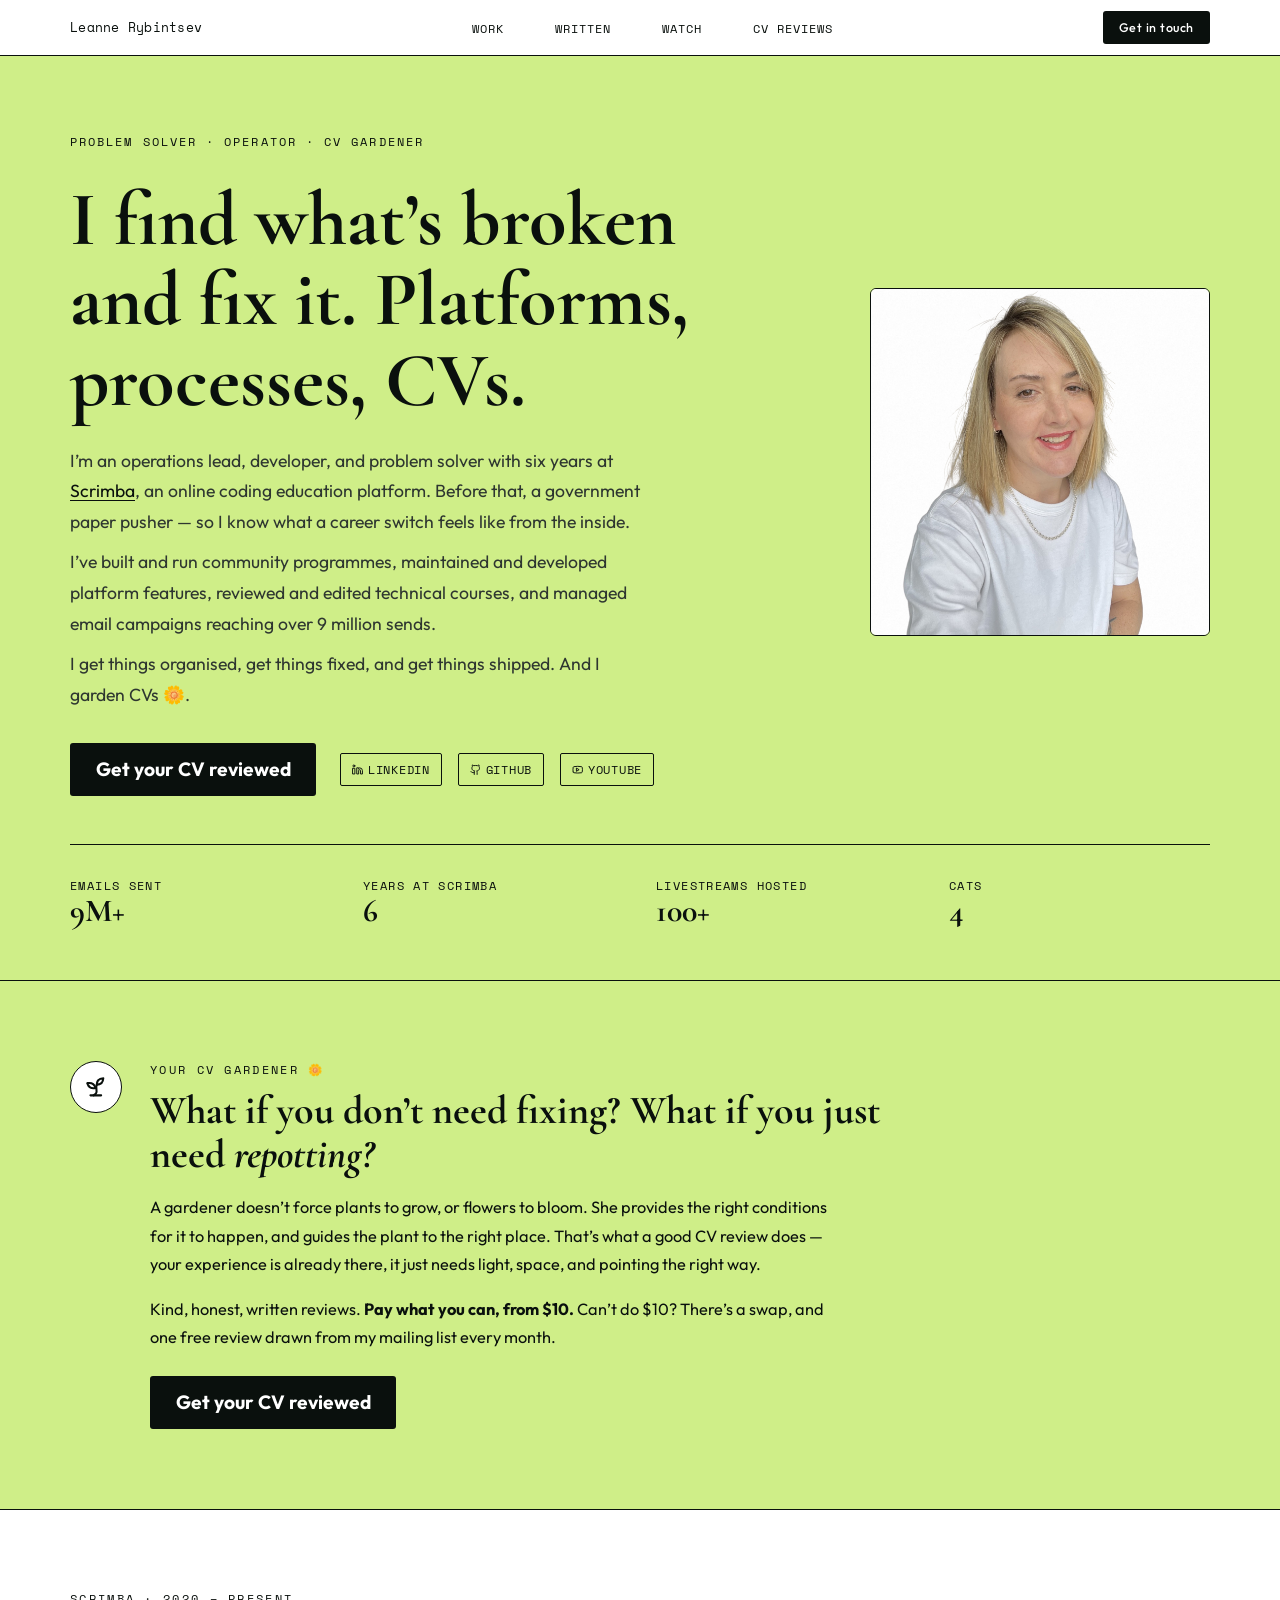
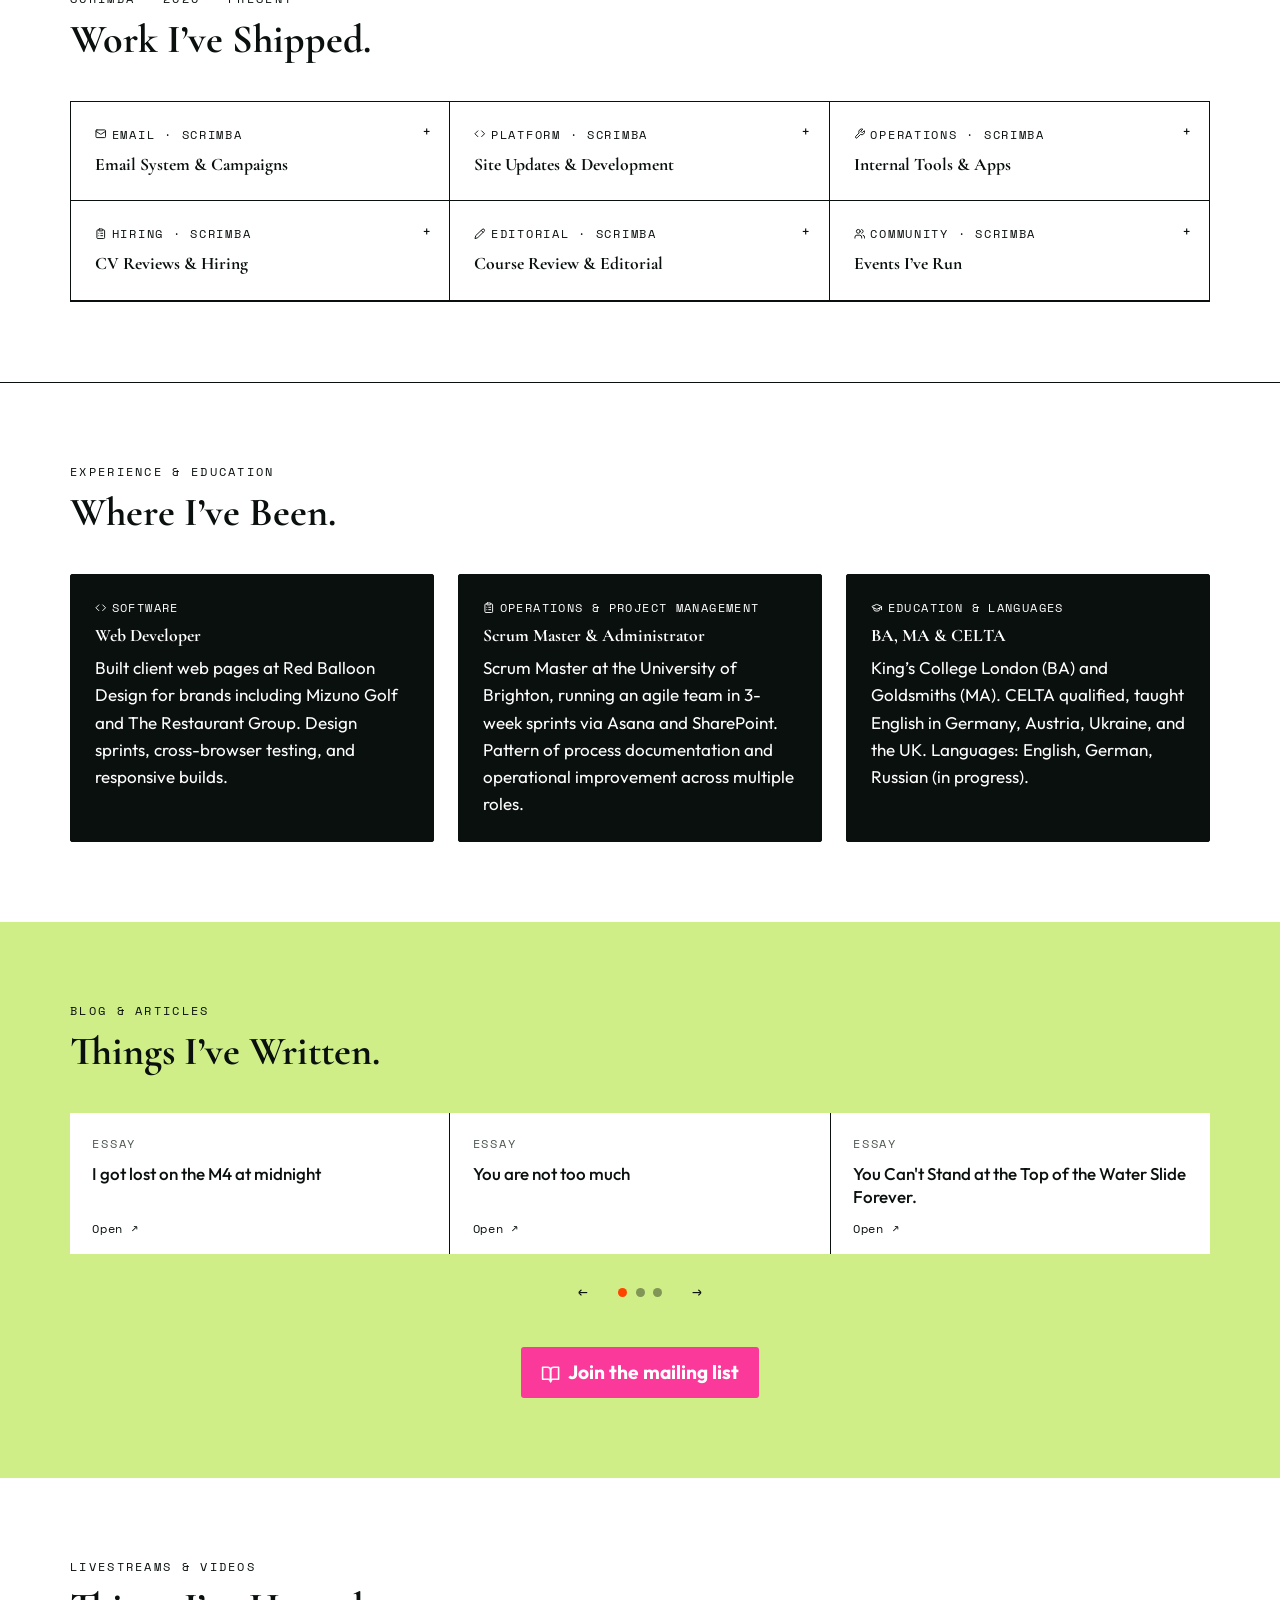
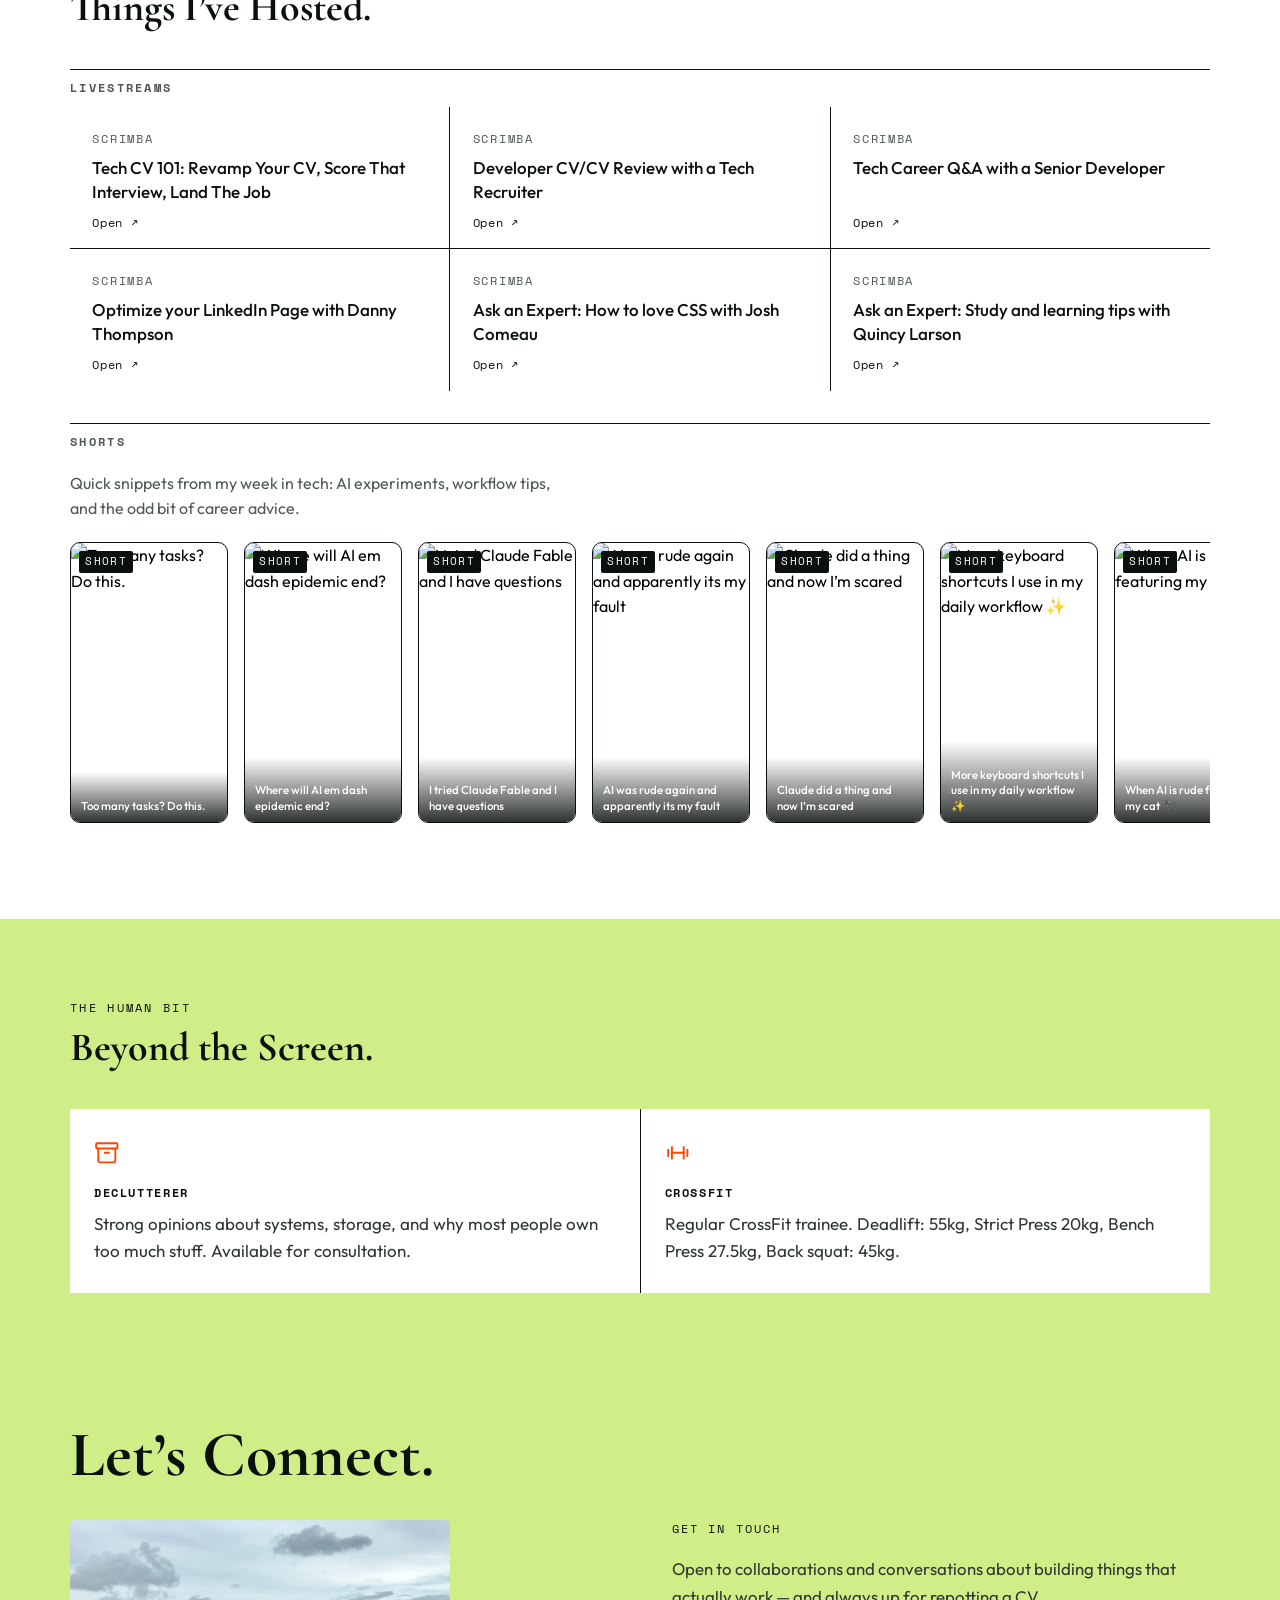
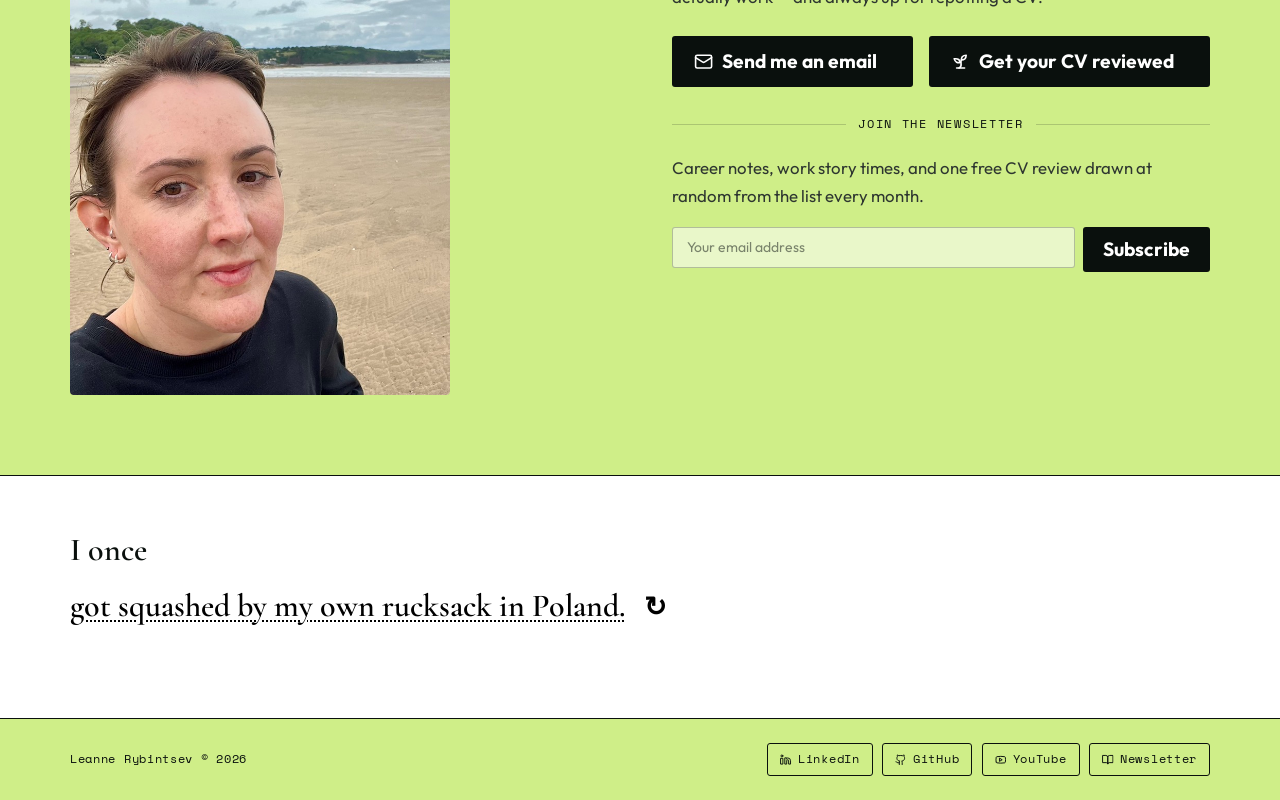
==== commit 319a8dcc: "copy updates" ====
--- a/index.html
+++ b/index.html
@@ -4,13 +4,13 @@
   <meta charset="UTF-8" />
   <meta name="viewport" content="width=device-width, initial-scale=1.0" />
   <title>Leanne Rybintsev</title>
-  <meta name="description" content="Leanne Rybintsev — Operations Lead at Scrimba and your resume gardener. I find what's broken and fix it: platforms, processes, resumes. Pay-what-you-can resume reviews from $10." />
-  <meta property="og:title" content="Leanne Rybintsev — Operations Lead &amp; Resume Gardener" />
-  <meta property="og:description" content="Operations Lead at Scrimba and your resume gardener. Pay-what-you-can resume reviews from $10. You might not need fixing — you might just need repotting." />
+  <meta name="description" content="Leanne Rybintsev — Operations Lead at Scrimba and your CV gardener. I find what's broken and fix it: platforms, processes, CVs. Pay-what-you-can CV reviews from $10." />
+  <meta property="og:title" content="Leanne Rybintsev — Operations Lead &amp; CV Gardener" />
+  <meta property="og:description" content="Operations Lead at Scrimba and your CV gardener. Pay-what-you-can CV reviews from $10. You might not need fixing — you might just need repotting." />
   <meta property="og:type" content="website" />
   <meta name="twitter:card" content="summary" />
-  <meta name="twitter:title" content="Leanne Rybintsev — Operations Lead &amp; Resume Gardener" />
-  <meta name="twitter:description" content="Operations Lead at Scrimba and your resume gardener. Pay-what-you-can resume reviews from $10." />
+  <meta name="twitter:title" content="Leanne Rybintsev — Operations Lead &amp; CV Gardener" />
+  <meta name="twitter:description" content="Operations Lead at Scrimba and your CV gardener. Pay-what-you-can CV reviews from $10." />
 
   <link rel="icon" type="image/svg+xml" href="favicon.svg" />
   <link rel="preconnect" href="https://fonts.googleapis.com" />
@@ -46,7 +46,7 @@
       <li><a href="#section-work">Work</a></li>
       <li><a href="#section-written">Written</a></li>
       <li><a href="#section-watchread">Watch</a></li>
-      <li><a href="cv-reviews.html">Resume Reviews</a></li>
+      <li><a href="cv-reviews.html">CV Reviews</a></li>
     </ul>
     <a href="#connect" class="nav-cta">Get in touch</a>
   </nav>
@@ -56,16 +56,16 @@
       <div class="hero-inner">
         <div class="hero-copy">
         <div class="hero-avatar-row">
-          <span class="hero-role">Problem Solver &middot; Operator &middot; Resume Gardener</span>
+          <span class="hero-role">Problem Solver &middot; Operator &middot; CV Gardener</span>
         </div>
         <h1 class="hero-headline" id="hero-headline">
-          I find what&rsquo;s broken<br />and fix it. Platforms,<br />processes, <em>resumes.</em>
+          I find what&rsquo;s broken<br />and fix it. Platforms,<br />processes, <em>CVs.</em>
         </h1>
         <p class="hero-bio">I&rsquo;m an operations lead, developer, and problem solver with six years at <a href="https://scrimba.com" target="_blank" rel="noopener noreferrer">Scrimba</a>, an online coding education platform. Before that, a government paper pusher &mdash; so I know what a career switch feels like from the inside.</p>
         <p class="hero-bio">I&rsquo;ve built and run community programmes, maintained and developed platform features, reviewed and edited technical courses, and managed email campaigns reaching over 9 million sends.</p>
-        <p class="hero-bio">I get things organised, get things fixed, and get things shipped. And I garden resumes &#127804;.</p>
+        <p class="hero-bio">I get things organised, get things fixed, and get things shipped. And I garden CVs &#127804;.</p>
         <div class="hero-actions">
-          <a href="cv-reviews.html" class="btn-primary">Get your resume reviewed</a>
+          <a href="cv-reviews.html" class="btn-primary">Get your CV reviewed</a>
           <div class="social-links">
             <a href="https://www.linkedin.com/in/leannerybintsev/" target="_blank" rel="noopener noreferrer"><svg class="icon" aria-hidden="true"><use href="#i-linkedin"/></svg>LinkedIn</a>
             <a href="https://github.com/lkrryba/lkrryba" target="_blank" rel="noopener noreferrer"><svg class="icon" aria-hidden="true"><use href="#i-github"/></svg>GitHub</a>
@@ -99,9 +99,9 @@
       <div class="gardener-band">
         <div class="gardener-band-icon" aria-hidden="true"><svg class="icon"><use href="#i-sprout"/></svg></div>
         <div class="gardener-band-copy">
-          <div class="section-tag">Your resume gardener &#127804;</div>
+          <div class="section-tag">Your CV gardener &#127804;</div>
           <h2 class="gardener-band-heading" id="gardener-band-heading">What if you don&rsquo;t need fixing? What if you just need <em>repotting?</em></h2>
-          <p class="gardener-band-text">A gardener doesn&rsquo;t force plants to grow, or flowers to bloom. She provides the right conditions for it to happen, and guides the plant to the right place. That&rsquo;s what a good resume review does &mdash; your experience is already there, it just needs light, space, and pointing the right way.</p>
+          <p class="gardener-band-text">A gardener doesn&rsquo;t force plants to grow, or flowers to bloom. She provides the right conditions for it to happen, and guides the plant to the right place. That&rsquo;s what a good CV review does &mdash; your experience is already there, it just needs light, space, and pointing the right way.</p>
           <p class="gardener-band-text">Kind, honest, written reviews. <strong>Pay what you can, from $10.</strong> Can&rsquo;t do $10? There&rsquo;s a swap, and one free review drawn from my mailing list every month.</p>
           <a href="cv-reviews.html" class="btn-primary">Get your CV reviewed</a>
         </div>
@@ -136,9 +136,9 @@
 
         <button type="button" class="work-card" aria-expanded="false">
           <div class="work-card-tag"><svg class="icon tag-icon" aria-hidden="true"><use href="#i-clipboard"/></svg>Hiring &middot; Scrimba</div>
-          <div class="work-card-title">Resume Reviews &amp; Hiring</div>
-          <span class="work-card-arrow" aria-hidden="true">+</span>
-          <div class="work-card-detail"><div>Hundreds of resumes reviewed, in hiring and in professional live streams. Both sides of the interview table. Now a service: personal, written reviews tailored to the region you&rsquo;re applying in, pay what you can from $10.</div></div>
+          <div class="work-card-title">CV Reviews &amp; Hiring</div>
+          <span class="work-card-arrow" aria-hidden="true">+</span>
+          <div class="work-card-detail"><div>Hundreds of CVs reviewed, in hiring and in professional live streams. Both sides of the interview table. Now a service: personal, written reviews tailored to the region you&rsquo;re applying in, pay what you can from $10.</div></div>
         </button>
 
         <button type="button" class="work-card" aria-expanded="false">
@@ -250,12 +250,12 @@
       <div class="wr-grid">
         <article class="wr-card">
           <div class="wr-card-type">Scrimba</div>
-          <div class="wr-card-title">Tech Resume 101: Revamp Your CV, Score That Interview, Land The Job</div>
+          <div class="wr-card-title">Tech CV 101: Revamp Your CV, Score That Interview, Land The Job</div>
           <a href="https://www.youtube.com/watch?v=6GlOB9urlCo" target="_blank" rel="noopener noreferrer" class="wr-card-link">Open ↗</a>
         </article>
         <article class="wr-card">
           <div class="wr-card-type">Scrimba</div>
-          <div class="wr-card-title">Developer CV/Resume Review with a Tech Recruiter</div>
+          <div class="wr-card-title">Developer CV/CV Review with a Tech Recruiter</div>
           <a href="https://www.youtube.com/watch?v=-F67VnFaadA" target="_blank" rel="noopener noreferrer" class="wr-card-link">Open ↗</a>
         </article>
         <article class="wr-card">
@@ -310,15 +310,15 @@
         </div>
         <div class="connect-right">
           <div class="connect-tag">Get in touch</div>
-          <p class="connect-text">Open to collaborations and conversations about building things that actually work &mdash; and always up for repotting a resume.</p>
+          <p class="connect-text">Open to collaborations and conversations about building things that actually work &mdash; and always up for repotting a CV.</p>
           <div class="connect-actions">
             <a href="mailto:hello@lrybintsev.com" class="btn-email"><svg class="icon" aria-hidden="true"><use href="#i-mail"/></svg>Send me an email</a>
-            <a href="cv-reviews.html" class="btn-email"><svg class="icon" aria-hidden="true"><use href="#i-sprout"/></svg>Get your resume reviewed</a>
+            <a href="cv-reviews.html" class="btn-email"><svg class="icon" aria-hidden="true"><use href="#i-sprout"/></svg>Get your CV reviewed</a>
             <!-- <a href="https://www.linkedin.com/in/leannerybintsev/" target="_blank" rel="noopener noreferrer" class="connect-social"><svg class="icon" aria-hidden="true"><use href="#i-linkedin"/></svg>LinkedIn</a> -->
             <div class="newsletter-divider">
               <span class="newsletter-divider-label">Join the newsletter</span>
             </div>
-            <p class="connect-text">Career notes, work story times, and one free resume review drawn at random from the list every month.</p>
+            <p class="connect-text">Career notes, work story times, and one free CV review drawn at random from the list every month.</p>
             <form action="https://app.kit.com/forms/9500357/subscriptions" class="seva-form formkit-form newsletter-form" method="post" data-sv-form="9500357" data-uid="9ef2ff9e05" data-format="inline" data-version="5">
               <div data-element="fields" data-stacked="false" class="seva-fields formkit-fields newsletter-fields">
                 <div class="formkit-field newsletter-input-wrap">
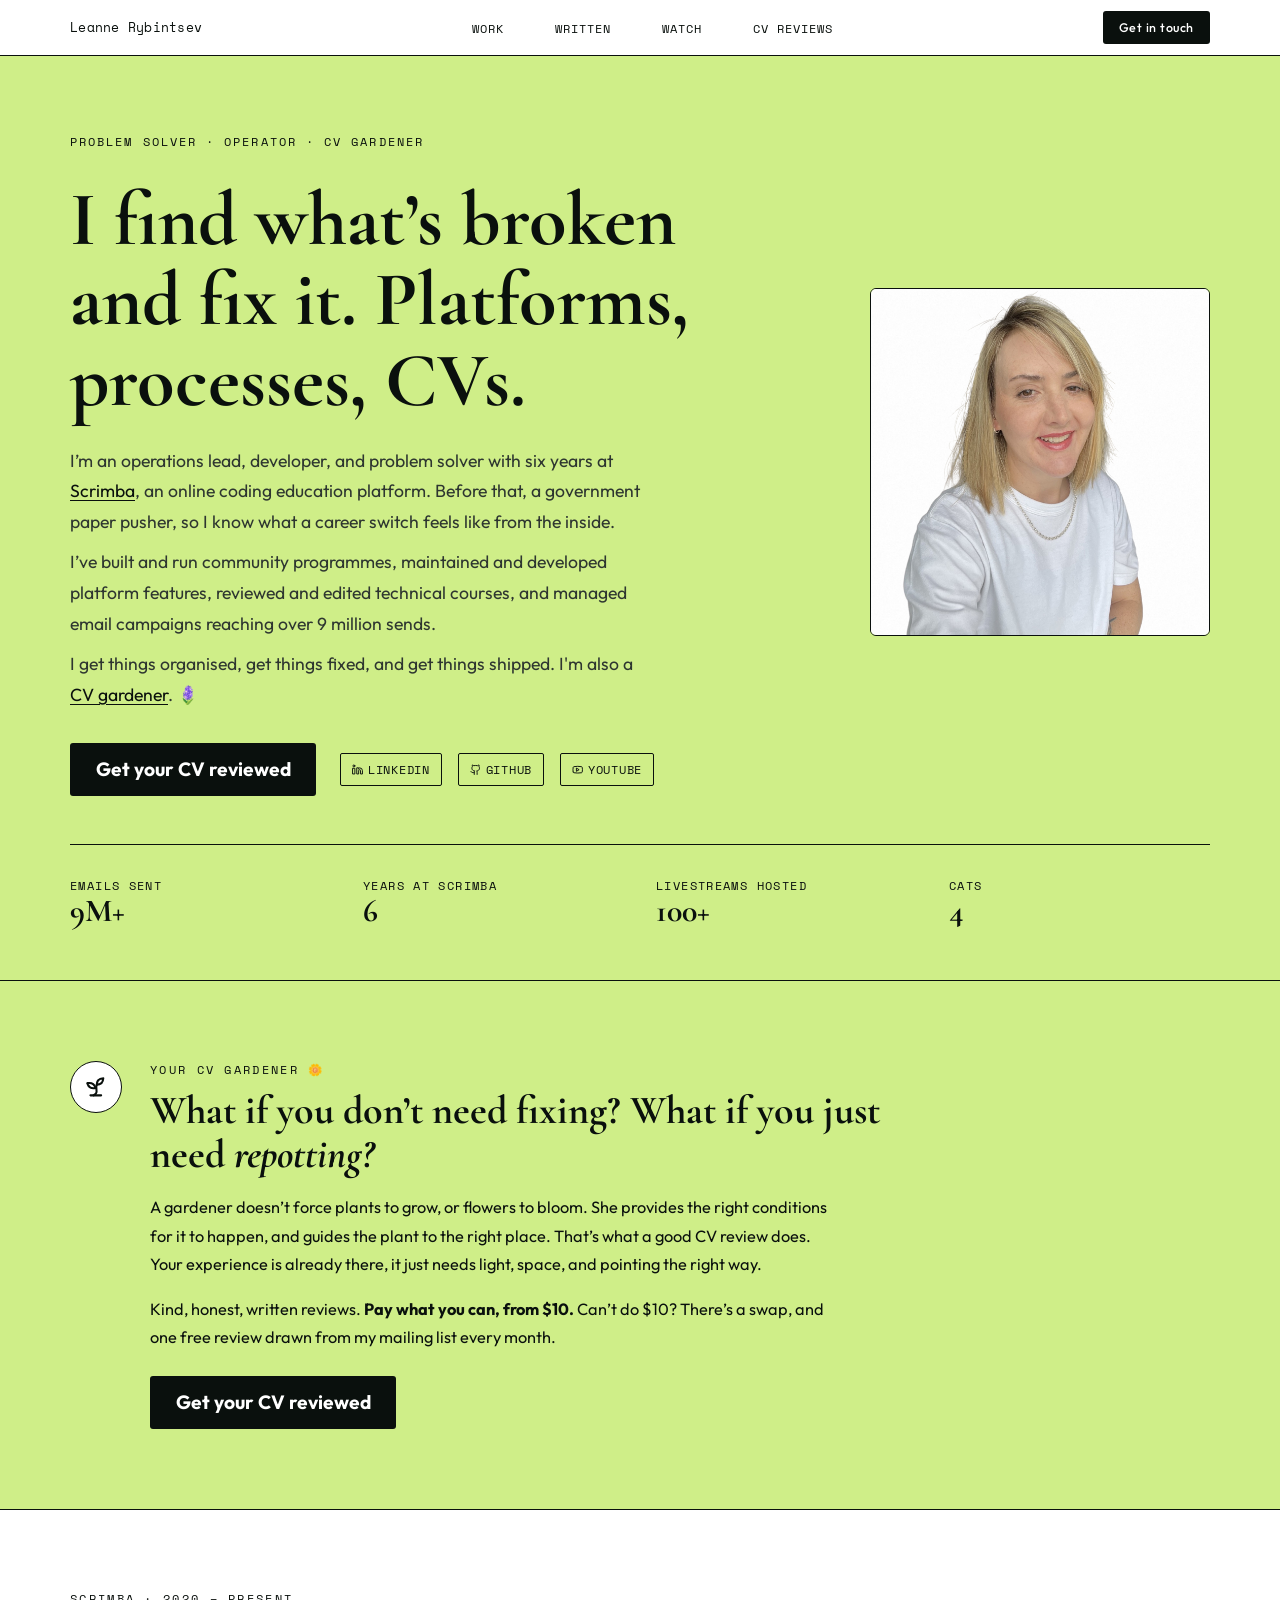
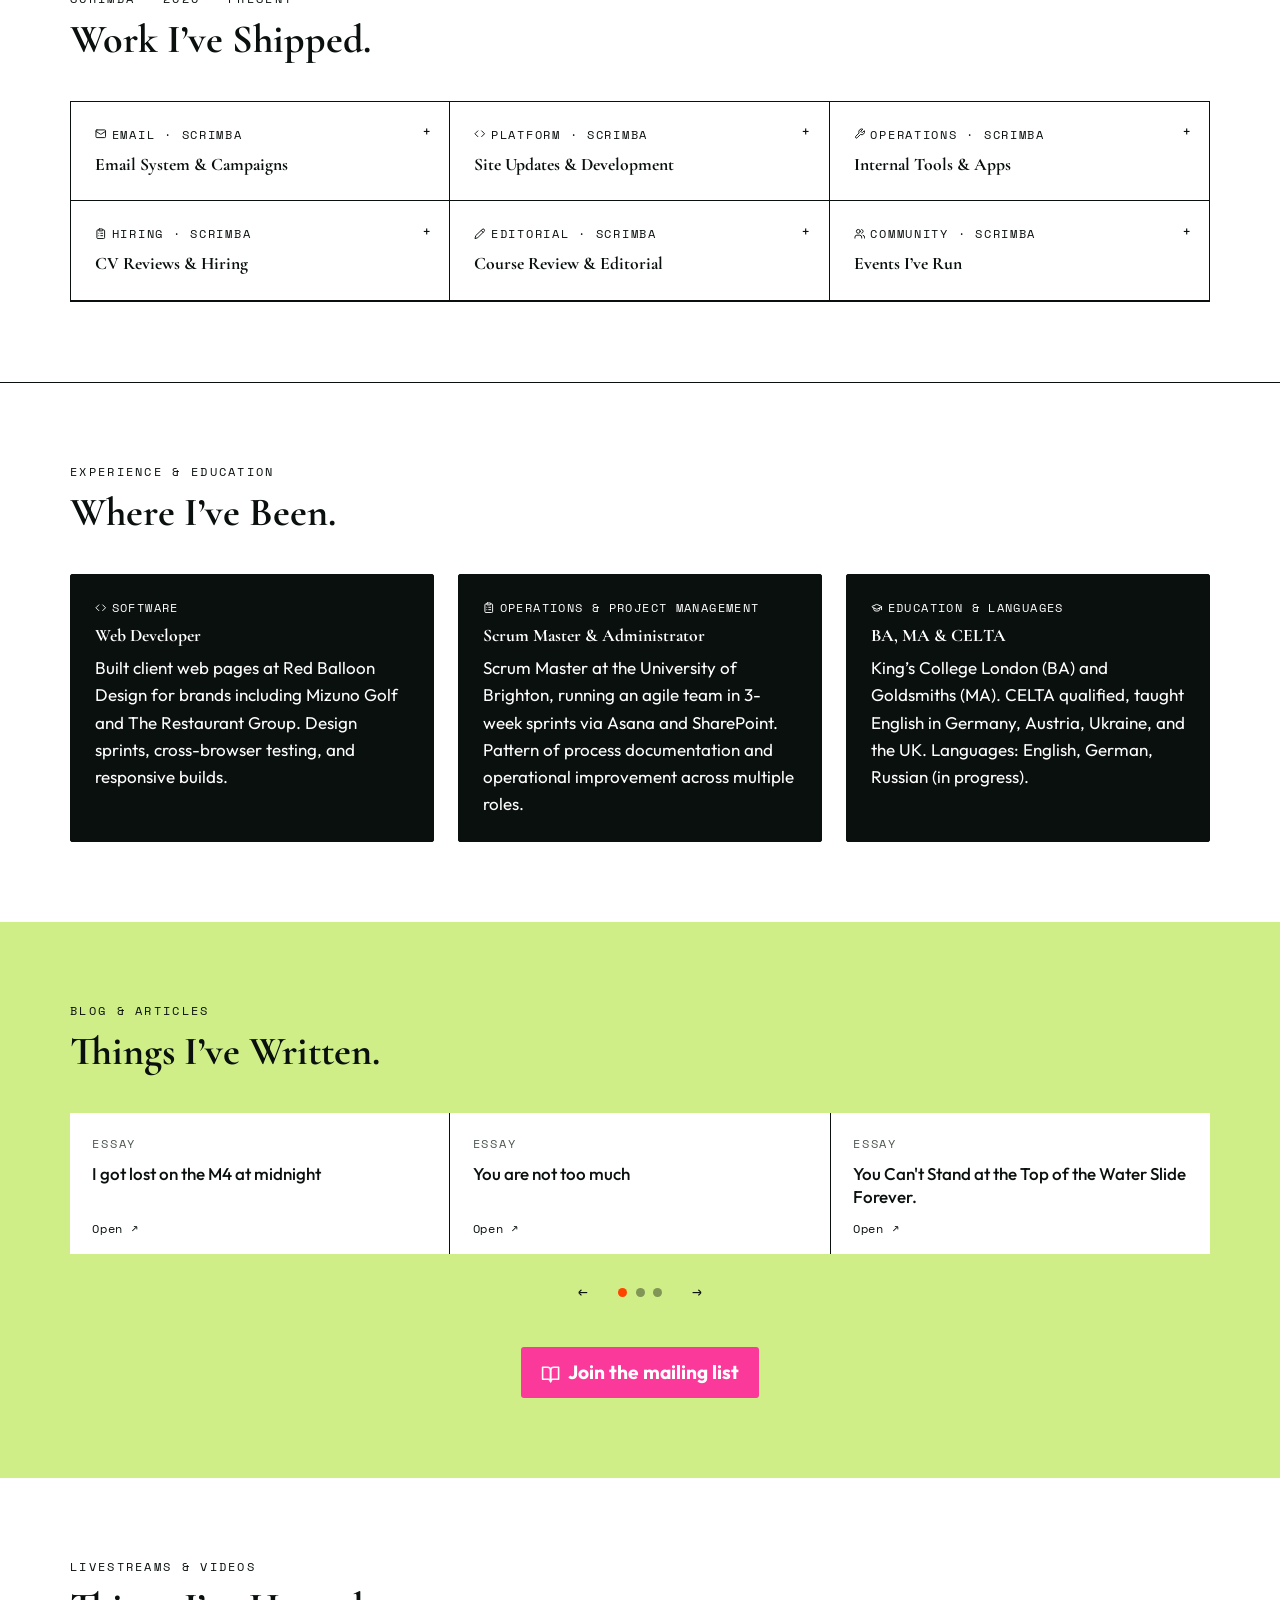
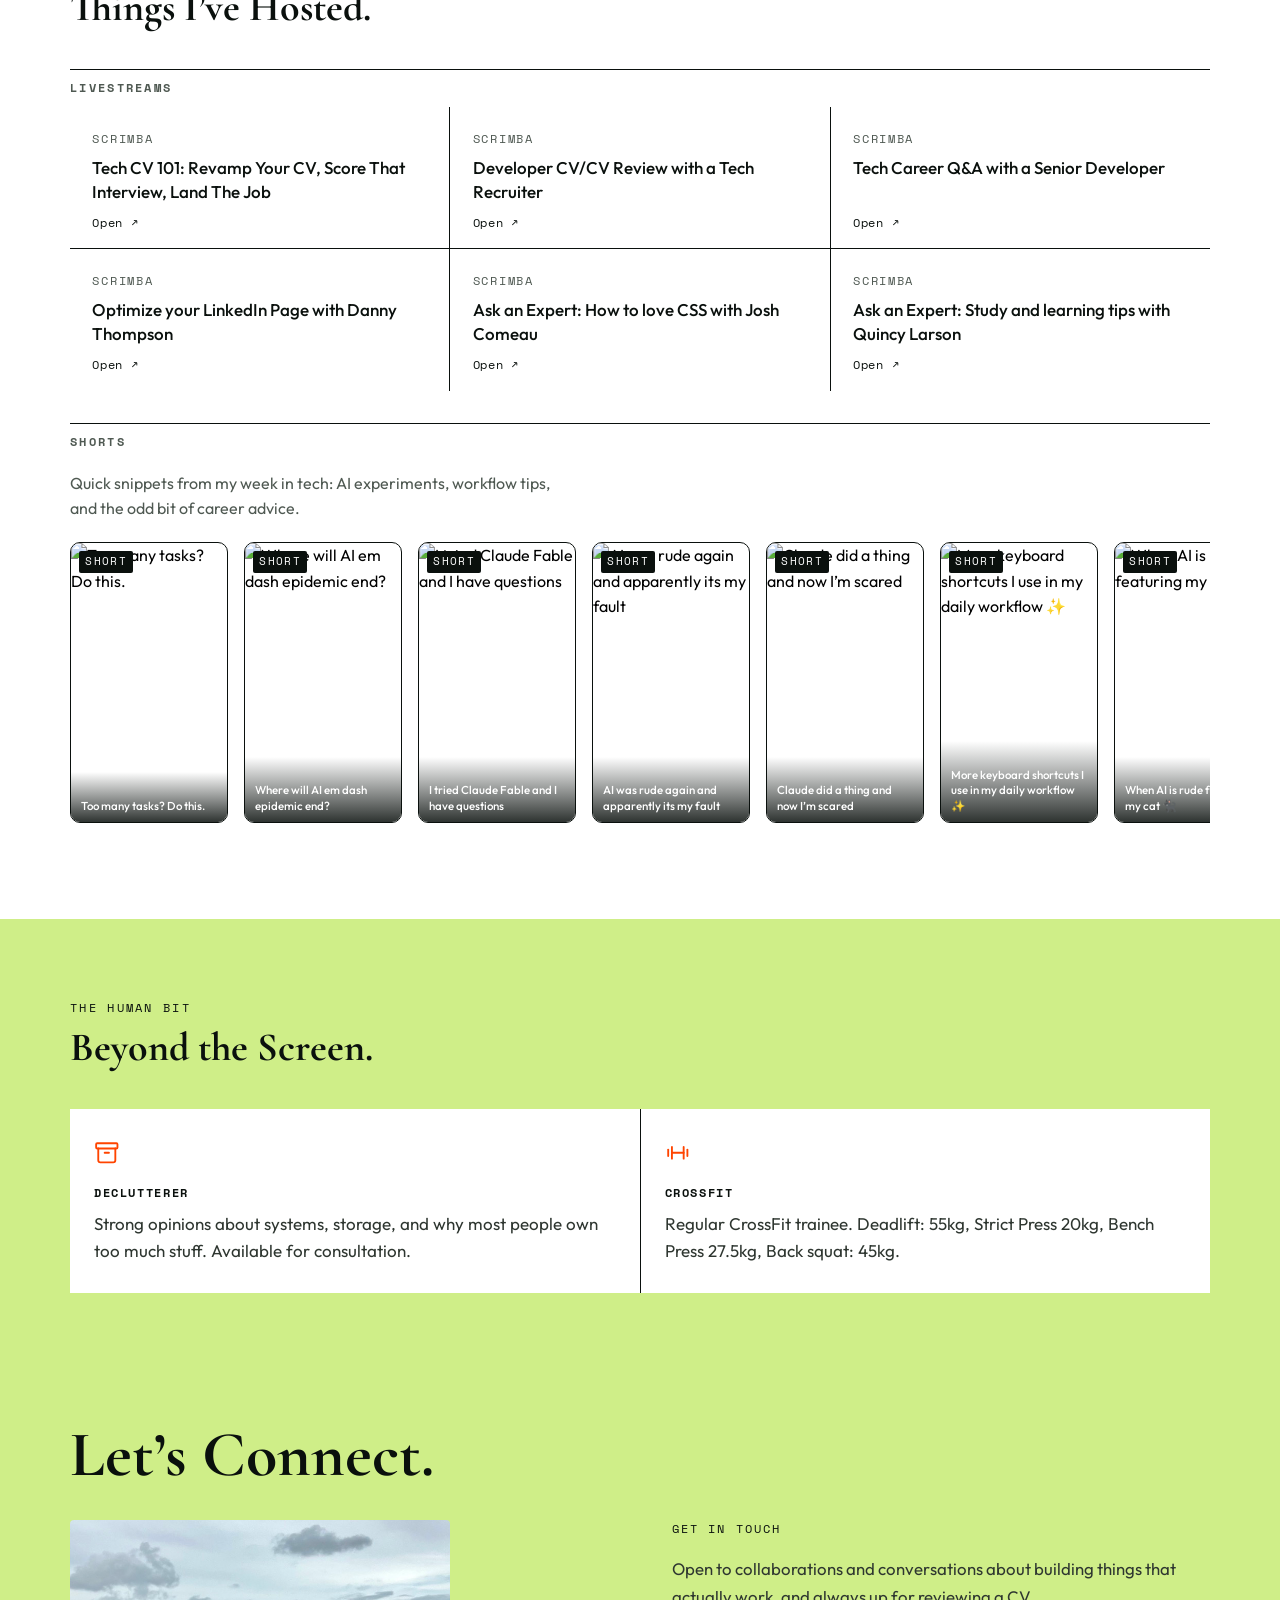
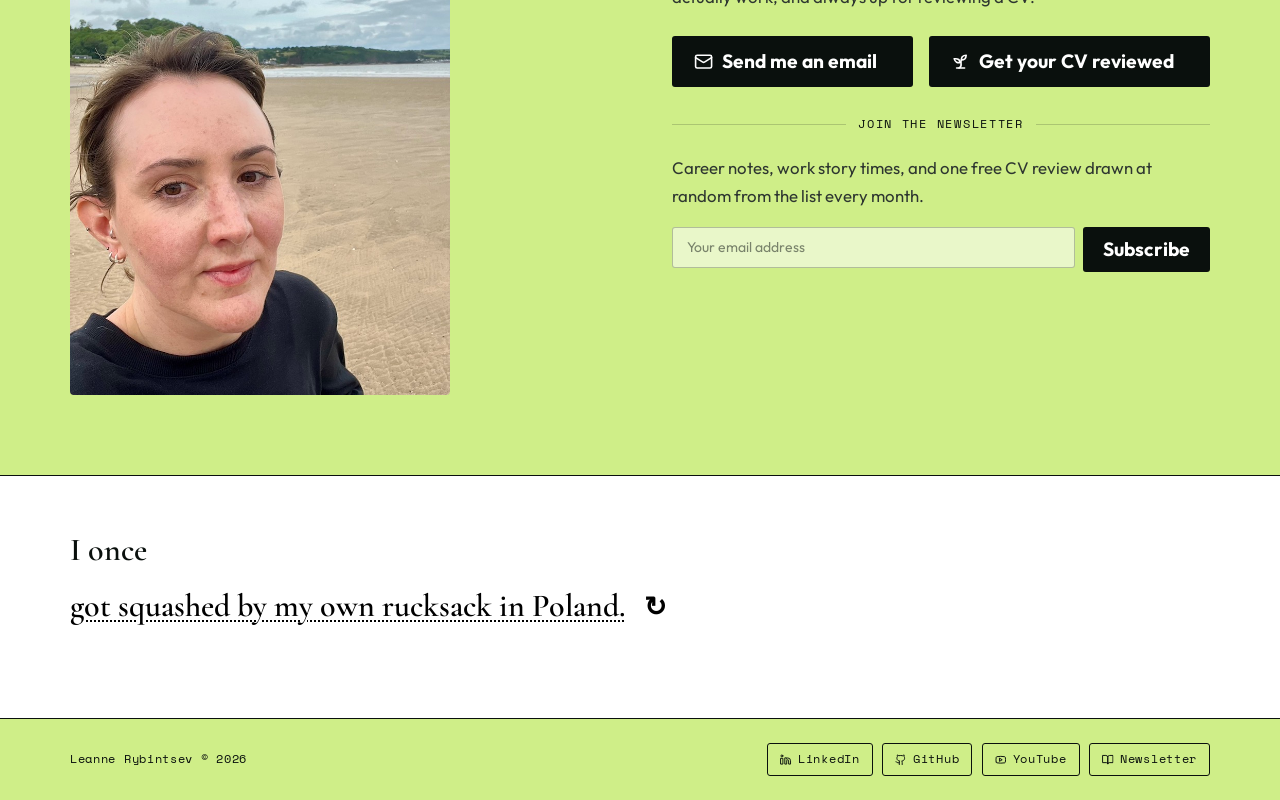
==== commit a348c368: "update index.html" ====
--- a/index.html
+++ b/index.html
@@ -61,9 +61,9 @@
         <h1 class="hero-headline" id="hero-headline">
           I find what&rsquo;s broken<br />and fix it. Platforms,<br />processes, <em>CVs.</em>
         </h1>
-        <p class="hero-bio">I&rsquo;m an operations lead, developer, and problem solver with six years at <a href="https://scrimba.com" target="_blank" rel="noopener noreferrer">Scrimba</a>, an online coding education platform. Before that, a government paper pusher &mdash; so I know what a career switch feels like from the inside.</p>
+        <p class="hero-bio">I&rsquo;m an operations lead, developer, and problem solver with six years at <a href="https://scrimba.com" target="_blank" rel="noopener noreferrer">Scrimba</a>, an online coding education platform. Before that, a government paper pusher, so I know what a career switch feels like from the inside.</p>
         <p class="hero-bio">I&rsquo;ve built and run community programmes, maintained and developed platform features, reviewed and edited technical courses, and managed email campaigns reaching over 9 million sends.</p>
-        <p class="hero-bio">I get things organised, get things fixed, and get things shipped. And I garden CVs &#127804;.</p>
+        <p class="hero-bio">I get things organised, get things fixed, and get things shipped. I'm also a <a href="cv-reviews.html">CV gardener</a>. 🪻</p>
         <div class="hero-actions">
           <a href="cv-reviews.html" class="btn-primary">Get your CV reviewed</a>
           <div class="social-links">
@@ -101,7 +101,7 @@
         <div class="gardener-band-copy">
           <div class="section-tag">Your CV gardener &#127804;</div>
           <h2 class="gardener-band-heading" id="gardener-band-heading">What if you don&rsquo;t need fixing? What if you just need <em>repotting?</em></h2>
-          <p class="gardener-band-text">A gardener doesn&rsquo;t force plants to grow, or flowers to bloom. She provides the right conditions for it to happen, and guides the plant to the right place. That&rsquo;s what a good CV review does &mdash; your experience is already there, it just needs light, space, and pointing the right way.</p>
+          <p class="gardener-band-text">A gardener doesn&rsquo;t force plants to grow, or flowers to bloom. She provides the right conditions for it to happen, and guides the plant to the right place. That&rsquo;s what a good CV review does. Your experience is already there, it just needs light, space, and pointing the right way.</p>
           <p class="gardener-band-text">Kind, honest, written reviews. <strong>Pay what you can, from $10.</strong> Can&rsquo;t do $10? There&rsquo;s a swap, and one free review drawn from my mailing list every month.</p>
           <a href="cv-reviews.html" class="btn-primary">Get your CV reviewed</a>
         </div>
@@ -152,7 +152,7 @@
           <div class="work-card-tag"><svg class="icon tag-icon" aria-hidden="true"><use href="#i-users"/></svg>Community &middot; Scrimba</div>
           <div class="work-card-title">Events I&rsquo;ve Run</div>
           <span class="work-card-arrow" aria-hidden="true">+</span>
-          <div class="work-card-detail"><div><strong>JavaScriptmas</strong> &mdash; Annual festive coding challenge series running throughout December, with daily challenges and a live grand finale stream. Run across multiple years for tens of thousands of Scrimba learners.<br /><br /><strong>Weekly Web Dev Challenge</strong> &mdash; Recurring community challenge series giving Scrimba learners a weekly prompt to build, share, and get feedback. Ran consistently to keep the community active between courses.<br /><br /><strong>Scrimba Challenge Weeks</strong> &mdash; Intensive challenge weeks pushing community members to build and ship in a structured, time-boxed format. Designed from scratch and run end to end.</div></div>
+          <div class="work-card-detail"><div><strong>JavaScriptmas</strong>: Annual festive coding challenge series running throughout December, with daily challenges and a live grand finale stream. Run across multiple years for tens of thousands of Scrimba learners.<br /><br /><strong>Weekly Web Dev Challenge</strong>: Recurring community challenge series giving Scrimba learners a weekly prompt to build, share, and get feedback. Ran consistently to keep the community active between courses.<br /><br /><strong>Scrimba Challenge Weeks</strong>: Intensive challenge weeks pushing community members to build and ship in a structured, time-boxed format. Designed from scratch and run end to end.</div></div>
         </button>
 
       </div>
@@ -310,7 +310,7 @@
         </div>
         <div class="connect-right">
           <div class="connect-tag">Get in touch</div>
-          <p class="connect-text">Open to collaborations and conversations about building things that actually work &mdash; and always up for repotting a CV.</p>
+          <p class="connect-text">Open to collaborations and conversations about building things that actually work, and always up for reviewing a CV.</p>
           <div class="connect-actions">
             <a href="mailto:hello@lrybintsev.com" class="btn-email"><svg class="icon" aria-hidden="true"><use href="#i-mail"/></svg>Send me an email</a>
             <a href="cv-reviews.html" class="btn-email"><svg class="icon" aria-hidden="true"><use href="#i-sprout"/></svg>Get your CV reviewed</a>
